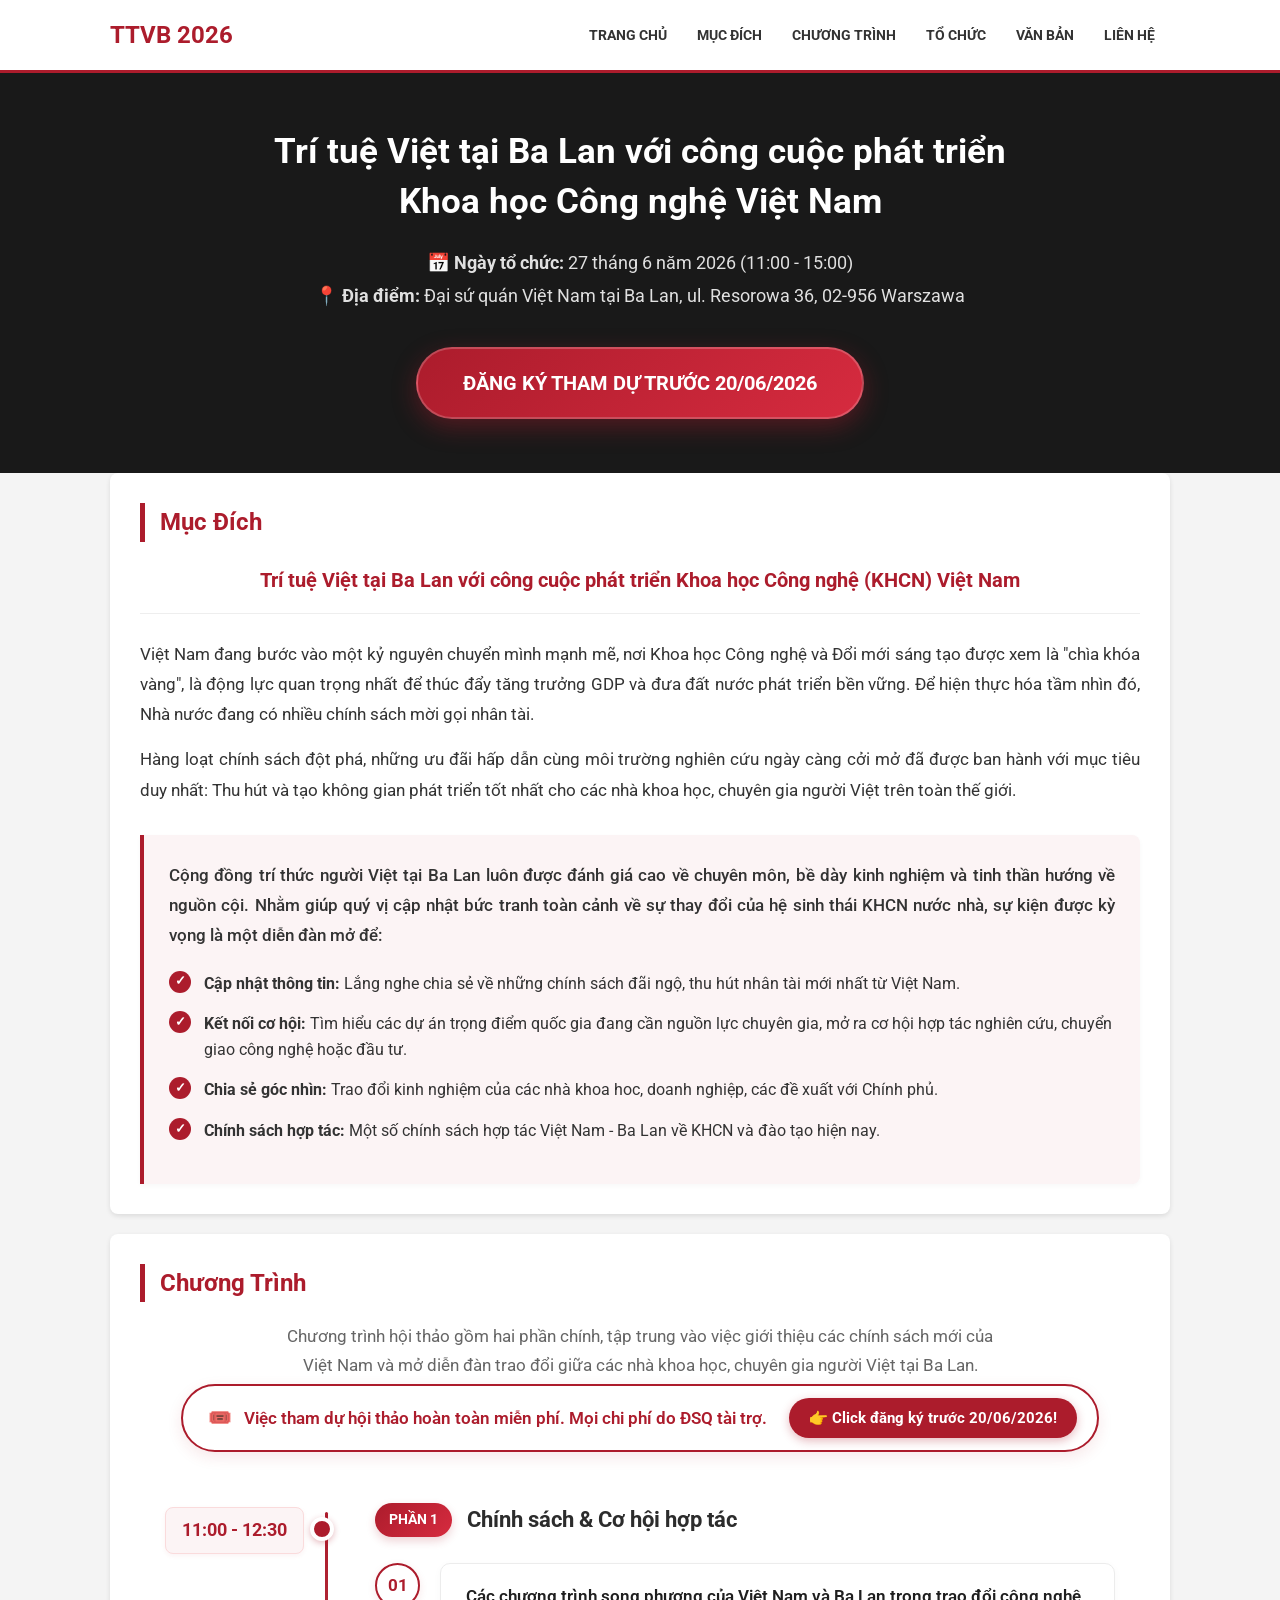
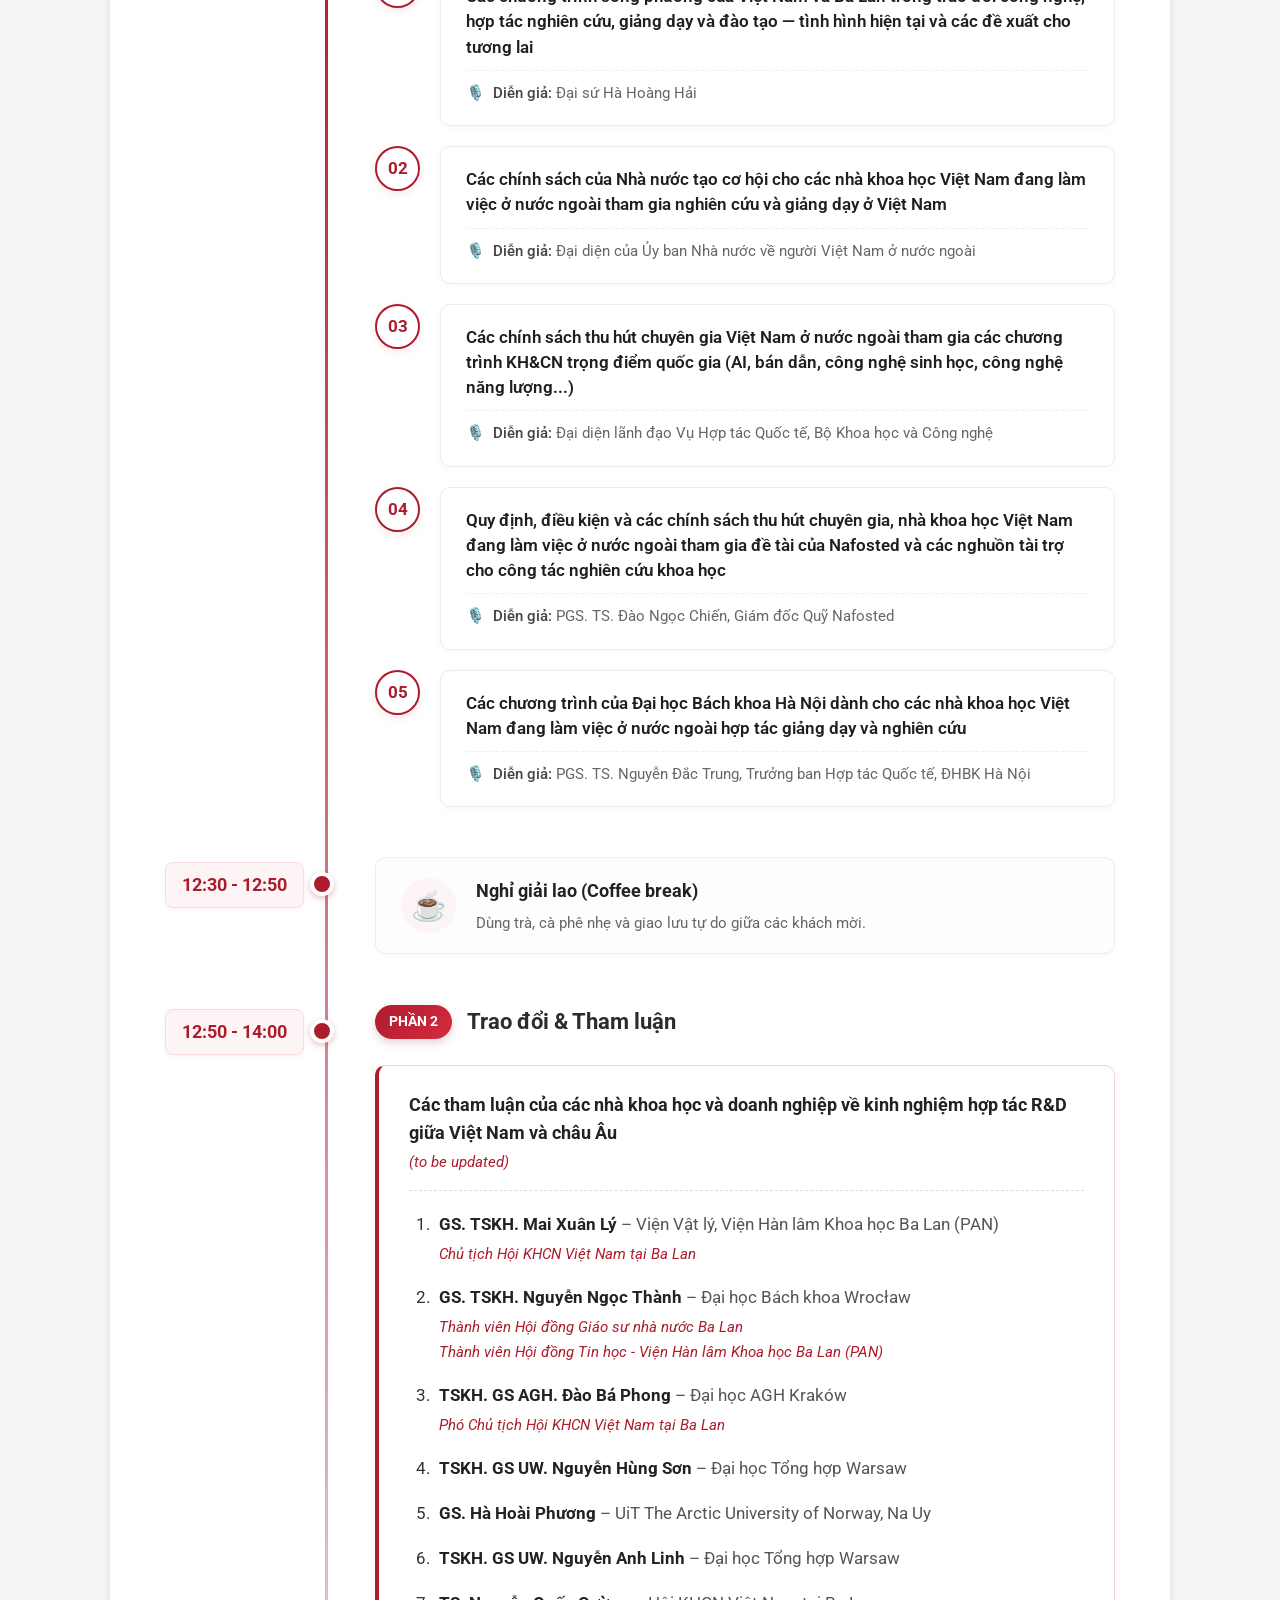
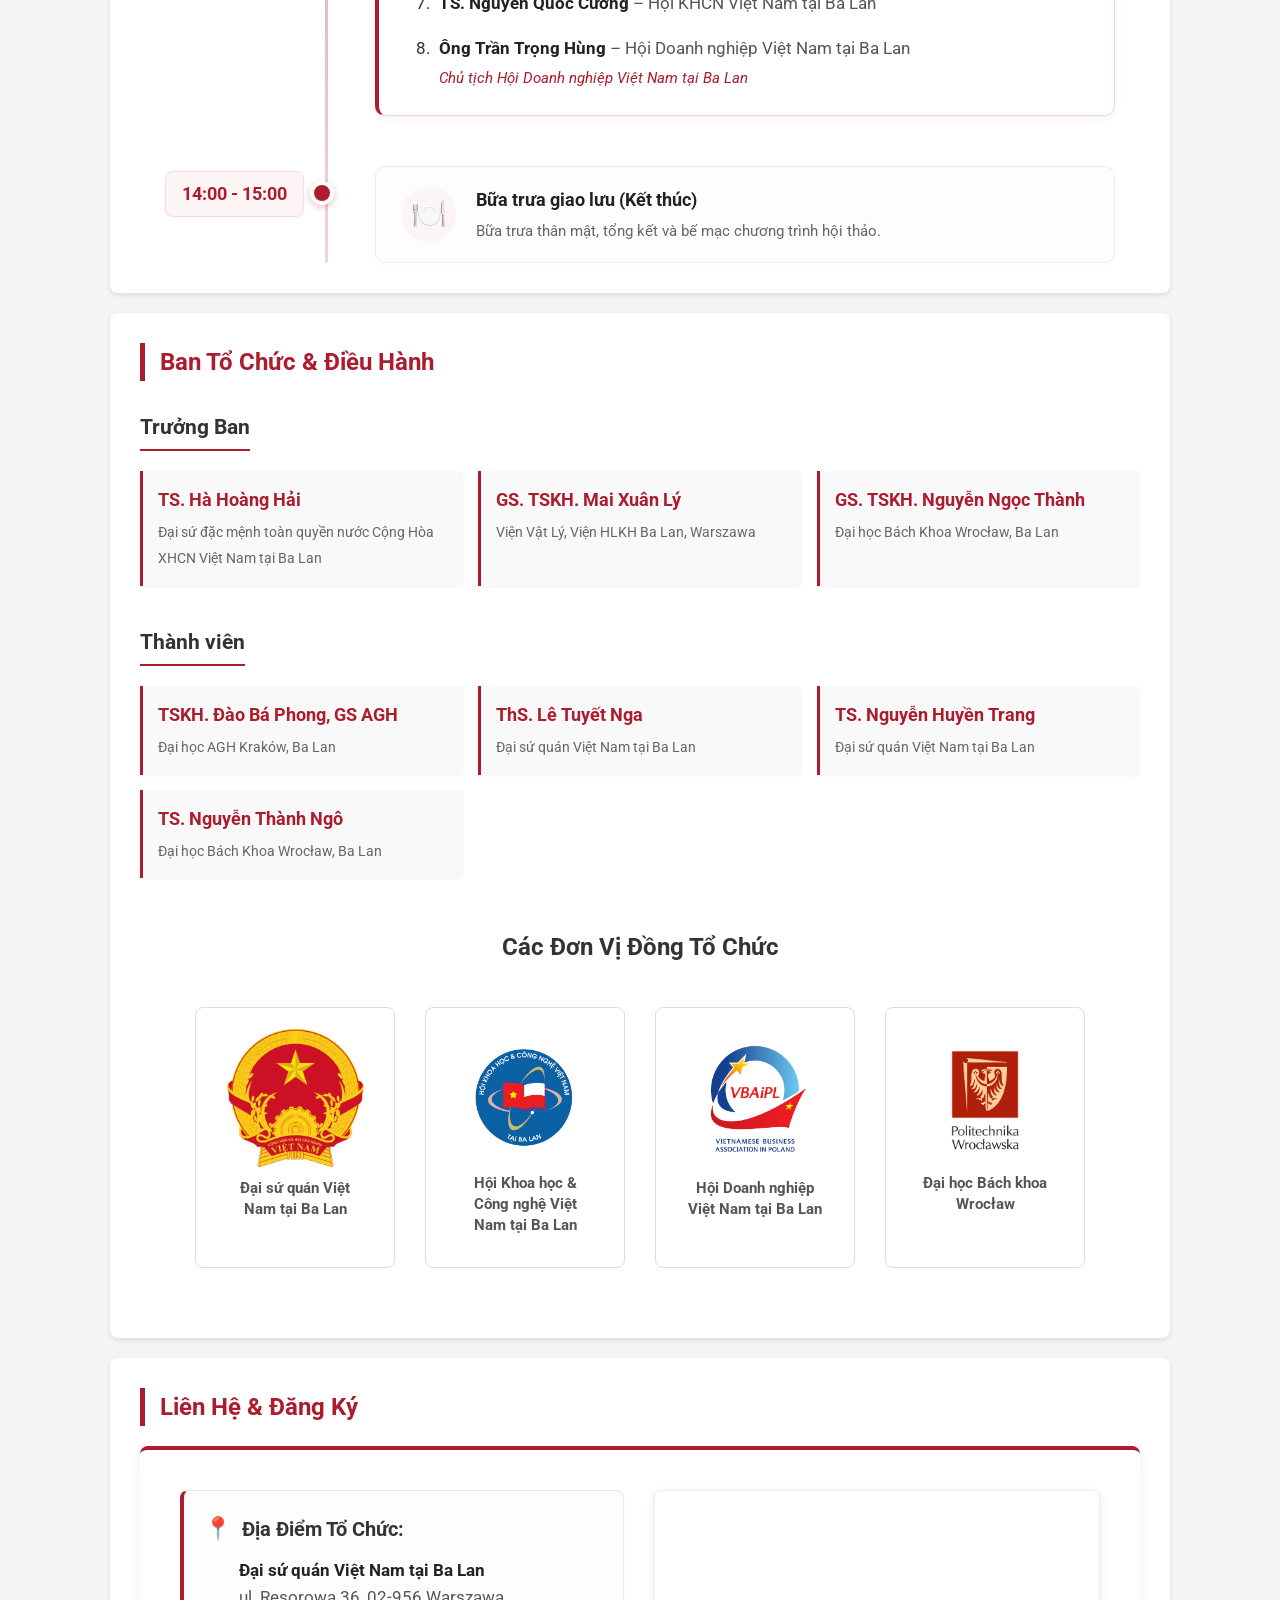
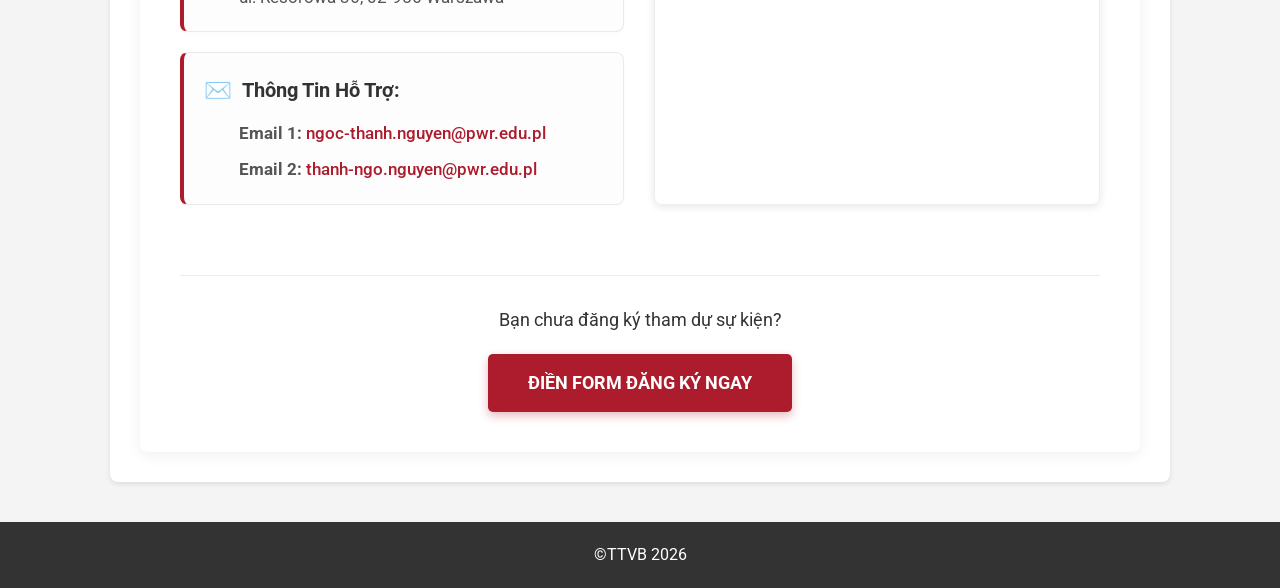
==== index.html @ 93180f6c "Add files via upload" ====
<!DOCTYPE html>
<html lang="en">

<head>
    <meta charset="UTF-8">
    <meta name="viewport" content="width=device-width, initial-scale=1.0">
    <title>TTVB 2026 - Symposium</title>
    <link rel="stylesheet" href="style.css">
    <link href="https://fonts.googleapis.com/css2?family=Roboto:wght@300;400;700&display=swap" rel="stylesheet">

    <style>
        /* Smooth scrolling for anchor links */
        html {
            scroll-behavior: smooth;
        }

        /* --- Extra Layout Styles merged from subpages --- */

        /* Speakers */
        .speaker-grid {
            display: flex;
            flex-wrap: wrap;
            gap: 20px;
            margin-top: 20px;
        }

        .speaker-card {
            background: #f9f9f9;
            border: 1px solid #ddd;
            border-radius: 8px;
            padding: 20px;
            width: calc(50% - 10px);
            box-shadow: 0 2px 4px rgba(0, 0, 0, 0.05);
        }

        .speaker-card h3 {
            color: #ac1c2c;
            margin-bottom: 5px;
        }

        .speaker-title {
            font-weight: bold;
            font-size: 0.9rem;
            color: #555;
            margin-bottom: 10px;
        }

        @media (max-width: 600px) {
            .speaker-card {
                width: 100%;
            }
        }

        /* Organizers */
        .committee-section {
            margin-bottom: 40px;
        }

        .committee-list {
            list-style: none;
            padding: 0;
            display: grid;
            grid-template-columns: repeat(auto-fit, minmax(250px, 1fr));
            gap: 15px;
        }

        .committee-list li {
            background: #f9f9f9;
            padding: 15px;
            border-left: 3px solid #ac1c2c;
            border-radius: 0 5px 5px 0;
            box-shadow: 0 1px 3px rgba(0, 0, 0, 0.05);
        }

        .member-name {
            font-weight: bold;
            color: #333;
            display: block;
        }

        .member-affiliation {
            font-size: 0.85rem;
            color: #666;
        }

        .partners-grid {
            display: flex;
            justify-content: center;
            gap: 30px;
            flex-wrap: wrap;
            margin-top: 20px;
        }

        .partner-box {
            background: #fff;
            border: 1px solid #ddd;
            padding: 30px;
            text-align: center;
            border-radius: 8px;
            width: 200px;
            font-weight: bold;
            color: #555;
        }

        /* Contact */
        .contact-container {
            display: flex;
            flex-wrap: wrap;
            gap: 40px;
            margin-top: 20px;
        }

        .contact-info,
        .contact-form {
            flex: 1;
            min-width: 300px;
        }

        .form-group {
            margin-bottom: 15px;
        }

        .form-group label {
            display: block;
            margin-bottom: 5px;
            font-weight: bold;
        }

        .form-group input,
        .form-group textarea {
            width: 100%;
            padding: 10px;
            border: 1px solid #ccc;
            border-radius: 4px;
            font-family: inherit;
        }

        .form-group textarea {
            resize: vertical;
            height: 120px;
        }

        button[type="submit"] {
            cursor: pointer;
            border: none;
            font-size: 1rem;
        }

        /* --- Photo Gallery Styles --- */
        .photo-gallery {
            display: grid;
            grid-template-columns: repeat(auto-fit, minmax(200px, 1fr));
            gap: 15px;
            margin-top: 20px;
        }

        .gallery-img {
            width: 100%;
            height: 200px;
            object-fit: cover;
            border-radius: 8px;
            cursor: pointer;
            transition: transform 0.3s ease;
        }

        .gallery-img:hover {
            transform: scale(1.03);
            box-shadow: 0 4px 10px rgba(0, 0, 0, 0.2);
        }

        /* --- Lightbox Modal Styles --- */
        .modal {
            display: none;
            position: fixed;
            z-index: 1000;
            left: 0;
            top: 0;
            width: 100%;
            height: 100%;
            background-color: rgba(0, 0, 0, 0.9);
            backdrop-filter: blur(5px);
        }

        .modal-content {
            margin: auto;
            display: block;
            max-width: 90%;
            max-height: 90vh;
            position: absolute;
            top: 50%;
            left: 50%;
            transform: translate(-50%, -50%);
            border-radius: 4px;
            box-shadow: 0 0 20px rgba(255, 255, 255, 0.1);
        }

        .close-modal {
            position: absolute;
            top: 20px;
            right: 40px;
            color: #ffffff;
            font-size: 50px;
            font-weight: bold;
            cursor: pointer;
            transition: color 0.2s;
        }

        /* --- Lightbox Navigation Arrows --- */
        .nav-arrow {
            cursor: pointer;
            position: absolute;
            top: 50%;
            width: auto;
            padding: 20px;
            margin-top: -50px;
            color: white;
            font-weight: bold;
            font-size: 40px;
            transition: 0.3s ease;
            user-select: none;
            text-decoration: none;
        }

        .prev-arrow {
            left: 20px;
            border-radius: 5px;
        }

        .next-arrow {
            right: 20px;
            border-radius: 5px;
        }

        .nav-arrow:hover {
            background-color: rgba(172, 28, 44, 0.8);
            color: white;
        }

        .close-modal:hover {
            color: #ac1c2c;
        }

        /* --- INVITATION SECTION STYLES (NEW) --- */
        .invitation-section p {
            margin-bottom: 15px;
            text-align: justify;
            line-height: 1.8;
            font-size: 1.05rem;
        }

        .invitation-section .lead-text {
            font-size: 1.25rem;
            color: #ac1c2c;
            text-align: center;
            margin-bottom: 25px;
            border-bottom: 1px solid #eee;
            padding-bottom: 15px;
        }

        .highlight-box {
            background-color: #fcf4f5;
            /* Subtle red tint */
            border-left: 4px solid #ac1c2c;
            padding: 25px;
            margin-top: 30px;
            border-radius: 0 8px 8px 0;
            box-shadow: 0 2px 5px rgba(0, 0, 0, 0.03);
        }

        .highlight-box p {
            margin-bottom: 20px;
            font-weight: 500;
        }

        .feature-list {
            list-style: none;
            padding-left: 0;
        }

        .feature-list li {
            position: relative;
            padding-left: 35px;
            margin-bottom: 15px;
            line-height: 1.6;
        }

        .feature-list li::before {
            content: "✓";
            position: absolute;
            left: 0;
            top: 0;
            color: #ffffff;
            background-color: #ac1c2c;
            width: 22px;
            height: 22px;
            border-radius: 50%;
            display: flex;
            align-items: center;
            justify-content: center;
            font-size: 0.8rem;
            font-weight: bold;
        }

        /* --- Integrated Program Schedule Styles --- */
        #program {
            position: relative;
        }

        .program-intro {
            text-align: center;
            color: #666;
            font-size: 1.05rem;
            max-width: 720px;
            margin: 0 auto 45px auto;
            line-height: 1.7;
        }

        .integrated-program {
            position: relative;
            margin-top: 50px;
            max-width: 950px;
            margin-left: auto;
            margin-right: auto;
        }

        /* --- Free Notice Badge (Clickable) --- */
        .free-notice-wrapper {
            text-align: center;
            margin-bottom: 45px;
            margin-top: -20px;
        }

        .free-notice {
            display: inline-flex;
            align-items: center;
            flex-wrap: wrap;
            justify-content: center;
            gap: 10px;
            background-color: #fcf4f5;
            color: #ac1c2c;
            padding: 10px 15px 10px 25px;
            border-radius: 50px;
            font-size: 1rem;
            font-weight: 600;
            border: 1px solid #fadbdc;
            box-shadow: 0 4px 12px rgba(172, 28, 44, 0.08);
            text-decoration: none;
            /* Bỏ gạch chân của link */
            transition: transform 0.2s ease, box-shadow 0.2s ease;
        }

        .free-notice:hover {
            transform: translateY(-3px);
            box-shadow: 0 8px 20px rgba(172, 28, 44, 0.15);
        }

        .click-cta {
            background-color: #ac1c2c;
            color: #ffffff;
            padding: 6px 16px;
            border-radius: 30px;
            font-size: 0.9rem;
            margin-left: 5px;
            box-shadow: 0 2px 6px rgba(172, 28, 44, 0.2);
            transition: background-color 0.2s ease;
        }

        .free-notice:hover .click-cta {
            background-color: #d62b3f;
            /* Sáng màu lên khi rê chuột */
        }

        /* Main vertical timeline line */
        .integrated-program::before {
            content: "";
            position: absolute;
            left: 160px;
            top: 10px;
            bottom: 0;
            width: 3px;
            background: linear-gradient(to bottom, #ac1c2c 0%, #f0d4d8 100%);
            border-radius: 3px;
        }

        .session-block {
            display: flex;
            position: relative;
            margin-bottom: 50px;
        }

        .session-block:last-child {
            margin-bottom: 0;
        }

        .session-time {
            width: 160px;
            flex-shrink: 0;
            padding-right: 40px;
            text-align: right;
            padding-top: 5px;
            position: relative;
        }

        .time-text {
            background: #fcf4f5;
            color: #ac1c2c;
            padding: 8px 16px;
            border-radius: 8px;
            font-weight: 700;
            font-size: 1.1rem;
            border: 1px solid #fadbdc;
            display: inline-block;
            box-shadow: 0 2px 5px rgba(172, 28, 44, 0.05);
            /* Thêm dòng này để chống xuống hàng */
            white-space: nowrap;
            /* Đảm bảo độ rộng đủ cho chuỗi thời gian */
            min-width: 130px;
            text-align: center;
        }

        /* Node dot on the timeline */
        .session-time::after {
            content: "";
            position: absolute;
            right: -9px;
            top: 15px;
            width: 16px;
            height: 16px;
            background: #ac1c2c;
            border: 4px solid #fff;
            border-radius: 50%;
            box-shadow: 0 2px 6px rgba(172, 28, 44, 0.3);
            z-index: 2;
        }

        .session-details {
            flex-grow: 1;
            padding-left: 50px;
        }

        /* Headers inside sessions */
        .part-header {
            display: flex;
            align-items: center;
            gap: 15px;
            margin-bottom: 25px;
        }

        .part-badge {
            background: linear-gradient(135deg, #ac1c2c 0%, #d62b3f 100%);
            color: #fff;
            padding: 6px 14px;
            border-radius: 20px;
            font-size: 0.85rem;
            font-weight: 700;
            text-transform: uppercase;
            box-shadow: 0 4px 10px rgba(172, 28, 44, 0.2);
            white-space: nowrap;
        }

        .part-title {
            color: #2c2c2c;
            font-size: 1.4rem;
            font-weight: 700;
            margin: 0;
        }

        /* Program Timeline (Inner List for Phần 1) */
        .program-timeline {
            list-style: none;
            padding: 0;
            margin: 0;
            position: relative;
        }

        .timeline-item {
            position: relative;
            padding-left: 65px;
            margin-bottom: 20px;
        }

        .timeline-item:last-child {
            margin-bottom: 0;
        }

        .timeline-marker {
            position: absolute;
            left: 0;
            top: 0;
            width: 45px;
            height: 45px;
            background: #fff;
            border: 2px solid #ac1c2c;
            border-radius: 50%;
            display: flex;
            align-items: center;
            justify-content: center;
            font-weight: 700;
            color: #ac1c2c;
            font-size: 1.05rem;
            box-shadow: 0 3px 8px rgba(172, 28, 44, 0.1);
            transition: all 0.3s ease;
        }

        .timeline-item:hover .timeline-marker {
            background: #ac1c2c;
            color: #fff;
            transform: scale(1.05);
        }

        .timeline-card {
            background: #ffffff;
            padding: 20px 25px;
            border-radius: 10px;
            border: 1px solid #ececec;
            box-shadow: 0 2px 8px rgba(0, 0, 0, 0.03);
            transition: all 0.3s ease;
        }

        .timeline-item:hover .timeline-card {
            transform: translateX(4px);
            box-shadow: 0 6px 15px rgba(0, 0, 0, 0.06);
            border-color: #f0d4d8;
        }

        .timeline-topic {
            display: block;
            color: #1f1f1f;
            font-size: 1.05rem;
            font-weight: 600;
            line-height: 1.5;
            margin-bottom: 10px;
        }

        .timeline-speaker {
            margin: 0;
            color: #666;
            font-size: 0.95rem;
            display: flex;
            align-items: center;
            gap: 8px;
            padding-top: 10px;
            border-top: 1px dashed #eee;
        }

        .timeline-speaker .speaker-name {
            font-weight: 500;
            color: #444;
        }

        /* Highlighted Box (For Phần 2) */
        .program-highlight {
            background: #fff;
            padding: 25px 30px;
            border-radius: 10px;
            border: 1px solid #f0d4d8;
            border-left: 4px solid #ac1c2c;
            box-shadow: 0 3px 10px rgba(172, 28, 44, 0.05);
        }

        .program-highlight p {
            margin: 0 0 10px 0;
            color: #222;
            font-size: 1.05rem;
            line-height: 1.6;
        }

        /* Break / Lunch Card */
        .break-card {
            background: #fdfdfd;
            border: 1px solid #f0eaeb;
            border-radius: 10px;
            padding: 18px 25px;
            display: flex;
            align-items: center;
            gap: 20px;
            box-shadow: 0 2px 5px rgba(0, 0, 0, 0.02);
        }

        .break-icon {
            font-size: 1.8rem;
            background: #fcf4f5;
            width: 55px;
            height: 55px;
            display: flex;
            align-items: center;
            justify-content: center;
            border-radius: 50%;
            color: #ac1c2c;
            flex-shrink: 0;
        }

        .break-info h4 {
            margin: 0 0 5px 0;
            font-size: 1.15rem;
            color: #222;
        }

        .break-info p {
            margin: 0;
            color: #666;
            font-size: 0.95rem;
        }

        /* Mobile responsiveness */
        @media (max-width: 768px) {
            .integrated-program::before {
                left: 25px;
            }

            .session-block {
                flex-direction: column;
                margin-bottom: 35px;
            }

            .session-time {
                width: auto;
                text-align: left;
                padding-right: 0;
                padding-left: 55px;
                padding-top: 0;
                margin-bottom: 15px;
            }

            .session-time::after {
                left: 18px;
                top: 10px;
            }

            .session-details {
                padding-left: 20px;
            }
        }
    </style>
</head>

<body>

    <nav class="navbar">
        <div class="container">
            <div class="logo">TTVB 2026</div>
            <ul class="nav-links">
                <li><a href="#">Trang Chủ</a></li>
                <li><a href="#about">Mục Đích</a></li>
                <li><a href="#program">Chương Trình</a></li>
                <li><a href="#organizers">Tổ Chức</a></li>
                <li><a href="document.html">Văn Bản</a></li>
                <li><a href="#contact">Liên Hệ</a></li>
            </ul>
        </div>
    </nav>

    <header class="hero">
        <div class="container glass-panel">
            <h1 style="font-size: 2.2rem; line-height: 1.4; margin-bottom: 20px;">Trí tuệ Việt tại Ba Lan với công cuộc
                phát triển <br>Khoa học Công nghệ Việt Nam</h1>

            <div style="margin-bottom: 35px; font-size: 1.15rem; color: #e0e0e0; line-height: 1.8;">
                <p>📅 <b>Ngày tổ chức:</b> 27 tháng 6 năm 2026 (11:00 - 15:00)</p>
                <p>📍 <b>Địa điểm:</b> Đại sứ quán Việt Nam tại Ba Lan, ul. Resorowa 36, 02-956 Warszawa</p>
            </div>

            <a href="#contact" class="btn pulse-btn"
                style="display: inline-block; background: linear-gradient(135deg, #ac1c2c, #d62b3f); color: white; padding: 18px 45px; border-radius: 50px; font-size: 1.25rem; font-weight: bold; text-transform: uppercase; text-decoration: none; box-shadow: 0 8px 25px rgba(172, 28, 44, 0.4); transition: all 0.3s ease; border: 2px solid rgba(255,255,255,0.2);">
                Đăng Ký Tham Dự Trước 20/06/2026
            </a>
        </div>
    </header>

    <main class="container">

        <section id="about" class="section invitation-section">
            <h2>Mục Đích</h2>

            <p class="lead-text"><strong>Trí tuệ Việt tại Ba Lan với công cuộc phát triển Khoa học Công nghệ (KHCN) Việt
                    Nam</strong></p>

            <p>Việt Nam đang bước vào một kỷ nguyên chuyển mình mạnh mẽ, nơi Khoa học Công nghệ và Đổi mới sáng tạo được
                xem là "chìa khóa vàng", là động lực quan trọng nhất để thúc đẩy tăng trưởng GDP và đưa đất nước phát
                triển bền vững. Để hiện thực hóa tầm nhìn đó, Nhà nước đang có nhiều chính sách mời gọi nhân tài.</p>

            <p>Hàng loạt chính sách đột phá, những ưu đãi hấp dẫn cùng môi trường nghiên cứu ngày càng cởi mở đã được
                ban hành với mục tiêu duy nhất: Thu hút và tạo không gian phát triển tốt nhất cho các nhà khoa học,
                chuyên gia người Việt trên toàn thế giới.</p>

            <div class="highlight-box">
                <p>Cộng đồng trí thức người Việt tại Ba Lan luôn được đánh giá cao về chuyên môn, bề dày kinh nghiệm và
                    tinh thần hướng về nguồn cội. Nhằm giúp quý vị cập nhật bức tranh toàn cảnh về sự thay đổi của hệ
                    sinh thái KHCN nước nhà, sự kiện được kỳ vọng là một diễn đàn mở để:</p>

                <ul class="feature-list">
                    <li><strong>Cập nhật thông tin:</strong> Lắng nghe chia sẻ về những chính sách đãi ngộ, thu hút nhân
                        tài mới nhất từ Việt Nam.</li>
                    <li><strong>Kết nối cơ hội:</strong> Tìm hiểu các dự án trọng điểm quốc gia đang cần nguồn lực
                        chuyên gia, mở ra cơ hội hợp tác nghiên cứu, chuyển giao công nghệ hoặc đầu tư.</li>
                    <li><strong>Chia sẻ góc nhìn:</strong> Trao đổi kinh nghiệm của các nhà khoa hoc, doanh nghiệp, các
                        đề xuất với Chính phủ.</li>
                    <li><strong>Chính sách hợp tác:</strong> Một số chính sách hợp tác Việt Nam - Ba Lan về KHCN và đào
                        tạo hiện nay.</li>
                </ul>
            </div>
        </section>

        <section id="program" class="section">
            <h2>Chương Trình</h2>

            <p class="program-intro" style="margin-bottom: 25px;">
                Chương trình hội thảo gồm hai phần chính, tập trung vào việc giới thiệu
                các chính sách mới của Việt Nam và mở diễn đàn trao đổi giữa các nhà khoa học,
                chuyên gia người Việt tại Ba Lan.
            </p>

            <div class="free-notice-wrapper">
    <a href="https://docs.google.com/forms/d/e/1FAIpQLSdq7zv__VwEsxGgoBQY8EOfeKoRWkLf_nn9k9Pm5etBAqJqLw/viewform?usp=sharing"
        target="_blank" class="free-notice" 
        style="display: inline-flex; align-items: center; justify-content: center; gap: 12px; background: #ffffff; color: #ac1c2c; padding: 12px 20px 12px 25px; border-radius: 50px; font-size: 1.05rem; font-weight: 600; border: 2px solid #ac1c2c; box-shadow: 0 5px 15px rgba(172, 28, 44, 0.1); text-decoration: none; transition: transform 0.2s ease, box-shadow 0.2s ease;">
        
        <span style="font-size: 1.2rem;">🎟️</span> 
        <span>Việc tham dự hội thảo hoàn toàn miễn phí. Mọi chi phí do ĐSQ tài trợ.</span>
        
        <span class="click-cta" style="background-color: #ac1c2c; color: #ffffff; padding: 8px 20px; border-radius: 30px; font-size: 0.95rem; font-weight: bold; margin-left: 10px; box-shadow: 0 3px 10px rgba(172, 28, 44, 0.3); white-space: nowrap; animation: pulse 2s infinite;">
            👉 Click đăng ký trước 20/06/2026!
        </span>
    </a>
</div>

            <div class="integrated-program">

                <div class="session-block">
                    <div class="session-time">
                        <span class="time-text">11:00 - 12:30</span>
                    </div>
                    <div class="session-details">
                        <div class="part-header">
                            <span class="part-badge">Phần 1</span>
                            <h3 class="part-title">Chính sách & Cơ hội hợp tác</h3>
                        </div>

                        <ul class="program-timeline">
                            <li class="timeline-item">
                                <div class="timeline-marker">01</div>
                                <div class="timeline-card">
                                    <span class="timeline-topic">
                                        Các chương trình song phương của Việt Nam và Ba Lan trong trao đổi công nghệ,
                                        hợp tác nghiên cứu, giảng dạy và đào tạo — tình hình hiện tại và các đề xuất cho
                                        tương lai
                                    </span>
                                    <p class="timeline-speaker">
                                        <span class="speaker-icon">🎙️</span>
                                        <span><span class="speaker-name">Diễn giả:</span> Đại sứ Hà Hoàng Hải</span>
                                    </p>
                                </div>
                            </li>

                            <li class="timeline-item">
                                <div class="timeline-marker">02</div>
                                <div class="timeline-card">
                                    <span class="timeline-topic">
                                        Các chính sách của Nhà nước tạo cơ hội cho các nhà khoa học Việt Nam đang làm
                                        việc ở nước ngoài tham gia nghiên cứu và giảng dạy ở Việt Nam
                                    </span>
                                    <p class="timeline-speaker">
                                        <span class="speaker-icon">🎙️</span>
                                        <span><span class="speaker-name">Diễn giả:</span> Đại diện của Ủy ban Nhà nước
                                            về người Việt Nam ở nước ngoài</span>
                                    </p>
                                </div>
                            </li>

                            <li class="timeline-item">
                                <div class="timeline-marker">03</div>
                                <div class="timeline-card">
                                    <span class="timeline-topic">
                                        Các chính sách thu hút chuyên gia Việt Nam ở nước ngoài tham gia các chương
                                        trình KH&CN trọng điểm quốc gia (AI, bán dẫn, công nghệ sinh học, công nghệ năng
                                        lượng...)
                                    </span>
                                    <p class="timeline-speaker">
                                        <span class="speaker-icon">🎙️</span>
                                        <span><span class="speaker-name">Diễn giả:</span> Đại diện lãnh đạo Vụ Hợp tác
                                            Quốc tế, Bộ Khoa học và Công nghệ</span>
                                    </p>
                                </div>
                            </li>

                            <li class="timeline-item">
                                <div class="timeline-marker">04</div>
                                <div class="timeline-card">
                                    <span class="timeline-topic">
                                        Quy định, điều kiện và các chính sách thu hút chuyên gia, nhà khoa học Việt Nam
                                        đang làm việc ở nước ngoài
                                        tham gia đề tài của Nafosted và các nghuồn tài trợ cho công tác nghiên cứu khoa
                                        học
                                    </span>
                                    <p class="timeline-speaker">
                                        <span class="speaker-icon">🎙️</span>
                                        <span><span class="speaker-name">Diễn giả:</span> PGS. TS. Đào Ngọc Chiến, Giám
                                            đốc Quỹ Nafosted</span>
                                    </p>
                                </div>
                            </li>

                            <li class="timeline-item">
                                <div class="timeline-marker">05</div>
                                <div class="timeline-card">
                                    <span class="timeline-topic">
                                        Các chương trình của Đại học Bách khoa Hà Nội dành cho các nhà khoa học Việt Nam
                                        đang làm việc ở nước ngoài hợp tác giảng dạy và nghiên cứu
                                    </span>
                                    <p class="timeline-speaker">
                                        <span class="speaker-icon">🎙️</span>
                                        <span><span class="speaker-name">Diễn giả:</span> PGS. TS. Nguyễn Đắc Trung,
                                            Trưởng ban Hợp tác Quốc tế, ĐHBK Hà Nội</span>
                                    </p>
                                </div>
                            </li>
                        </ul>
                    </div>
                </div>

                <div class="session-block">
                    <div class="session-time">
                        <span class="time-text">12:30 - 12:50</span>
                    </div>
                    <div class="session-details">
                        <div class="break-card">
                            <div class="break-icon">☕</div>
                            <div class="break-info">
                                <h4>Nghỉ giải lao (Coffee break)</h4>
                                <p>Dùng trà, cà phê nhẹ và giao lưu tự do giữa các khách mời.</p>
                            </div>
                        </div>
                    </div>
                </div>

                <div class="session-block">
                    <div class="session-time">
                        <span class="time-text">12:50 - 14:00</span>
                    </div>
                    <div class="session-details">
                        <div class="part-header">
                            <span class="part-badge">Phần 2</span>
                            <h3 class="part-title">Trao đổi & Tham luận</h3>
                        </div>

                        <div class="program-highlight">
                            <p
                                style="margin-bottom: 20px; font-size: 1.1rem; border-bottom: 1px dashed #f0d4d8; padding-bottom: 15px;">
                                <strong>Các tham luận của các nhà khoa học và doanh nghiệp về kinh nghiệm hợp tác R&D
                                    giữa Việt Nam và châu Âu</strong>
                                <br>
                                <span style="font-size: 0.95rem; color: #ac1c2c; font-style: italic;">(to be
                                    updated)</span>
                            </p>

                            <ol
                                style="padding-left: 25px; margin: 0; line-height: 1.6; color: #333; font-size: 1.05rem;">

                                <li style="margin-bottom: 18px; padding-left: 5px;">
                                    <strong style="color: #222;">GS. TSKH. Mai Xuân Lý</strong> <span
                                        style="color: #555;">– Viện Vật lý, Viện Hàn lâm Khoa học Ba Lan (PAN)</span>
                                    <div style="font-size: 0.95rem; color: #ac1c2c; margin-top: 4px;">
                                        <em>Chủ tịch Hội KHCN Việt Nam tại Ba Lan</em>
                                    </div>
                                </li>

                                <li style="margin-bottom: 18px; padding-left: 5px;">
                                    <strong style="color: #222;">GS. TSKH. Nguyễn Ngọc Thành</strong> <span
                                        style="color: #555;">– Đại học Bách khoa Wrocław</span>
                                    <div style="font-size: 0.95rem; color: #ac1c2c; margin-top: 4px;">
                                        <em>Thành viên Hội đồng Giáo sư nhà nước Ba Lan</em><br>
                                        <em>Thành viên Hội đồng Tin học - Viện Hàn lâm Khoa học Ba Lan (PAN)</em>
                                    </div>
                                </li>

                                <li style="margin-bottom: 18px; padding-left: 5px;">
                                    <strong style="color: #222;">TSKH. GS AGH. Đào Bá Phong</strong> <span
                                        style="color: #555;">– Đại học AGH Kraków</span>
                                    <div style="font-size: 0.95rem; color: #ac1c2c; margin-top: 4px;">
                                        <em>Phó Chủ tịch Hội KHCN Việt Nam tại Ba Lan</em>
                                    </div>
                                </li>

                                <li style="margin-bottom: 18px; padding-left: 5px;">
                                    <strong style="color: #222;">TSKH. GS UW. Nguyễn Hùng Sơn</strong> <span
                                        style="color: #555;">– Đại học Tổng hợp Warsaw</span>
                                </li>

                                <li style="margin-bottom: 18px; padding-left: 5px;">
                                    <strong style="color: #222;">GS. Hà Hoài Phương</strong> <span
                                        style="color: #555;">– UiT The Arctic University of Norway, Na Uy</span>
                                </li>

                                <li style="margin-bottom: 18px; padding-left: 5px;">
                                    <strong style="color: #222;">TSKH. GS UW. Nguyễn Anh Linh</strong> <span
                                        style="color: #555;">– Đại học Tổng hợp Warsaw</span>
                                </li>

                                <li style="margin-bottom: 18px; padding-left: 5px;">
                                    <strong style="color: #222;">TS. Nguyễn Quốc Cường</strong> <span
                                        style="color: #555;">– Hội KHCN Việt Nam tại Ba Lan</span>
                                </li>

                                <li style="margin-bottom: 0; padding-left: 5px;">
                                    <strong style="color: #222;">Ông Trần Trọng Hùng</strong> <span
                                        style="color: #555;">– Hội Doanh nghiệp Việt Nam tại Ba Lan</span>
                                    <div style="font-size: 0.95rem; color: #ac1c2c; margin-top: 4px;">
                                        <em>Chủ tịch Hội Doanh nghiệp Việt Nam tại Ba Lan</em>
                                    </div>
                                </li>

                            </ol>
                        </div>
                    </div>
                </div>

                <div class="session-block">
                    <div class="session-time">
                        <span class="time-text">14:00 - 15:00</span>
                    </div>
                    <div class="session-details">
                        <div class="break-card">
                            <div class="break-icon">🍽️</div>
                            <div class="break-info">
                                <h4>Bữa trưa giao lưu (Kết thúc)</h4>
                                <p>Bữa trưa thân mật, tổng kết và bế mạc chương trình hội thảo.</p>
                            </div>
                        </div>
                    </div>
                </div>

            </div>
        </section>

        <section id="organizers" class="section">
            <h2>Ban Tổ Chức & Điều Hành</h2>

            <div class="committee-section" style="margin-top: 30px;">
                <h3
                    style="color: #333; border-bottom: 2px solid #ac1c2c; display: inline-block; padding-bottom: 5px; margin-bottom: 20px; font-size: 1.3rem;">
                    Trưởng Ban</h3>
                <ul class="committee-list">
                    <li><span class="member-name" style="color: #ac1c2c; font-size: 1.1rem; margin-bottom: 5px;">TS. Hà
                            Hoàng Hải</span><span class="member-affiliation">Đại sứ đặc mệnh toàn quyền nước Cộng Hòa
                            XHCN Việt Nam tại Ba Lan</span></li>
                    <li><span class="member-name" style="color: #ac1c2c; font-size: 1.1rem; margin-bottom: 5px;">GS.
                            TSKH. Mai Xuân Lý</span><span class="member-affiliation">Viện Vật Lý, Viện HLKH Ba Lan,
                            Warszawa</span></li>
                    <li><span class="member-name" style="color: #ac1c2c; font-size: 1.1rem; margin-bottom: 5px;">GS.
                            TSKH. Nguyễn Ngọc Thành</span><span class="member-affiliation">Đại học Bách Khoa Wrocław, Ba
                            Lan</span></li>
                </ul>
            </div>

            <div class="committee-section">
                <h3
                    style="color: #333; border-bottom: 2px solid #ac1c2c; display: inline-block; padding-bottom: 5px; margin-bottom: 20px; font-size: 1.3rem;">
                    Thành viên</h3>
                <ul class="committee-list">
                    <li><span class="member-name" style="color: #ac1c2c; font-size: 1.1rem; margin-bottom: 5px;">TSKH.
                            Đào Bá Phong, GS AGH</span><span class="member-affiliation">Đại học AGH Kraków, Ba
                            Lan</span></li>
                    <li><span class="member-name" style="color: #ac1c2c; font-size: 1.1rem; margin-bottom: 5px;">ThS. Lê
                            Tuyết Nga</span><span class="member-affiliation">Đại sứ quán Việt Nam tại Ba Lan</span></li>
                    <li><span class="member-name" style="color: #ac1c2c; font-size: 1.1rem; margin-bottom: 5px;">TS.
                            Nguyễn Huyền Trang</span><span class="member-affiliation">Đại sứ quán Việt Nam tại Ba
                            Lan</span></li>
                    <li><span class="member-name" style="color: #ac1c2c; font-size: 1.1rem; margin-bottom: 5px;">TS.
                            Nguyễn Thành Ngô</span><span class="member-affiliation">Đại học Bách Khoa Wrocław, Ba
                            Lan</span></li>
                </ul>
            </div>

            <div class="committee-section" style="margin-top: 50px;">
                <h3 style="text-align: center; font-size: 1.5rem; margin-bottom: 40px; border-left: none; color: #333;">
                    Các Đơn Vị Đồng Tổ Chức</h3>
                <div class="partners-grid" style="align-items: stretch;">

                    <!-- Đối tác 1 -->
                    <div class="partner-box"
                        style="display: flex; flex-direction: column; justify-content: flex-start; box-sizing: border-box;">
                        <a href="https://vietnam.pl" target="_blank"
                            style="text-decoration: none; color: inherit; display: flex; flex-direction: column; height: 100%;">
                            <div
                                style="height: 120px; display: flex; align-items: center; justify-content: center; margin-bottom: 15px;">
                                <img src="QuocHuy_400px.webp" alt="Đại sứ quán Việt Nam tại Ba Lan"
                                    style="max-height: 120px; max-width: 100%; width: auto; object-fit: contain; transform: scale(1.15);">
                            </div>
                            <div style="font-size: 0.95rem; line-height: 1.4; padding-top: 5px;">Đại sứ quán Việt Nam tại Ba Lan</div>
                        </a>
                    </div>

                    <!-- Đối tác 2 -->
                    <div class="partner-box"
                        style="display: flex; flex-direction: column; justify-content: flex-start; box-sizing: border-box;">
                        <div
                            style="height: 120px; display: flex; align-items: center; justify-content: center; margin-bottom: 15px;">
                            <img src="Hoi_KHCN_VN_BL.jpg" alt="Hội Khoa Học & Công Nghệ Việt Nam tại Ba Lan"
                                style="max-height: 100px; width: auto; object-fit: contain; border-radius: 50%;">
                        </div>
                        <div style="font-size: 0.95rem; line-height: 1.4;">Hội Khoa học & Công nghệ Việt Nam tại Ba Lan
                        </div>
                    </div>

                   <!-- Đối tác 3 -->
                    <div class="partner-box"
                        style="display: flex; flex-direction: column; justify-content: flex-start; box-sizing: border-box;">
                        <div
                            style="height: 120px; display: flex; align-items: center; justify-content: center; margin-bottom: 15px;">
                            <img src="logo VBAiPL.jpg" alt="Hội Doanh nghiệp Việt Nam tại Ba Lan"
                                style="max-height: 120px; max-width: 100%; width: auto; object-fit: contain; transform: scale(1.1);">
                        </div>
                        <div style="font-size: 0.95rem; line-height: 1.4; padding-top: 5px;">Hội Doanh nghiệp Việt Nam tại Ba Lan</div>
                    </div>

                    <!-- Đối tác 4 -->
                    <div class="partner-box"
                        style="display: flex; flex-direction: column; justify-content: flex-start; box-sizing: border-box;">
                        <a href="https://www.pwr.edu.pl" target="_blank"
                            style="text-decoration: none; color: inherit; display: flex; flex-direction: column; height: 100%;">
                            <div
                                style="height: 120px; display: flex; align-items: center; justify-content: center; margin-bottom: 15px;">
                                <img src="logo-PWr.png" alt="Đại học Bách Khoa Wrocław"
                                    style="max-height: 120px; width: auto; object-fit: contain;">
                            </div>
                            <div style="font-size: 0.95rem; line-height: 1.4;">Đại học Bách khoa Wrocław</div>
                        </a>
                    </div>

                </div>
            </div>
        </section>

        <div id="photoModal" class="modal">
            <span class="close-modal" onclick="closeModal()">&times;</span>

            <span class="nav-arrow prev-arrow" onclick="changePhoto(-1)">&#10094;</span>
            <span class="nav-arrow next-arrow" onclick="changePhoto(1)">&#10095;</span>

            <img class="modal-content" id="zoomedImg">
        </div>

        <section id="contact" class="section">
            <h2>Liên Hệ & Đăng Ký</h2>

            <div class="contact-container"
                style="background: #fff; border-radius: 8px; box-shadow: 0 4px 15px rgba(0,0,0,0.06); padding: 40px; margin-top: 20px; border-top: 4px solid #ac1c2c; display: flex; flex-direction: column; align-items: center;">

                <div
                    style="display: flex; flex-wrap: wrap; width: 100%; gap: 30px; justify-content: space-between; margin-bottom: 30px;">

                    <div style="flex: 1; min-width: 300px;">

                        <div
                            style="background: #fdfdfd; border: 1px solid #eaeaea; border-left: 4px solid #ac1c2c; padding: 20px; border-radius: 8px; margin-bottom: 20px; box-shadow: 0 2px 4px rgba(0,0,0,0.02); transition: transform 0.2s;">
                            <h3
                                style="color: #333; margin-top: 0; margin-bottom: 10px; font-size: 1.25rem; display: flex; align-items: center; gap: 10px;">
                                <span style="font-size: 1.4rem;">📍</span> Địa Điểm Tổ Chức:
                            </h3>
                            <div style="color: #555; font-size: 1.05rem; line-height: 1.6; padding-left: 35px;">
                                <strong style="color: #222;">Đại sứ quán Việt Nam tại Ba Lan</strong><br>
                                ul. Resorowa 36, 02-956 Warszawa
                            </div>
                        </div>

                        <div
                            style="background: #fdfdfd; border: 1px solid #eaeaea; border-left: 4px solid #ac1c2c; padding: 20px; border-radius: 8px; box-shadow: 0 2px 4px rgba(0,0,0,0.02); transition: transform 0.2s;">
                            <h3
                                style="color: #333; margin-top: 0; margin-bottom: 10px; font-size: 1.25rem; display: flex; align-items: center; gap: 10px;">
                                <span style="font-size: 1.4rem;">✉️</span> Thông Tin Hỗ Trợ:
                            </h3>
                            <div style="color: #555; font-size: 1.05rem; line-height: 1.8; padding-left: 35px;">
                                <p style="margin: 0;">
                                    <strong>Email 1:</strong>
                                    <a href="mailto:ngoc-thanh.nguyen@pwr.edu.pl"
                                        style="color: #ac1c2c; text-decoration: none; font-weight: 500;">ngoc-thanh.nguyen@pwr.edu.pl</a>
                                </p>
                                <p style="margin: 0; margin-top: 5px;">
                                    <strong>Email 2:</strong>
                                    <a href="mailto:thanh-ngo.nguyen@pwr.edu.pl"
                                        style="color: #ac1c2c; text-decoration: none; font-weight: 500;">thanh-ngo.nguyen@pwr.edu.pl</a>
                                </p>
                            </div>
                        </div>

                    </div>

                    <div
                        style="flex: 1; min-width: 300px; border-radius: 8px; overflow: hidden; box-shadow: 0 2px 8px rgba(0,0,0,0.1); border: 1px solid #eee; display: flex;">
                        <iframe
                            src="https://maps.google.com/maps?q=ul.%20Resorowa%2036,%2002-956%20Warszawa&t=&z=15&ie=UTF8&iwloc=&output=embed"
                            width="100%" height="100%" style="border:0; min-height: 250px;" allowfullscreen=""
                            loading="lazy" referrerpolicy="no-referrer-when-downgrade">
                        </iframe>
                    </div>

                </div>

                <div style="width: 100%; text-align: center; border-top: 1px solid #eee; padding-top: 30px;">
                    <h3 style="color: #333; margin-bottom: 20px; font-size: 1.1rem; font-weight: normal;">Bạn chưa đăng
                        ký tham dự sự kiện?</h3>
                    <a href="https://docs.google.com/forms/d/e/1FAIpQLSdq7zv__VwEsxGgoBQY8EOfeKoRWkLf_nn9k9Pm5etBAqJqLw/viewform?usp=sharing&ouid=104047039537303947098"
                        target="_blank" class="btn"
                        style="display: inline-block; background-color: #ac1c2c; color: #ffffff; padding: 15px 40px; border-radius: 5px; font-weight: bold; font-size: 1.1rem; text-decoration: none; box-shadow: 0 4px 10px rgba(172, 28, 44, 0.3); text-transform: uppercase; transition: transform 0.2s;">
                        Điền Form Đăng Ký Ngay
                    </a>
                </div>

            </div>
        </section>
    </main>

    <footer>
        <p>&copy;TTVB 2026</p>
    </footer>
    <script>
        let currentPhotoIndex = 0;
        let photoArray = [];

        window.onload = function () {
            const images = document.querySelectorAll('.gallery-img');
            images.forEach((img, index) => {
                photoArray.push(img.src);
                img.onclick = function () { openModal(index); }
            });
        };

        function openModal(index) {
            currentPhotoIndex = index;
            document.getElementById('photoModal').style.display = "block";
            document.getElementById('zoomedImg').src = photoArray[currentPhotoIndex];
        }

        function changePhoto(step) {
            currentPhotoIndex += step;
            if (currentPhotoIndex >= photoArray.length) {
                currentPhotoIndex = 0;
            } else if (currentPhotoIndex < 0) {
                currentPhotoIndex = photoArray.length - 1;
            }
            document.getElementById('zoomedImg').src = photoArray[currentPhotoIndex];
        }

        function closeModal() {
            document.getElementById('photoModal').style.display = "none";
        }

        window.onclick = function (event) {
            let modal = document.getElementById('photoModal');
            if (event.target == modal) {
                closeModal();
            }
        }
    </script>
</body>

</html>
---- style.css ----
/* General Reset */
* {
    margin: 0;
    padding: 0;
    box-sizing: border-box;
}

body {
    font-family: 'Roboto', sans-serif;
    line-height: 1.6;
    color: #333;
    background-color: #f4f4f4;
}

.container {
    max-width: 1100px;
    margin: auto;
    padding: 0 20px;
}

/* Navbar */
.navbar {
    background: #ffffff;
    border-bottom: 3px solid #ac1c2c; /* PWr Corporate Red */
    padding: 1rem 0;
    position: sticky;
    top: 0;
    z-index: 100;
}

.navbar .container {
    display: flex;
    justify-content: space-between;
    align-items: center;
}

.logo {
    font-size: 1.5rem;
    font-weight: bold;
    color: #ac1c2c;
}

.nav-links {
    display: flex;
    list-style: none;
}

.nav-links li a {
    text-decoration: none;
    color: #333;
    font-weight: 700;
    padding: 0 15px;
    text-transform: uppercase;
    font-size: 0.9rem;
}

.nav-links li a:hover {
    color: #ac1c2c;
}

/* Hero Section */
.hero {
    background: #333 url('https://images.unsplash.com/photo-1518770660439-4636190af475?ixlib=rb-1.2.1&auto=format&fit=crop&w=1350&q=80') no-repeat center center/cover;
    height: 400px;
    color: white;
    display: flex;
    flex-direction: column;
    justify-content: center;
    text-align: center;
    position: relative;
}

.hero::after {
    content: '';
    position: absolute;
    top: 0; left: 0; width: 100%; height: 100%;
    background: rgba(0, 0, 0, 0.5);
}

.hero .container {
    position: relative;
    z-index: 1;
}

.hero h1 { font-size: 2.5rem; margin-bottom: 1rem; }
.event-details { font-size: 1.2rem; margin-bottom: 2rem; }

.btn {
    background: #ac1c2c;
    color: white;
    padding: 10px 25px;
    text-decoration: none;
    border-radius: 5px;
}

/* Content Sections */
.section { padding: 40px 0; background: white; margin-bottom: 20px; padding: 30px; border-radius: 8px; box-shadow: 0 2px 5px rgba(0,0,0,0.1); }
h2 { border-left: 5px solid #ac1c2c; padding-left: 15px; margin-bottom: 20px; color: #ac1c2c; }

/* Table */
table { width: 100%; border-collapse: collapse; margin-top: 10px; }
th, td { text-align: left; padding: 12px; border-bottom: 1px solid #ddd; }
th { background: #f8f8f8; }

/* Sponsors */
.sponsor-grid { display: flex; justify-content: space-around; gap: 20px; flex-wrap: wrap; }
.sponsor-placeholder { background: #eee; padding: 20px; width: 150px; text-align: center; border: 1px dashed #ccc; }

footer { text-align: center; padding: 20px; background: #333; color: white; margin-top: 40px; }
footer a { color: #ac1c2c; }
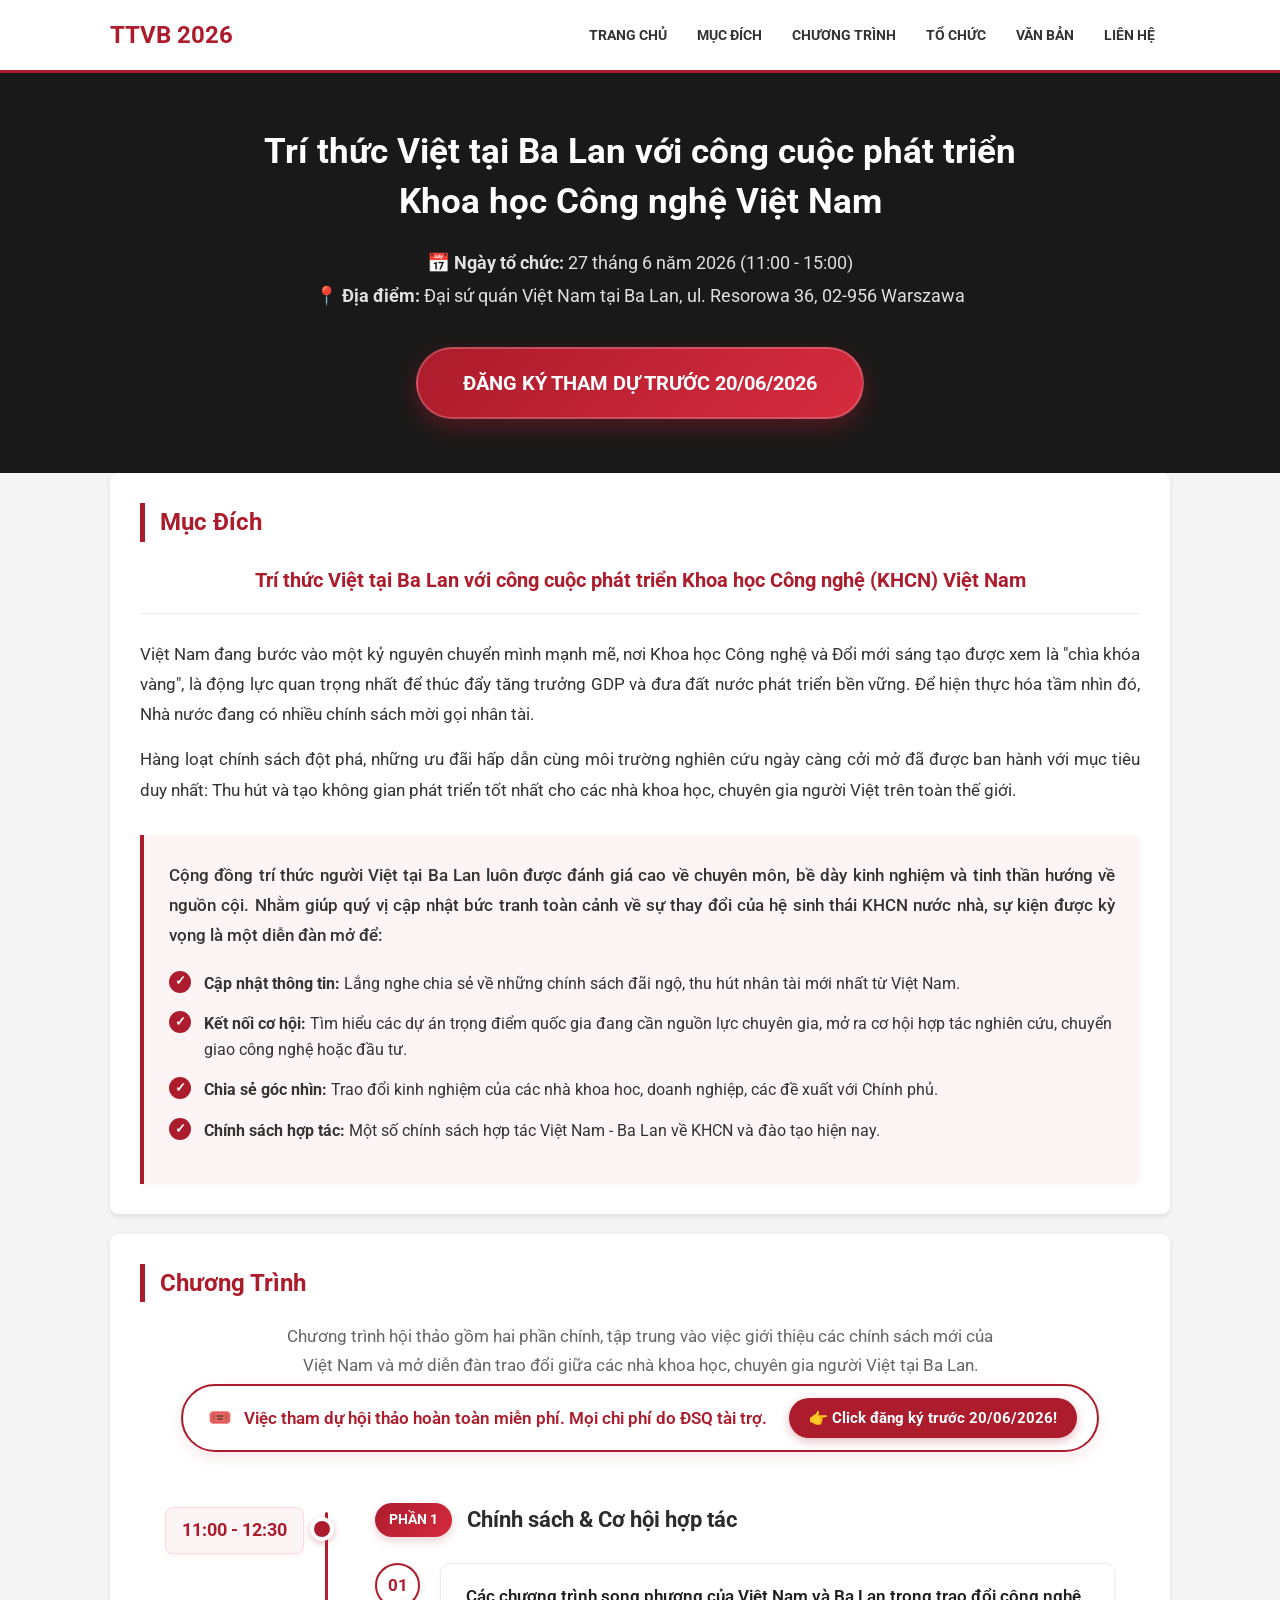
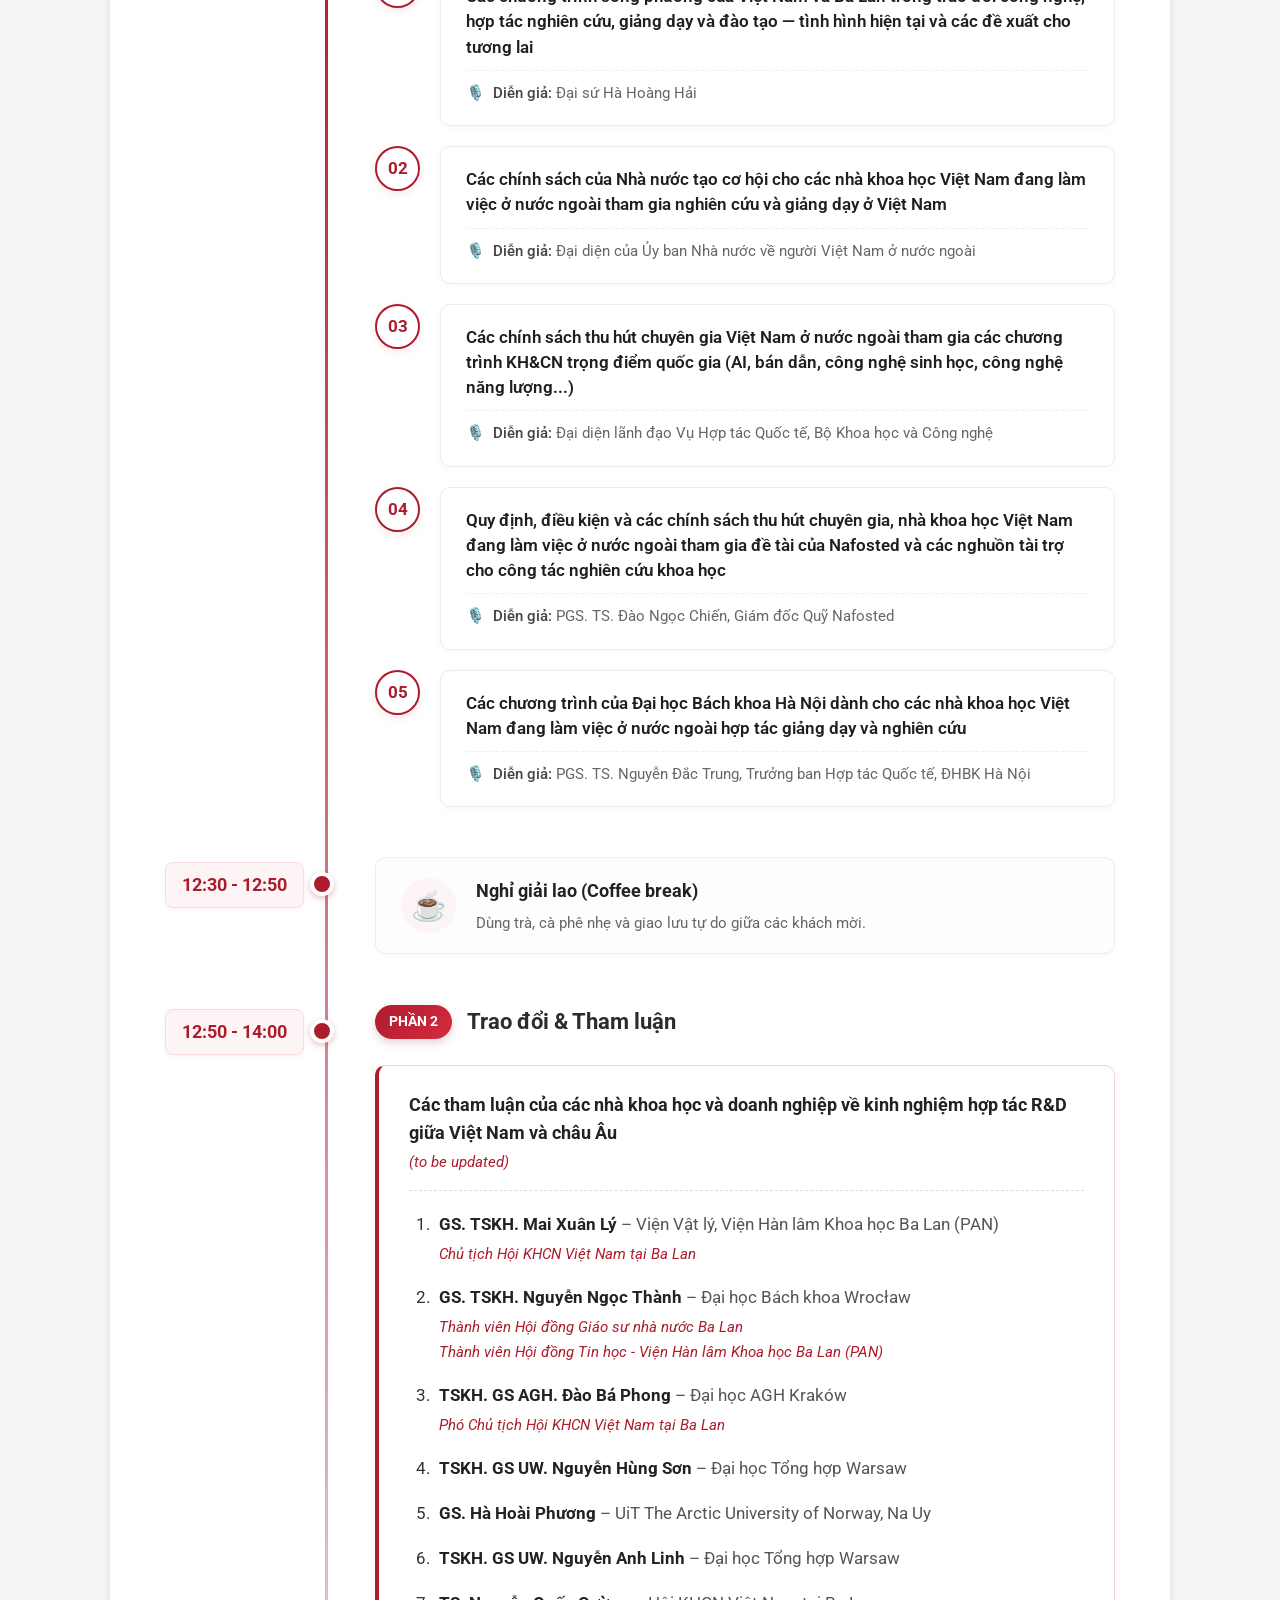
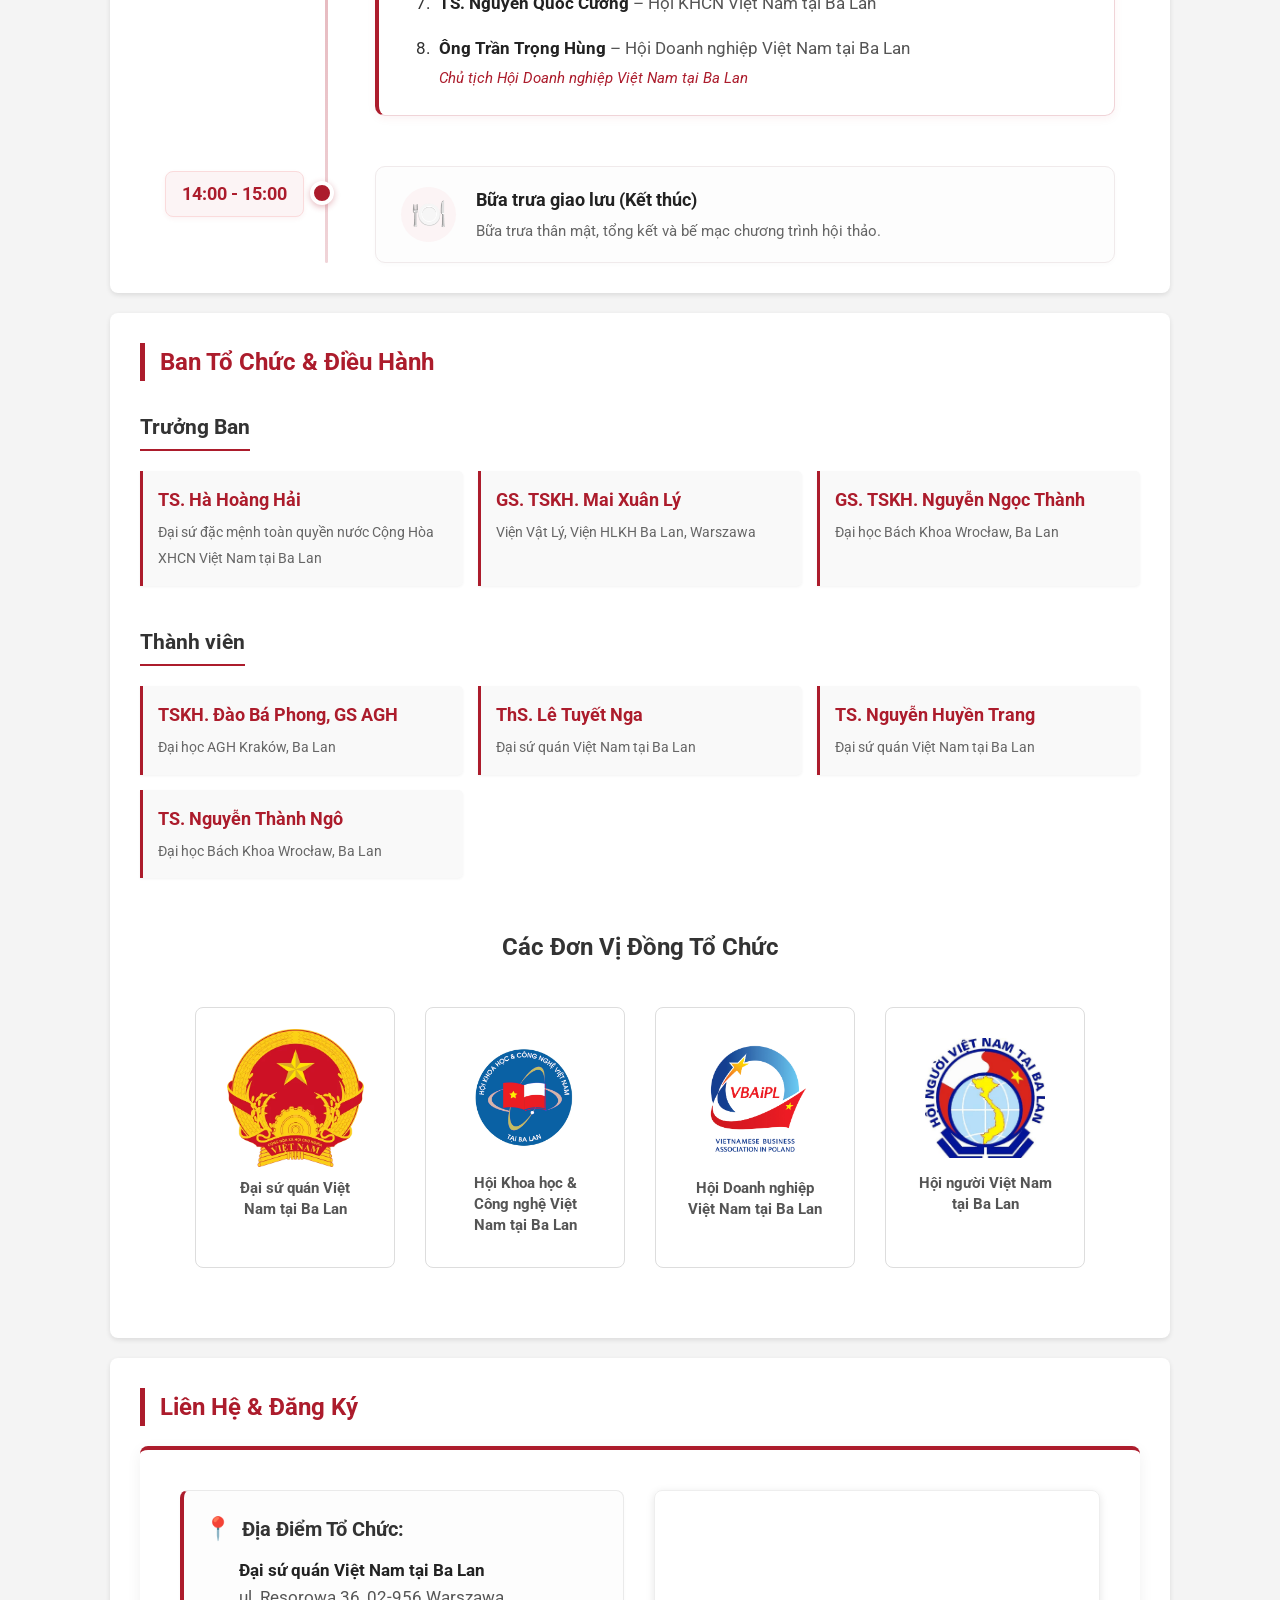
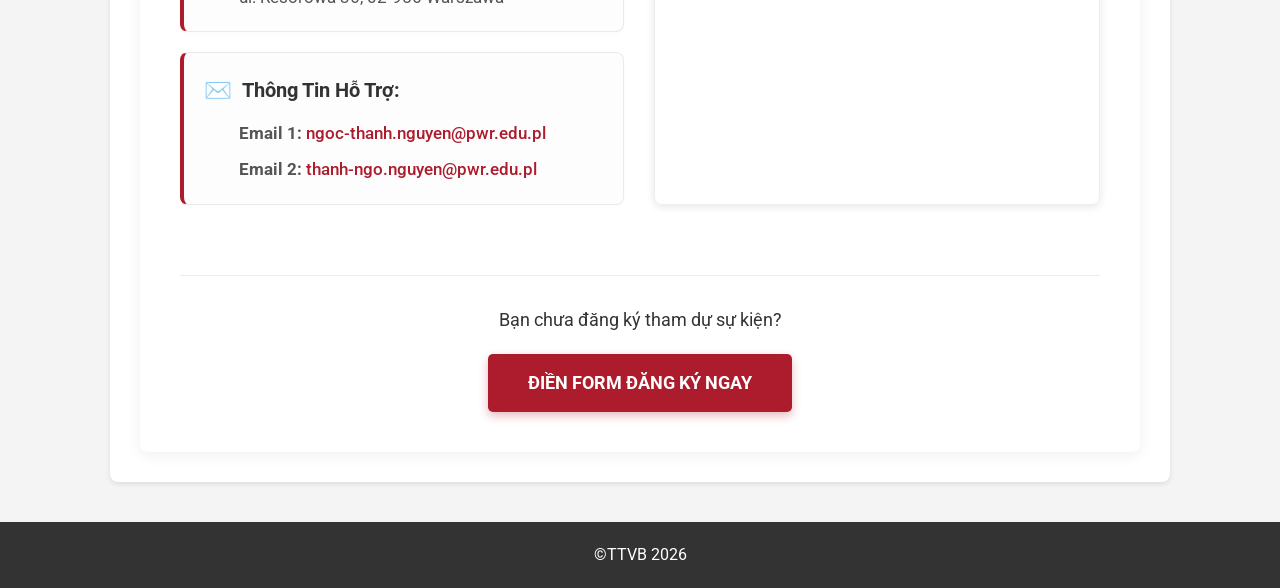
==== commit e754bb36: "Add files via upload" ====
--- a/index.html
+++ b/index.html
@@ -652,7 +652,7 @@
 
     <header class="hero">
         <div class="container glass-panel">
-            <h1 style="font-size: 2.2rem; line-height: 1.4; margin-bottom: 20px;">Trí tuệ Việt tại Ba Lan với công cuộc
+            <h1 style="font-size: 2.2rem; line-height: 1.4; margin-bottom: 20px;">Trí thức Việt tại Ba Lan với công cuộc
                 phát triển <br>Khoa học Công nghệ Việt Nam</h1>
 
             <div style="margin-bottom: 35px; font-size: 1.15rem; color: #e0e0e0; line-height: 1.8;">
@@ -672,7 +672,8 @@
         <section id="about" class="section invitation-section">
             <h2>Mục Đích</h2>
 
-            <p class="lead-text"><strong>Trí tuệ Việt tại Ba Lan với công cuộc phát triển Khoa học Công nghệ (KHCN) Việt
+            <p class="lead-text"><strong>Trí thức Việt tại Ba Lan với công cuộc phát triển Khoa học Công nghệ (KHCN)
+                    Việt
                     Nam</strong></p>
 
             <p>Việt Nam đang bước vào một kỷ nguyên chuyển mình mạnh mẽ, nơi Khoa học Công nghệ và Đổi mới sáng tạo được
@@ -711,18 +712,19 @@
             </p>
 
             <div class="free-notice-wrapper">
-    <a href="https://docs.google.com/forms/d/e/1FAIpQLSdq7zv__VwEsxGgoBQY8EOfeKoRWkLf_nn9k9Pm5etBAqJqLw/viewform?usp=sharing"
-        target="_blank" class="free-notice" 
-        style="display: inline-flex; align-items: center; justify-content: center; gap: 12px; background: #ffffff; color: #ac1c2c; padding: 12px 20px 12px 25px; border-radius: 50px; font-size: 1.05rem; font-weight: 600; border: 2px solid #ac1c2c; box-shadow: 0 5px 15px rgba(172, 28, 44, 0.1); text-decoration: none; transition: transform 0.2s ease, box-shadow 0.2s ease;">
-        
-        <span style="font-size: 1.2rem;">🎟️</span> 
-        <span>Việc tham dự hội thảo hoàn toàn miễn phí. Mọi chi phí do ĐSQ tài trợ.</span>
-        
-        <span class="click-cta" style="background-color: #ac1c2c; color: #ffffff; padding: 8px 20px; border-radius: 30px; font-size: 0.95rem; font-weight: bold; margin-left: 10px; box-shadow: 0 3px 10px rgba(172, 28, 44, 0.3); white-space: nowrap; animation: pulse 2s infinite;">
-            👉 Click đăng ký trước 20/06/2026!
-        </span>
-    </a>
-</div>
+                <a href="https://docs.google.com/forms/d/e/1FAIpQLSdq7zv__VwEsxGgoBQY8EOfeKoRWkLf_nn9k9Pm5etBAqJqLw/viewform?usp=sharing"
+                    target="_blank" class="free-notice"
+                    style="display: inline-flex; align-items: center; justify-content: center; gap: 12px; background: #ffffff; color: #ac1c2c; padding: 12px 20px 12px 25px; border-radius: 50px; font-size: 1.05rem; font-weight: 600; border: 2px solid #ac1c2c; box-shadow: 0 5px 15px rgba(172, 28, 44, 0.1); text-decoration: none; transition: transform 0.2s ease, box-shadow 0.2s ease;">
+
+                    <span style="font-size: 1.2rem;">🎟️</span>
+                    <span>Việc tham dự hội thảo hoàn toàn miễn phí. Mọi chi phí do ĐSQ tài trợ.</span>
+
+                    <span class="click-cta"
+                        style="background-color: #ac1c2c; color: #ffffff; padding: 8px 20px; border-radius: 30px; font-size: 0.95rem; font-weight: bold; margin-left: 10px; box-shadow: 0 3px 10px rgba(172, 28, 44, 0.3); white-space: nowrap; animation: pulse 2s infinite;">
+                        👉 Click đăng ký trước 20/06/2026!
+                    </span>
+                </a>
+            </div>
 
             <div class="integrated-program">
 
@@ -986,7 +988,8 @@
                                 <img src="QuocHuy_400px.webp" alt="Đại sứ quán Việt Nam tại Ba Lan"
                                     style="max-height: 120px; max-width: 100%; width: auto; object-fit: contain; transform: scale(1.15);">
                             </div>
-                            <div style="font-size: 0.95rem; line-height: 1.4; padding-top: 5px;">Đại sứ quán Việt Nam tại Ba Lan</div>
+                            <div style="font-size: 0.95rem; line-height: 1.4; padding-top: 5px;">Đại sứ quán Việt Nam
+                                tại Ba Lan</div>
                         </a>
                     </div>
 
@@ -1002,7 +1005,7 @@
                         </div>
                     </div>
 
-                   <!-- Đối tác 3 -->
+                    <!-- Đối tác 3 -->
                     <div class="partner-box"
                         style="display: flex; flex-direction: column; justify-content: flex-start; box-sizing: border-box;">
                         <div
@@ -1010,20 +1013,22 @@
                             <img src="logo VBAiPL.jpg" alt="Hội Doanh nghiệp Việt Nam tại Ba Lan"
                                 style="max-height: 120px; max-width: 100%; width: auto; object-fit: contain; transform: scale(1.1);">
                         </div>
-                        <div style="font-size: 0.95rem; line-height: 1.4; padding-top: 5px;">Hội Doanh nghiệp Việt Nam tại Ba Lan</div>
+                        <div style="font-size: 0.95rem; line-height: 1.4; padding-top: 5px;">Hội Doanh nghiệp Việt Nam
+                            tại Ba Lan</div>
                     </div>
 
                     <!-- Đối tác 4 -->
                     <div class="partner-box"
                         style="display: flex; flex-direction: column; justify-content: flex-start; box-sizing: border-box;">
-                        <a href="https://www.pwr.edu.pl" target="_blank"
+                        <a href="#" target="_blank"
                             style="text-decoration: none; color: inherit; display: flex; flex-direction: column; height: 100%;">
                             <div
                                 style="height: 120px; display: flex; align-items: center; justify-content: center; margin-bottom: 15px;">
-                                <img src="logo-PWr.png" alt="Đại học Bách Khoa Wrocław"
+                                <!-- Thay tên file ảnh tại thuộc tính src cho khớp với file bạn đã lưu -->
+                                <img src="HNVBL.jpg" alt="Hội người Việt Nam tại Ba Lan"
                                     style="max-height: 120px; width: auto; object-fit: contain;">
                             </div>
-                            <div style="font-size: 0.95rem; line-height: 1.4;">Đại học Bách khoa Wrocław</div>
+                            <div style="font-size: 0.95rem; line-height: 1.4;">Hội người Việt Nam tại Ba Lan</div>
                         </a>
                     </div>
 
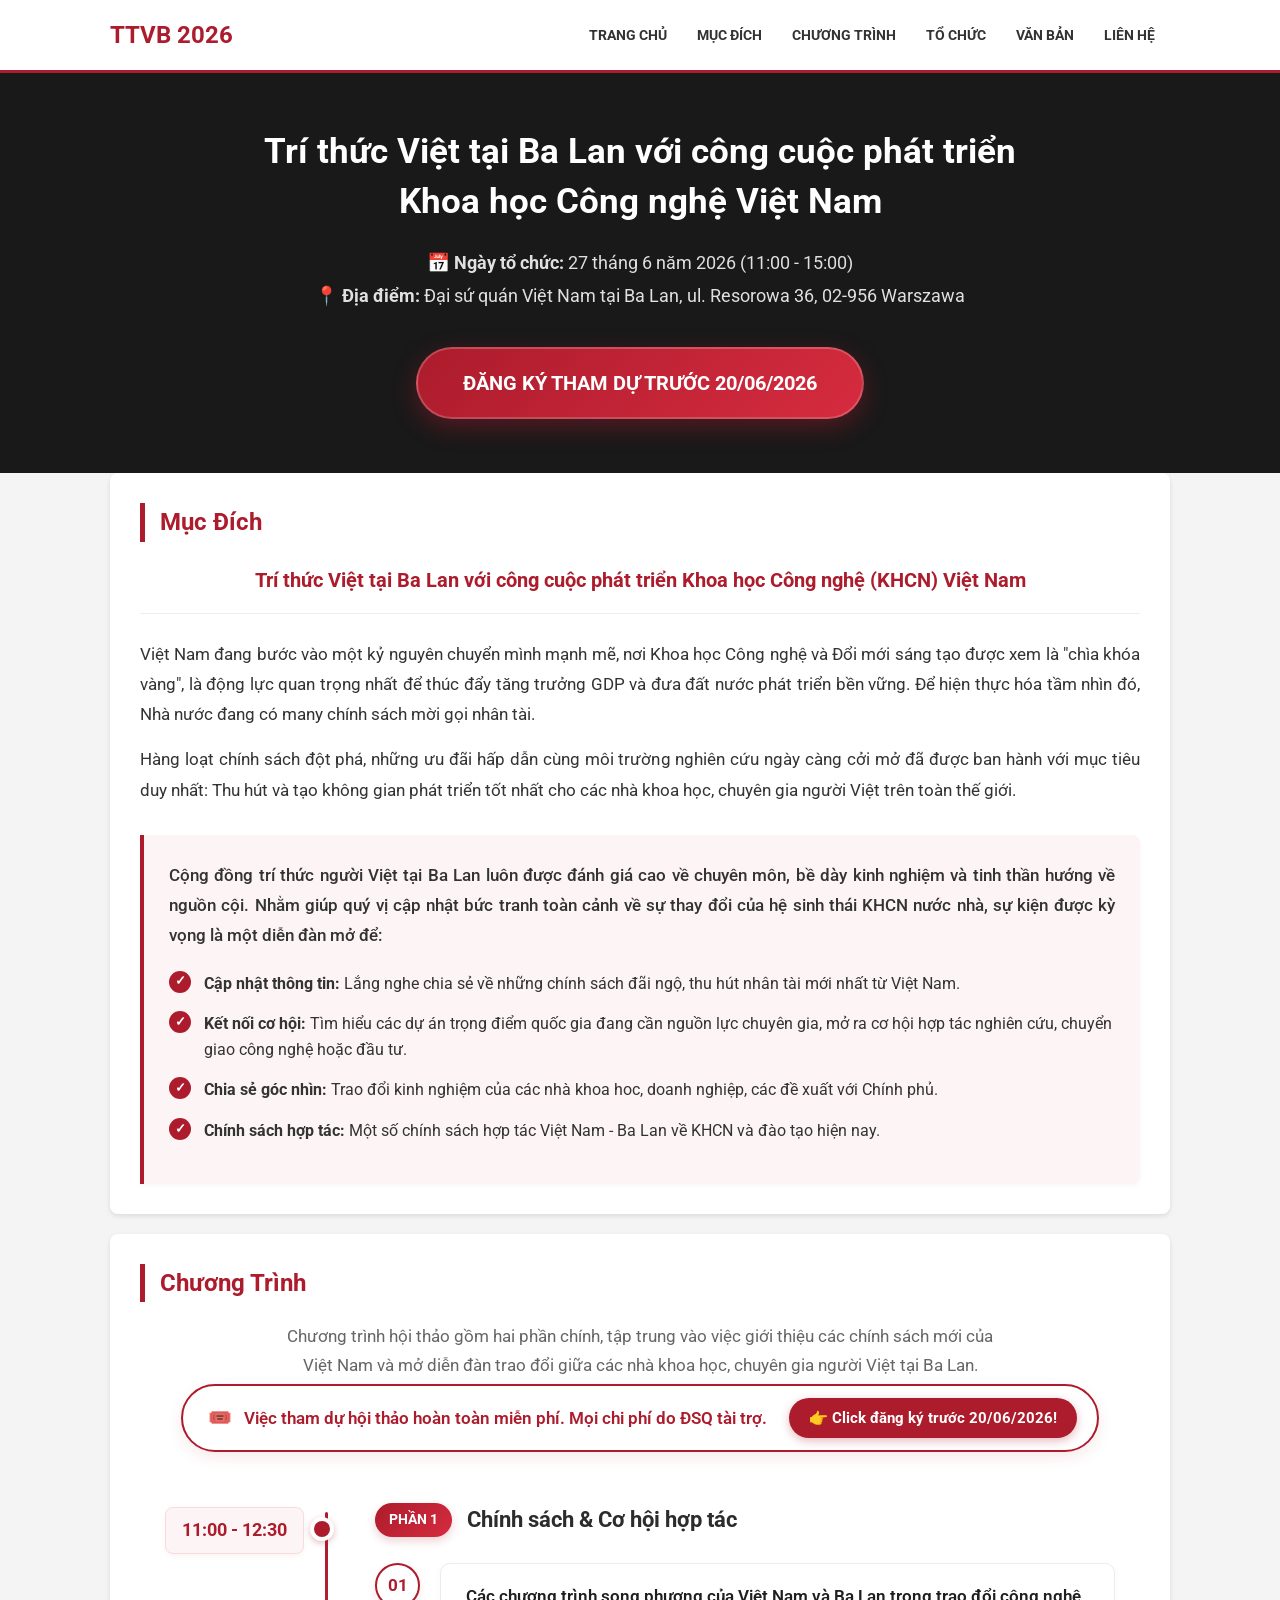
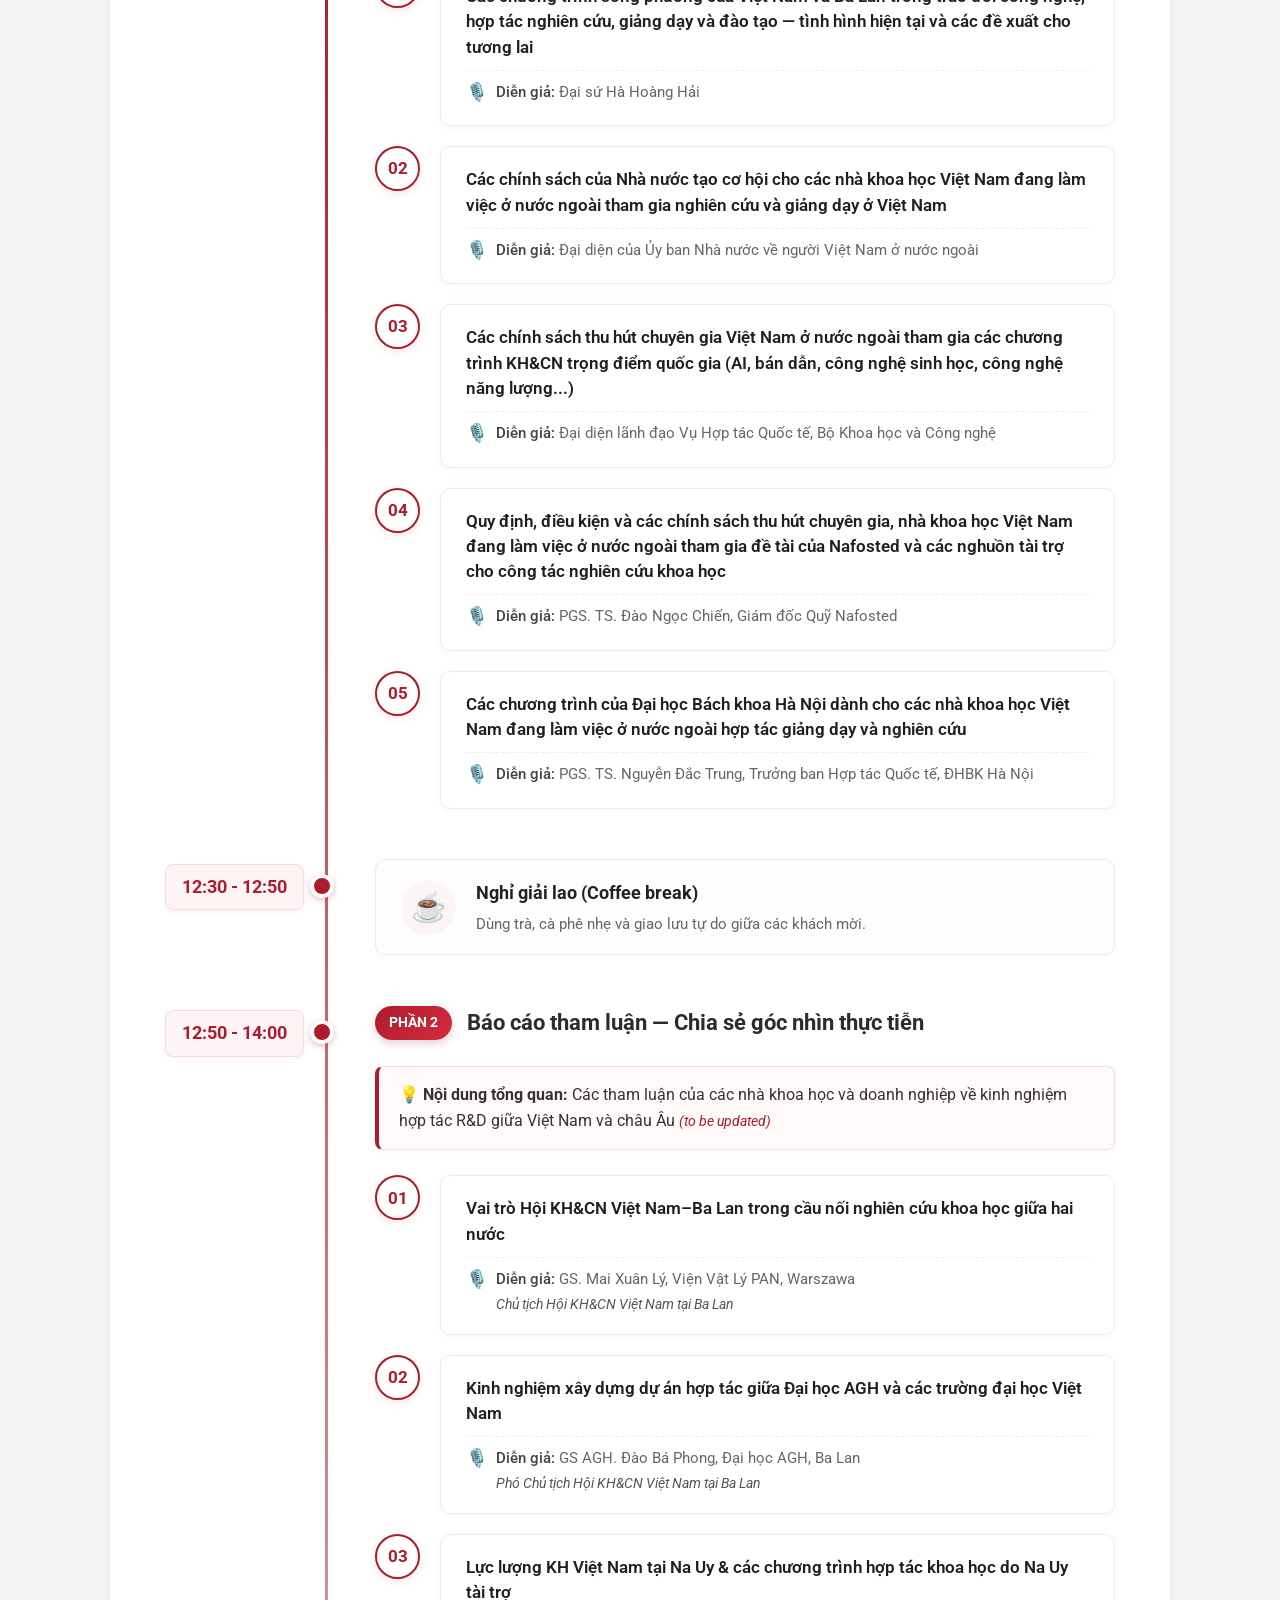
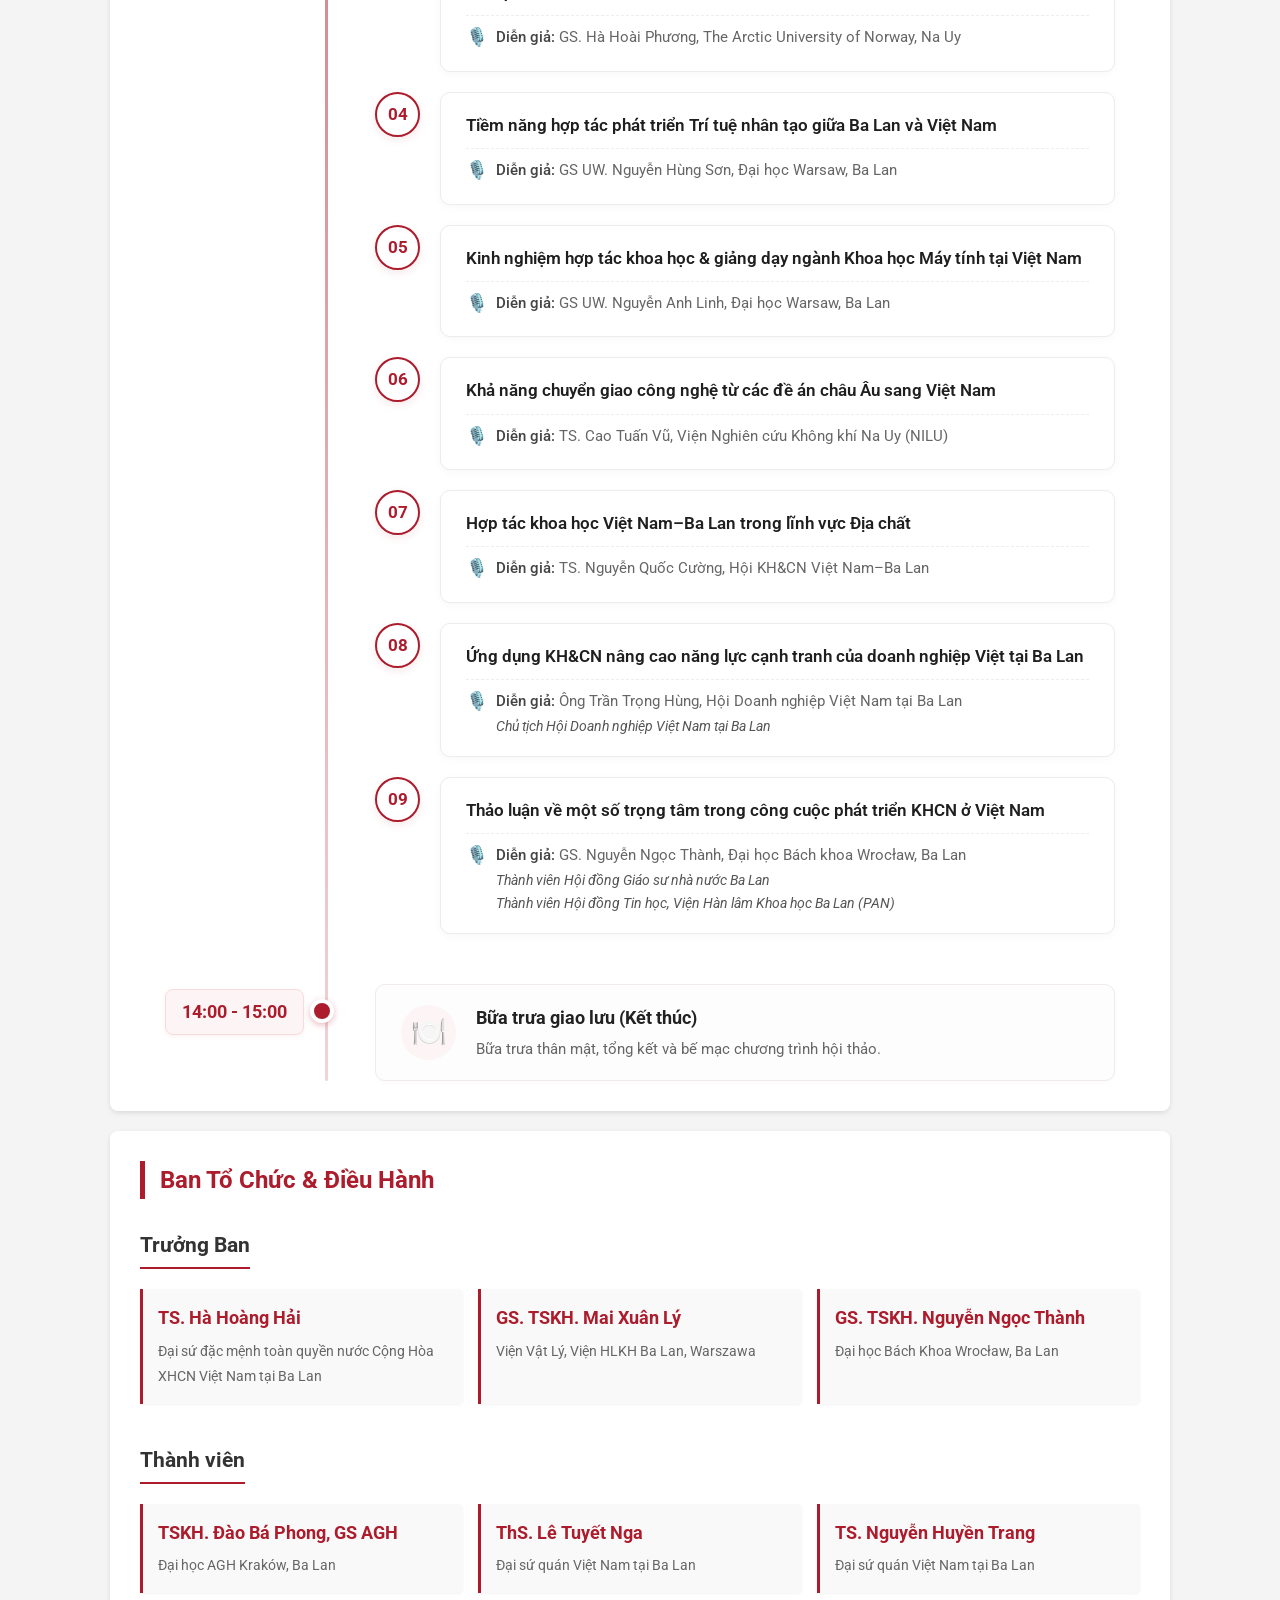
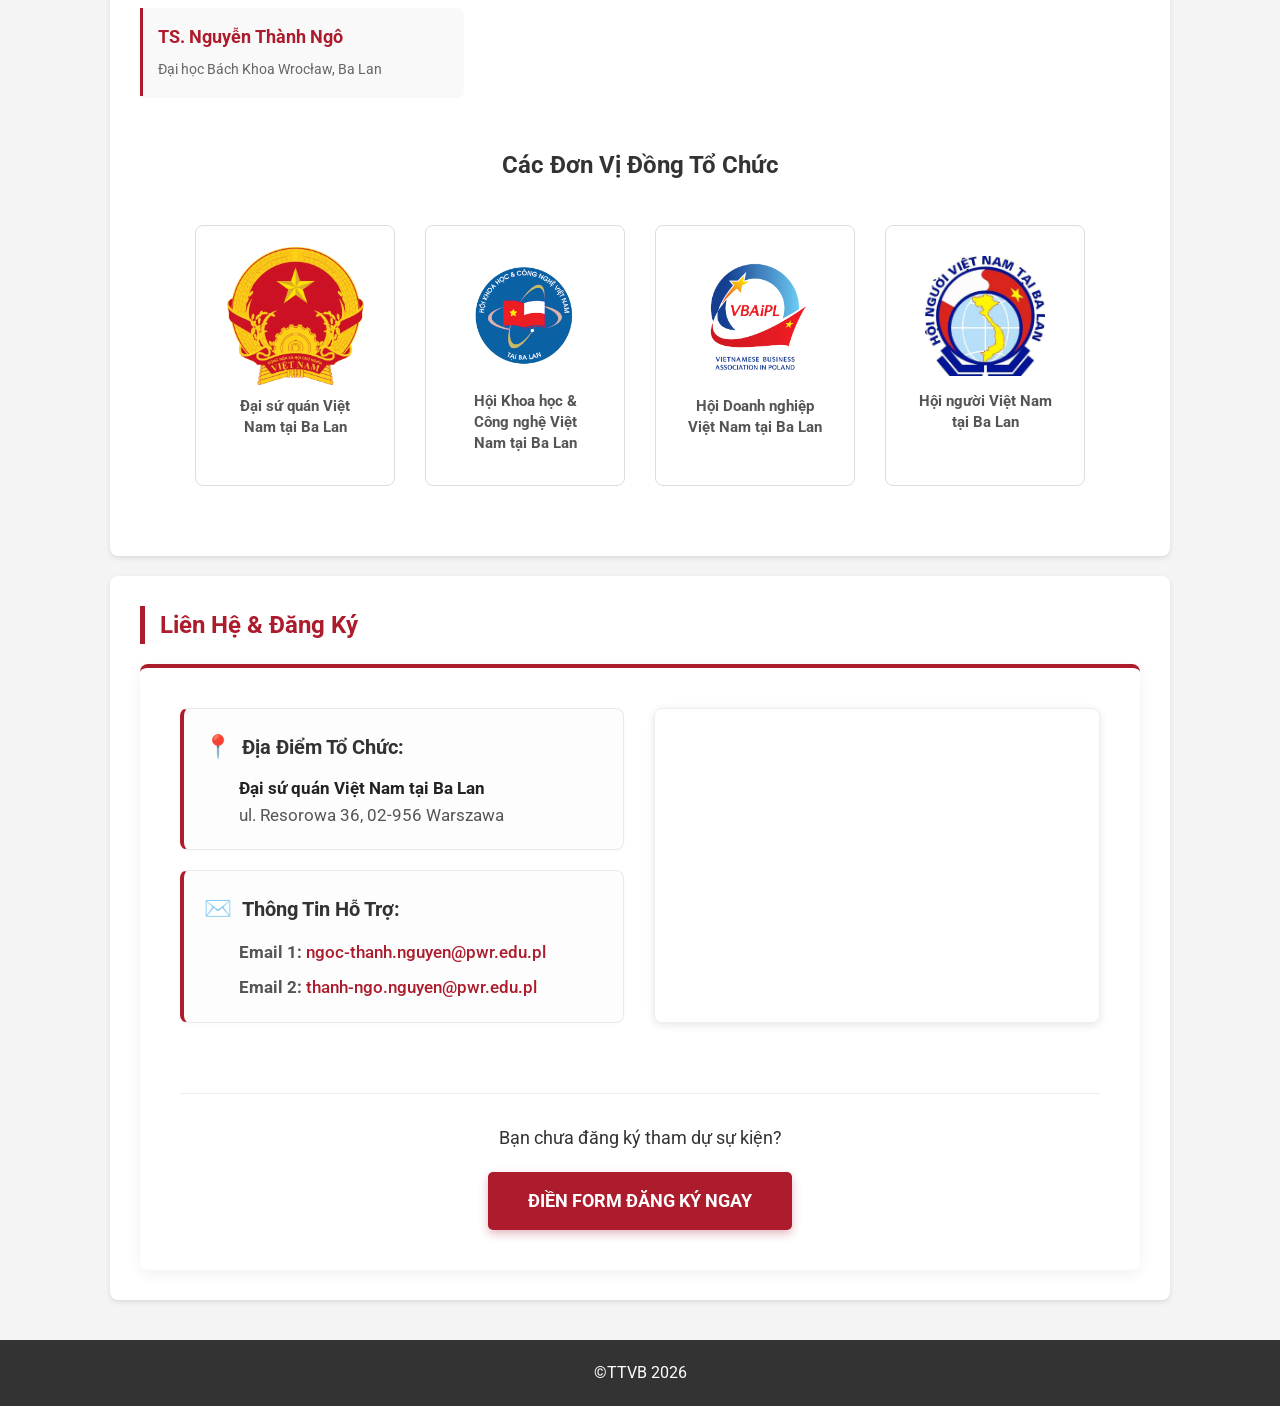
==== commit 581888ae: "Add files via upload" ====
--- a/index.html
+++ b/index.html
@@ -465,7 +465,7 @@
             margin: 0;
         }
 
-        /* Program Timeline (Inner List for Phần 1) */
+        /* Program Timeline (Inner List for Phần 1 & Phần 2) */
         .program-timeline {
             list-style: none;
             padding: 0;
@@ -532,15 +532,32 @@
             margin-bottom: 10px;
         }
 
+        /* Đồng bộ hàng tuyệt đối cho Micro và text */
         .timeline-speaker {
             margin: 0;
             color: #666;
             font-size: 0.95rem;
-            display: flex;
-            align-items: center;
+            display: inline-flex;
+            align-items: flex-start; /* Giữ icon ở dòng đầu khi text xuống hàng */
             gap: 8px;
             padding-top: 10px;
             border-top: 1px dashed #eee;
+            width: 100%;
+        }
+
+        .timeline-speaker .speaker-icon {
+            font-size: 1.1rem;
+            color: #ac1c2c;
+            display: inline-flex;
+            align-items: center;
+            justify-content: center;
+            line-height: 1.3;
+        }
+
+        .timeline-speaker .speaker-text-wrapper {
+            display: inline-block;
+            flex: 1;
+            line-height: 1.5;
         }
 
         .timeline-speaker .speaker-name {
@@ -548,20 +565,36 @@
             color: #444;
         }
 
-        /* Highlighted Box (For Phần 2) */
+        /* Sub-info block for extra titles under speaker names */
+        .speaker-info-block {
+            display: block;
+            font-size: 0.85rem;
+            color: #777;
+            margin-top: 4px;
+            line-height: 1.4;
+        }
+
+        /* CHỈNH SỬA TẠI ĐÂY: Thêm class in nghiêng cho các diễn giả đặc biệt */
+        .speaker-info-block.italic-title {
+            font-style: italic;
+            color: #555; /* Đậm màu hơn một chút cho tiêu đề in nghiêng nổi bật */
+        }
+
+        /* Highlighted Box (For Section Intro / Summaries) */
         .program-highlight {
-            background: #fff;
-            padding: 25px 30px;
-            border-radius: 10px;
-            border: 1px solid #f0d4d8;
+            background: #fff9f9;
+            padding: 15px 20px;
+            border-radius: 8px;
+            border: 1px solid #f2dede;
             border-left: 4px solid #ac1c2c;
-            box-shadow: 0 3px 10px rgba(172, 28, 44, 0.05);
+            box-shadow: 0 2px 6px rgba(172, 28, 44, 0.03);
+            margin-bottom: 25px;
         }
 
         .program-highlight p {
-            margin: 0 0 10px 0;
-            color: #222;
-            font-size: 1.05rem;
+            margin: 0;
+            color: #333;
+            font-size: 1.02rem;
             line-height: 1.6;
         }
 
@@ -678,7 +711,7 @@
 
             <p>Việt Nam đang bước vào một kỷ nguyên chuyển mình mạnh mẽ, nơi Khoa học Công nghệ và Đổi mới sáng tạo được
                 xem là "chìa khóa vàng", là động lực quan trọng nhất để thúc đẩy tăng trưởng GDP và đưa đất nước phát
-                triển bền vững. Để hiện thực hóa tầm nhìn đó, Nhà nước đang có nhiều chính sách mời gọi nhân tài.</p>
+                triển bền vững. Để hiện thực hóa tầm nhìn đó, Nhà nước đang có many chính sách mời gọi nhân tài.</p>
 
             <p>Hàng loạt chính sách đột phá, những ưu đãi hấp dẫn cùng môi trường nghiên cứu ngày càng cởi mở đã được
                 ban hành với mục tiêu duy nhất: Thu hút và tạo không gian phát triển tốt nhất cho các nhà khoa học,
@@ -749,7 +782,7 @@
                                     </span>
                                     <p class="timeline-speaker">
                                         <span class="speaker-icon">🎙️</span>
-                                        <span><span class="speaker-name">Diễn giả:</span> Đại sứ Hà Hoàng Hải</span>
+                                        <span class="speaker-text-wrapper"><span class="speaker-name">Diễn giả:</span> Đại sứ Hà Hoàng Hải</span>
                                     </p>
                                 </div>
                             </li>
@@ -763,7 +796,7 @@
                                     </span>
                                     <p class="timeline-speaker">
                                         <span class="speaker-icon">🎙️</span>
-                                        <span><span class="speaker-name">Diễn giả:</span> Đại diện của Ủy ban Nhà nước
+                                        <span class="speaker-text-wrapper"><span class="speaker-name">Diễn giả:</span> Đại diện của Ủy ban Nhà nước
                                             về người Việt Nam ở nước ngoài</span>
                                     </p>
                                 </div>
@@ -779,7 +812,7 @@
                                     </span>
                                     <p class="timeline-speaker">
                                         <span class="speaker-icon">🎙️</span>
-                                        <span><span class="speaker-name">Diễn giả:</span> Đại diện lãnh đạo Vụ Hợp tác
+                                        <span class="speaker-text-wrapper"><span class="speaker-name">Diễn giả:</span> Đại diện lãnh đạo Vụ Hợp tác
                                             Quốc tế, Bộ Khoa học và Công nghệ</span>
                                     </p>
                                 </div>
@@ -796,7 +829,7 @@
                                     </span>
                                     <p class="timeline-speaker">
                                         <span class="speaker-icon">🎙️</span>
-                                        <span><span class="speaker-name">Diễn giả:</span> PGS. TS. Đào Ngọc Chiến, Giám
+                                        <span class="speaker-text-wrapper"><span class="speaker-name">Diễn giả:</span> PGS. TS. Đào Ngọc Chiến, Giám
                                             đốc Quỹ Nafosted</span>
                                     </p>
                                 </div>
@@ -811,7 +844,7 @@
                                     </span>
                                     <p class="timeline-speaker">
                                         <span class="speaker-icon">🎙️</span>
-                                        <span><span class="speaker-name">Diễn giả:</span> PGS. TS. Nguyễn Đắc Trung,
+                                        <span class="speaker-text-wrapper"><span class="speaker-name">Diễn giả:</span> PGS. TS. Nguyễn Đắc Trung,
                                             Trưởng ban Hợp tác Quốc tế, ĐHBK Hà Nội</span>
                                     </p>
                                 </div>
@@ -836,85 +869,126 @@
                 </div>
 
                 <div class="session-block">
-                    <div class="session-time">
-                        <span class="time-text">12:50 - 14:00</span>
-                    </div>
-                    <div class="session-details">
-                        <div class="part-header">
-                            <span class="part-badge">Phần 2</span>
-                            <h3 class="part-title">Trao đổi & Tham luận</h3>
+                        <div class="session-time">
+                            <span class="time-text">12:50 - 14:00</span>
                         </div>
-
-                        <div class="program-highlight">
-                            <p
-                                style="margin-bottom: 20px; font-size: 1.1rem; border-bottom: 1px dashed #f0d4d8; padding-bottom: 15px;">
-                                <strong>Các tham luận của các nhà khoa học và doanh nghiệp về kinh nghiệm hợp tác R&D
-                                    giữa Việt Nam và châu Âu</strong>
-                                <br>
-                                <span style="font-size: 0.95rem; color: #ac1c2c; font-style: italic;">(to be
-                                    updated)</span>
-                            </p>
-
-                            <ol
-                                style="padding-left: 25px; margin: 0; line-height: 1.6; color: #333; font-size: 1.05rem;">
-
-                                <li style="margin-bottom: 18px; padding-left: 5px;">
-                                    <strong style="color: #222;">GS. TSKH. Mai Xuân Lý</strong> <span
-                                        style="color: #555;">– Viện Vật lý, Viện Hàn lâm Khoa học Ba Lan (PAN)</span>
-                                    <div style="font-size: 0.95rem; color: #ac1c2c; margin-top: 4px;">
-                                        <em>Chủ tịch Hội KHCN Việt Nam tại Ba Lan</em>
+                        <div class="session-details">
+                            <div class="part-header">
+                                <span class="part-badge">Phần 2</span>
+                                <h3 class="part-title">Báo cáo tham luận — Chia sẻ góc nhìn thực tiễn</h3>
+                            </div>
+
+                            <div class="program-highlight">
+                                <p><strong>💡 Nội dung tổng quan:</strong> Các tham luận của các nhà khoa học và doanh nghiệp về kinh nghiệm hợp tác R&D giữa Việt Nam và châu Âu <span style="color: #ac1c2c; font-style: italic; font-size: 0.9rem;">(to be updated)</span></p>
+                            </div>
+
+                            <ul class="program-timeline">
+                                <li class="timeline-item">
+                                    <div class="timeline-marker">01</div>
+                                    <div class="timeline-card">
+                                        <span class="timeline-topic">Vai trò Hội KH&CN Việt Nam–Ba Lan trong cầu nối nghiên cứu khoa học giữa hai nước</span>
+                                        <p class="timeline-speaker">
+                                            <span class="speaker-icon">🎙️</span>
+                                            <span class="speaker-text-wrapper">
+                                                <span class="speaker-name">Diễn giả:</span> GS. Mai Xuân Lý, Viện Vật Lý PAN, Warszawa
+                                                <span class="committee-section"><span class="speaker-info-block italic-title">Chủ tịch Hội KH&CN Việt Nam tại Ba Lan</span></span>
+                                            </span>
+                                        </p>
                                     </div>
                                 </li>
-
-                                <li style="margin-bottom: 18px; padding-left: 5px;">
-                                    <strong style="color: #222;">GS. TSKH. Nguyễn Ngọc Thành</strong> <span
-                                        style="color: #555;">– Đại học Bách khoa Wrocław</span>
-                                    <div style="font-size: 0.95rem; color: #ac1c2c; margin-top: 4px;">
-                                        <em>Thành viên Hội đồng Giáo sư nhà nước Ba Lan</em><br>
-                                        <em>Thành viên Hội đồng Tin học - Viện Hàn lâm Khoa học Ba Lan (PAN)</em>
+                                <li class="timeline-item">
+                                    <div class="timeline-marker">02</div>
+                                    <div class="timeline-card">
+                                        <span class="timeline-topic">Kinh nghiệm xây dựng dự án hợp tác giữa Đại học AGH và các trường đại học Việt Nam</span>
+                                        <p class="timeline-speaker">
+                                            <span class="speaker-icon">🎙️</span>
+                                            <span class="speaker-text-wrapper">
+                                                <span class="speaker-name">Diễn giả:</span> GS AGH. Đào Bá Phong, Đại học AGH, Ba Lan
+                                                <span class="speaker-info-block italic-title">Phó Chủ tịch Hội KH&CN Việt Nam tại Ba Lan</span>
+                                            </span>
+                                        </p>
                                     </div>
                                 </li>
-
-                                <li style="margin-bottom: 18px; padding-left: 5px;">
-                                    <strong style="color: #222;">TSKH. GS AGH. Đào Bá Phong</strong> <span
-                                        style="color: #555;">– Đại học AGH Kraków</span>
-                                    <div style="font-size: 0.95rem; color: #ac1c2c; margin-top: 4px;">
-                                        <em>Phó Chủ tịch Hội KHCN Việt Nam tại Ba Lan</em>
+                                <li class="timeline-item">
+                                    <div class="timeline-marker">03</div>
+                                    <div class="timeline-card">
+                                        <span class="timeline-topic">Lực lượng KH Việt Nam tại Na Uy & các chương trình hợp tác khoa học do Na Uy tài trợ</span>
+                                        <p class="timeline-speaker">
+                                            <span class="speaker-icon">🎙️</span>
+                                            <span class="speaker-text-wrapper"><span class="speaker-name">Diễn giả:</span> GS. Hà Hoài Phương, The Arctic University of Norway, Na Uy</span>
+                                        </p>
                                     </div>
                                 </li>
-
-                                <li style="margin-bottom: 18px; padding-left: 5px;">
-                                    <strong style="color: #222;">TSKH. GS UW. Nguyễn Hùng Sơn</strong> <span
-                                        style="color: #555;">– Đại học Tổng hợp Warsaw</span>
-                                </li>
-
-                                <li style="margin-bottom: 18px; padding-left: 5px;">
-                                    <strong style="color: #222;">GS. Hà Hoài Phương</strong> <span
-                                        style="color: #555;">– UiT The Arctic University of Norway, Na Uy</span>
-                                </li>
-
-                                <li style="margin-bottom: 18px; padding-left: 5px;">
-                                    <strong style="color: #222;">TSKH. GS UW. Nguyễn Anh Linh</strong> <span
-                                        style="color: #555;">– Đại học Tổng hợp Warsaw</span>
-                                </li>
-
-                                <li style="margin-bottom: 18px; padding-left: 5px;">
-                                    <strong style="color: #222;">TS. Nguyễn Quốc Cường</strong> <span
-                                        style="color: #555;">– Hội KHCN Việt Nam tại Ba Lan</span>
-                                </li>
-
-                                <li style="margin-bottom: 0; padding-left: 5px;">
-                                    <strong style="color: #222;">Ông Trần Trọng Hùng</strong> <span
-                                        style="color: #555;">– Hội Doanh nghiệp Việt Nam tại Ba Lan</span>
-                                    <div style="font-size: 0.95rem; color: #ac1c2c; margin-top: 4px;">
-                                        <em>Chủ tịch Hội Doanh nghiệp Việt Nam tại Ba Lan</em>
+                                <li class="timeline-item">
+                                    <div class="timeline-marker">04</div>
+                                    <div class="timeline-card">
+                                        <span class="timeline-topic">Tiềm năng hợp tác phát triển Trí tuệ nhân tạo giữa Ba Lan và Việt Nam</span>
+                                        <p class="timeline-speaker">
+                                            <span class="speaker-icon">🎙️</span>
+                                            <span class="speaker-text-wrapper"><span class="speaker-name">Diễn giả:</span> GS UW. Nguyễn Hùng Sơn, Đại học Warsaw, Ba Lan</span>
+                                        </p>
                                     </div>
                                 </li>
-
-                            </ol>
+                                <li class="timeline-item">
+                                    <div class="timeline-marker">05</div>
+                                    <div class="timeline-card">
+                                        <span class="timeline-topic">Kinh nghiệm hợp tác khoa học & giảng dạy ngành Khoa học Máy tính tại Việt Nam</span>
+                                        <p class="timeline-speaker">
+                                            <span class="speaker-icon">🎙️</span>
+                                            <span class="speaker-text-wrapper"><span class="speaker-name">Diễn giả:</span> GS UW. Nguyễn Anh Linh, Đại học Warsaw, Ba Lan</span>
+                                        </p>
+                                    </div>
+                                </li>
+                                <li class="timeline-item">
+                                    <div class="timeline-marker">06</div>
+                                    <div class="timeline-card">
+                                        <span class="timeline-topic">Khả năng chuyển giao công nghệ từ các đề án châu Âu sang Việt Nam</span>
+                                        <p class="timeline-speaker">
+                                            <span class="speaker-icon">🎙️</span>
+                                            <span class="speaker-text-wrapper"><span class="speaker-name">Diễn giả:</span> TS. Cao Tuấn Vũ, Viện Nghiên cứu Không khí Na Uy (NILU)</span>
+                                        </p>
+                                    </div>
+                                </li>
+                                <li class="timeline-item">
+                                    <div class="timeline-marker">07</div>
+                                    <div class="timeline-card">
+                                        <span class="timeline-topic">Hợp tác khoa học Việt Nam–Ba Lan trong lĩnh vực Địa chất</span>
+                                        <p class="timeline-speaker">
+                                            <span class="speaker-icon">🎙️</span>
+                                            <span class="speaker-text-wrapper"><span class="speaker-name">Diễn giả:</span> TS. Nguyễn Quốc Cường, Hội KH&CN Việt Nam–Ba Lan</span>
+                                        </p>
+                                    </div>
+                                </li>
+                                <li class="timeline-item">
+                                    <div class="timeline-marker">08</div>
+                                    <div class="timeline-card">
+                                        <span class="timeline-topic">Ứng dụng KH&CN nâng cao năng lực cạnh tranh của doanh nghiệp Việt tại Ba Lan</span>
+                                        <p class="timeline-speaker">
+                                            <span class="speaker-icon">🎙️</span>
+                                            <span class="speaker-text-wrapper">
+                                                <span class="speaker-name">Diễn giả:</span> Ông Trần Trọng Hùng, Hội Doanh nghiệp Việt Nam tại Ba Lan
+                                                <span class="speaker-info-block italic-title">Chủ tịch Hội Doanh nghiệp Việt Nam tại Ba Lan</span>
+                                            </span>
+                                        </p>
+                                    </div>
+                                </li>
+                                <li class="timeline-item">
+                                    <div class="timeline-marker">09</div>
+                                    <div class="timeline-card">
+                                        <span class="timeline-topic">Thảo luận về một số trọng tâm trong công cuộc phát triển KHCN ở Việt Nam</span>
+                                        <p class="timeline-speaker">
+                                            <span class="speaker-icon">🎙️</span>
+                                            <span class="speaker-text-wrapper">
+                                                <span class="speaker-name">Diễn giả:</span> GS. Nguyễn Ngọc Thành, Đại học Bách khoa Wrocław, Ba Lan
+                                                <span class="speaker-info-block italic-title">Thành viên Hội đồng Giáo sư nhà nước Ba Lan</span>
+                                                <span class="speaker-info-block italic-title">Thành viên Hội đồng Tin học, Viện Hàn lâm Khoa học Ba Lan (PAN)</span>
+                                            </span>
+                                        </p>
+                                    </div>
+                                </li>
+                            </ul>
                         </div>
                     </div>
-                </div>
 
                 <div class="session-block">
                     <div class="session-time">
@@ -978,7 +1052,6 @@
                     Các Đơn Vị Đồng Tổ Chức</h3>
                 <div class="partners-grid" style="align-items: stretch;">
 
-                    <!-- Đối tác 1 -->
                     <div class="partner-box"
                         style="display: flex; flex-direction: column; justify-content: flex-start; box-sizing: border-box;">
                         <a href="https://vietnam.pl" target="_blank"
@@ -993,7 +1066,6 @@
                         </a>
                     </div>
 
-                    <!-- Đối tác 2 -->
                     <div class="partner-box"
                         style="display: flex; flex-direction: column; justify-content: flex-start; box-sizing: border-box;">
                         <div
@@ -1005,7 +1077,6 @@
                         </div>
                     </div>
 
-                    <!-- Đối tác 3 -->
                     <div class="partner-box"
                         style="display: flex; flex-direction: column; justify-content: flex-start; box-sizing: border-box;">
                         <div
@@ -1017,14 +1088,12 @@
                             tại Ba Lan</div>
                     </div>
 
-                    <!-- Đối tác 4 -->
                     <div class="partner-box"
                         style="display: flex; flex-direction: column; justify-content: flex-start; box-sizing: border-box;">
                         <a href="#" target="_blank"
                             style="text-decoration: none; color: inherit; display: flex; flex-direction: column; height: 100%;">
                             <div
                                 style="height: 120px; display: flex; align-items: center; justify-content: center; margin-bottom: 15px;">
-                                <!-- Thay tên file ảnh tại thuộc tính src cho khớp với file bạn đã lưu -->
                                 <img src="HNVBL.jpg" alt="Hội người Việt Nam tại Ba Lan"
                                     style="max-height: 120px; width: auto; object-fit: contain;">
                             </div>
@@ -1037,10 +1106,10 @@
         </section>
 
         <div id="photoModal" class="modal">
-            <span class="close-modal" onclick="closeModal()">&times;</span>
-
-            <span class="nav-arrow prev-arrow" onclick="changePhoto(-1)">&#10094;</span>
-            <span class="nav-arrow next-arrow" onclick="changePhoto(1)">&#10095;</span>
+            <span class="close-modal" onclick="closeModal()">×</span>
+
+            <span class="nav-arrow prev-arrow" onclick="changePhoto(-1)">❮</span>
+            <span class="nav-arrow next-arrow" onclick="changePhoto(1)">❯</span>
 
             <img class="modal-content" id="zoomedImg">
         </div>
@@ -1116,7 +1185,7 @@
     </main>
 
     <footer>
-        <p>&copy;TTVB 2026</p>
+        <p>©TTVB 2026</p>
     </footer>
     <script>
         let currentPhotoIndex = 0;
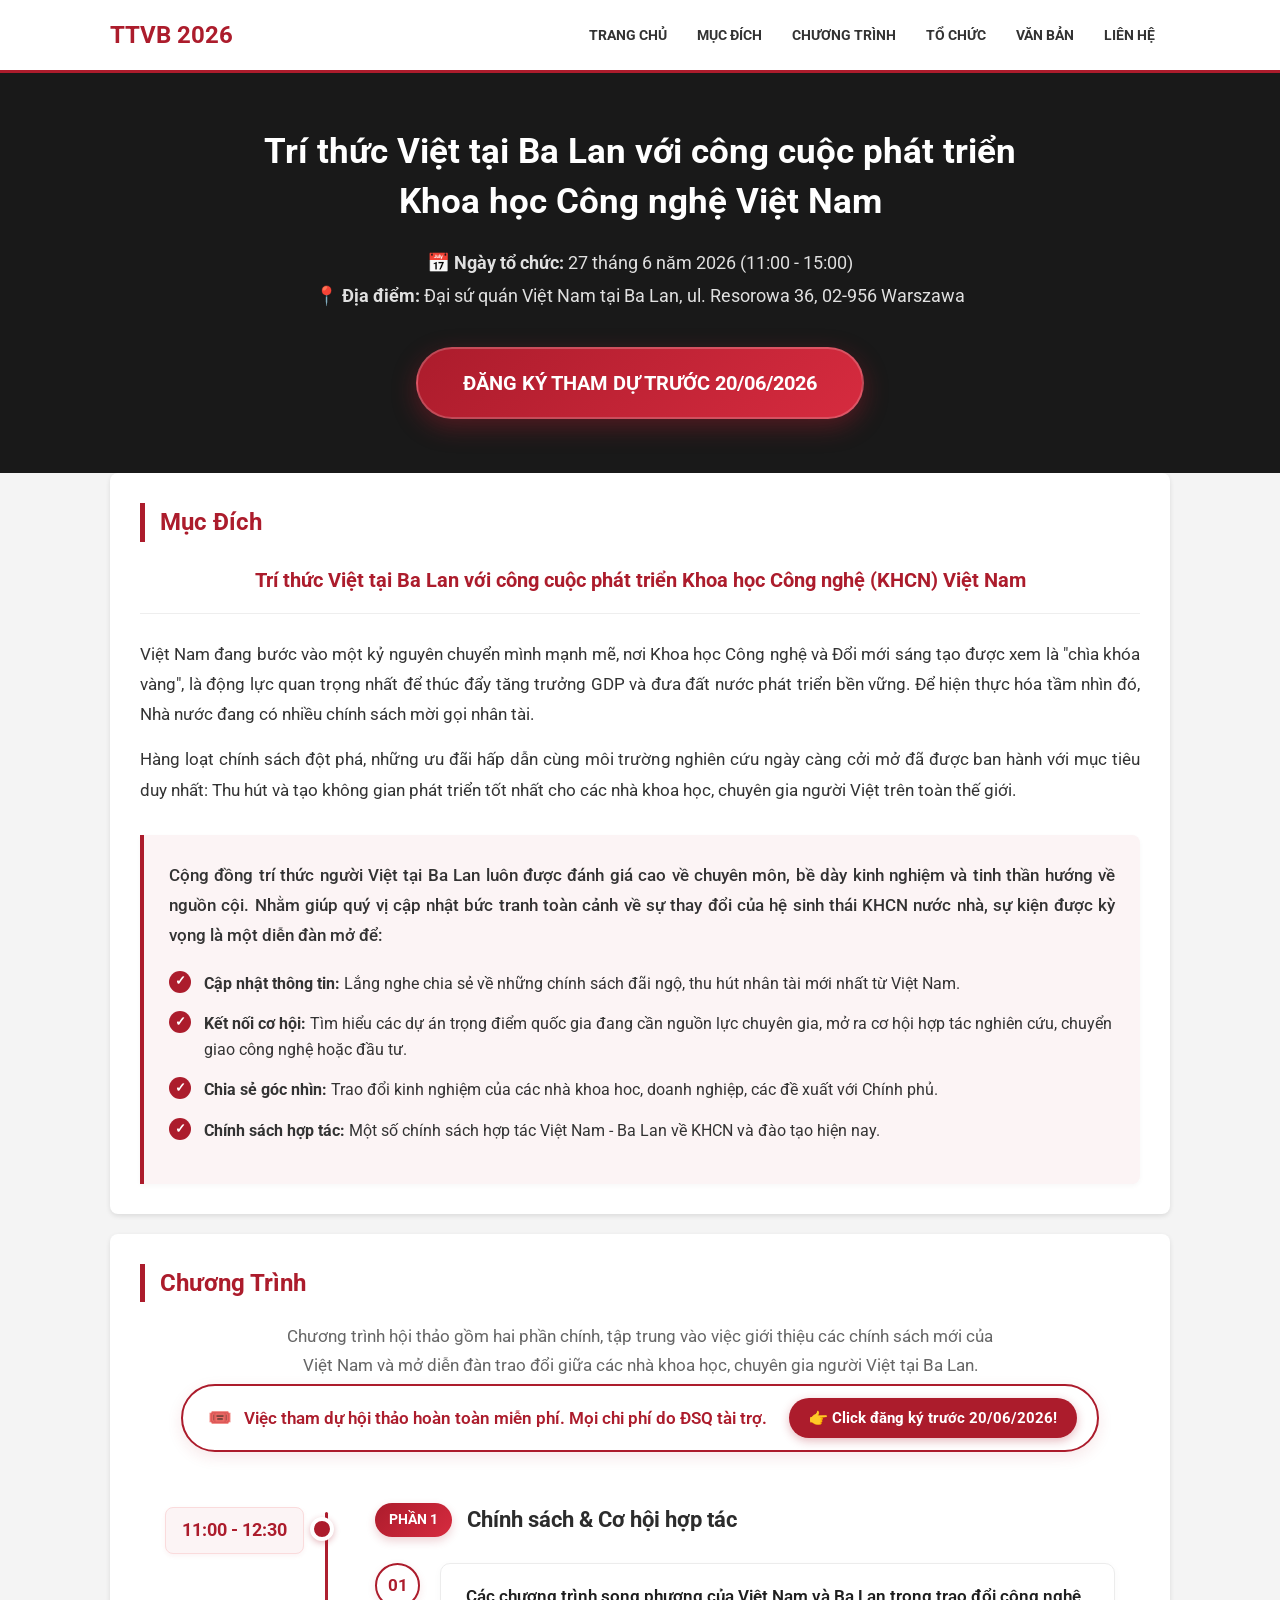
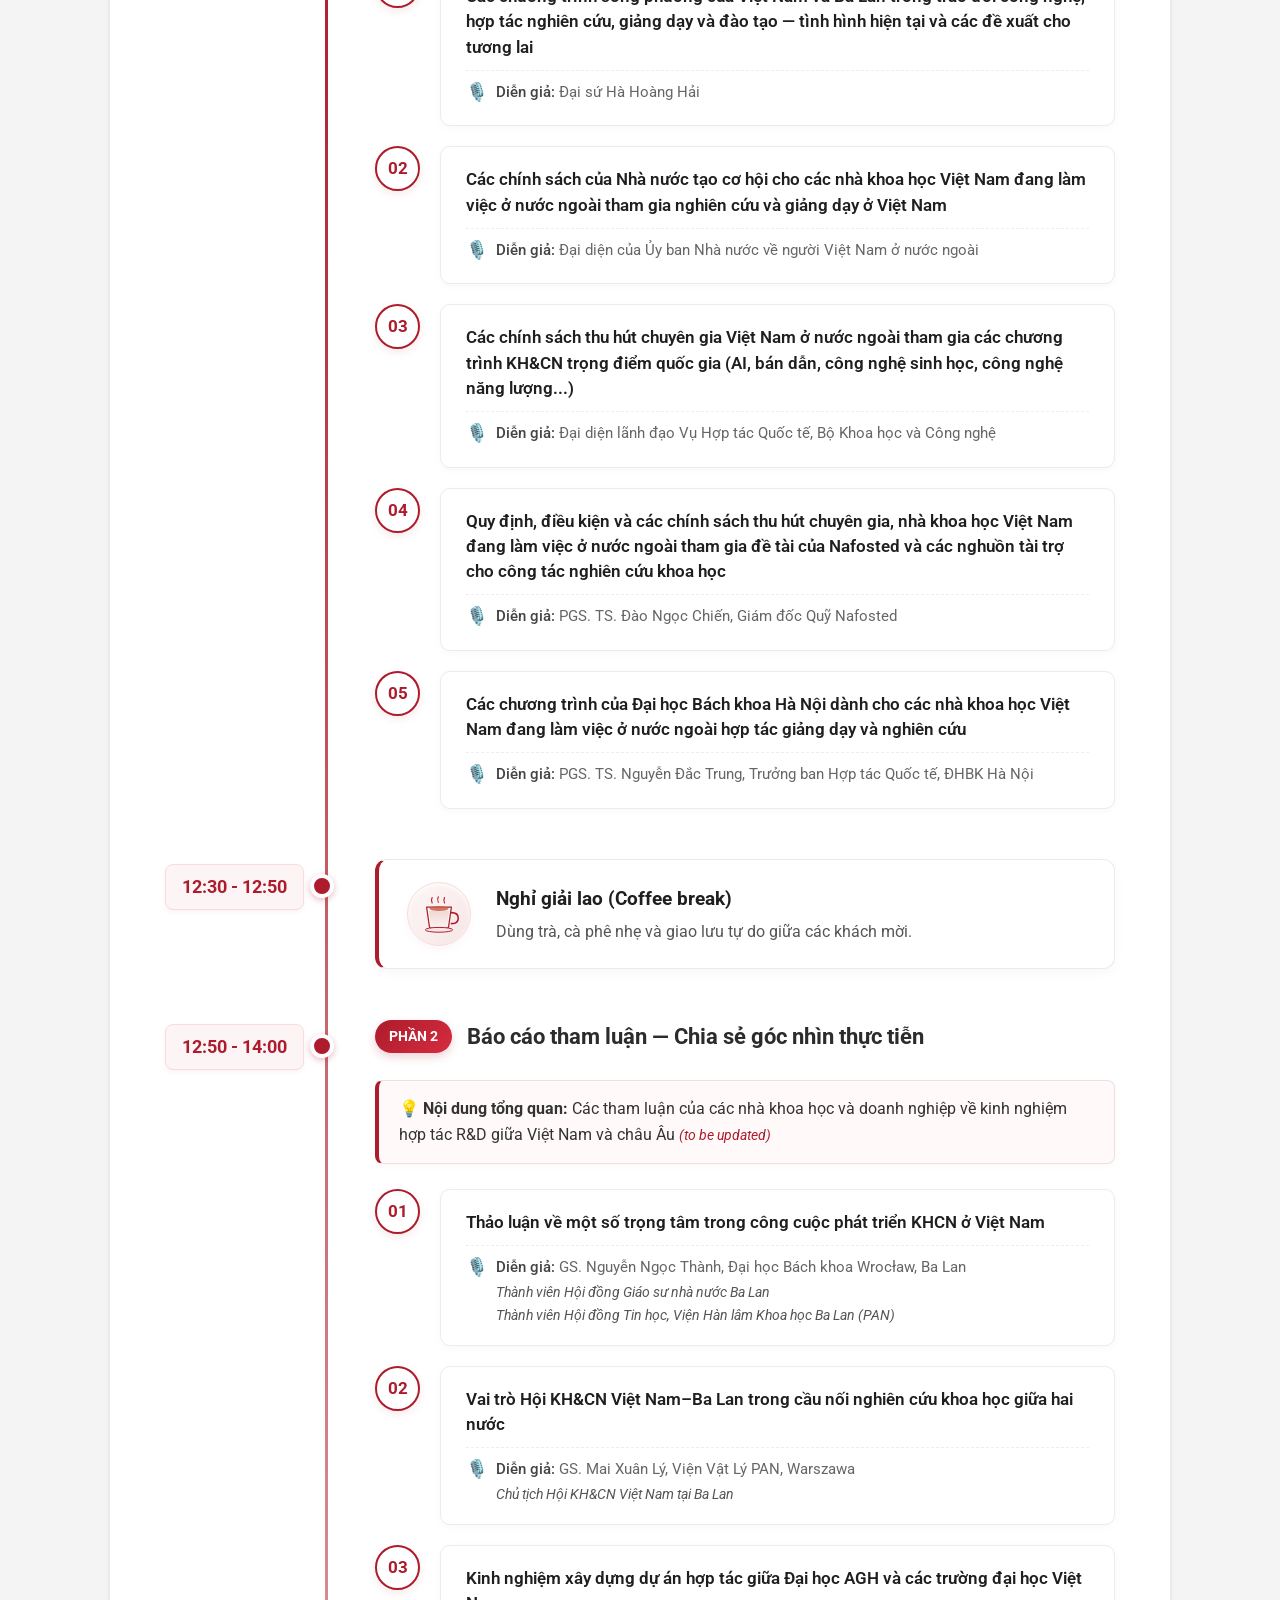
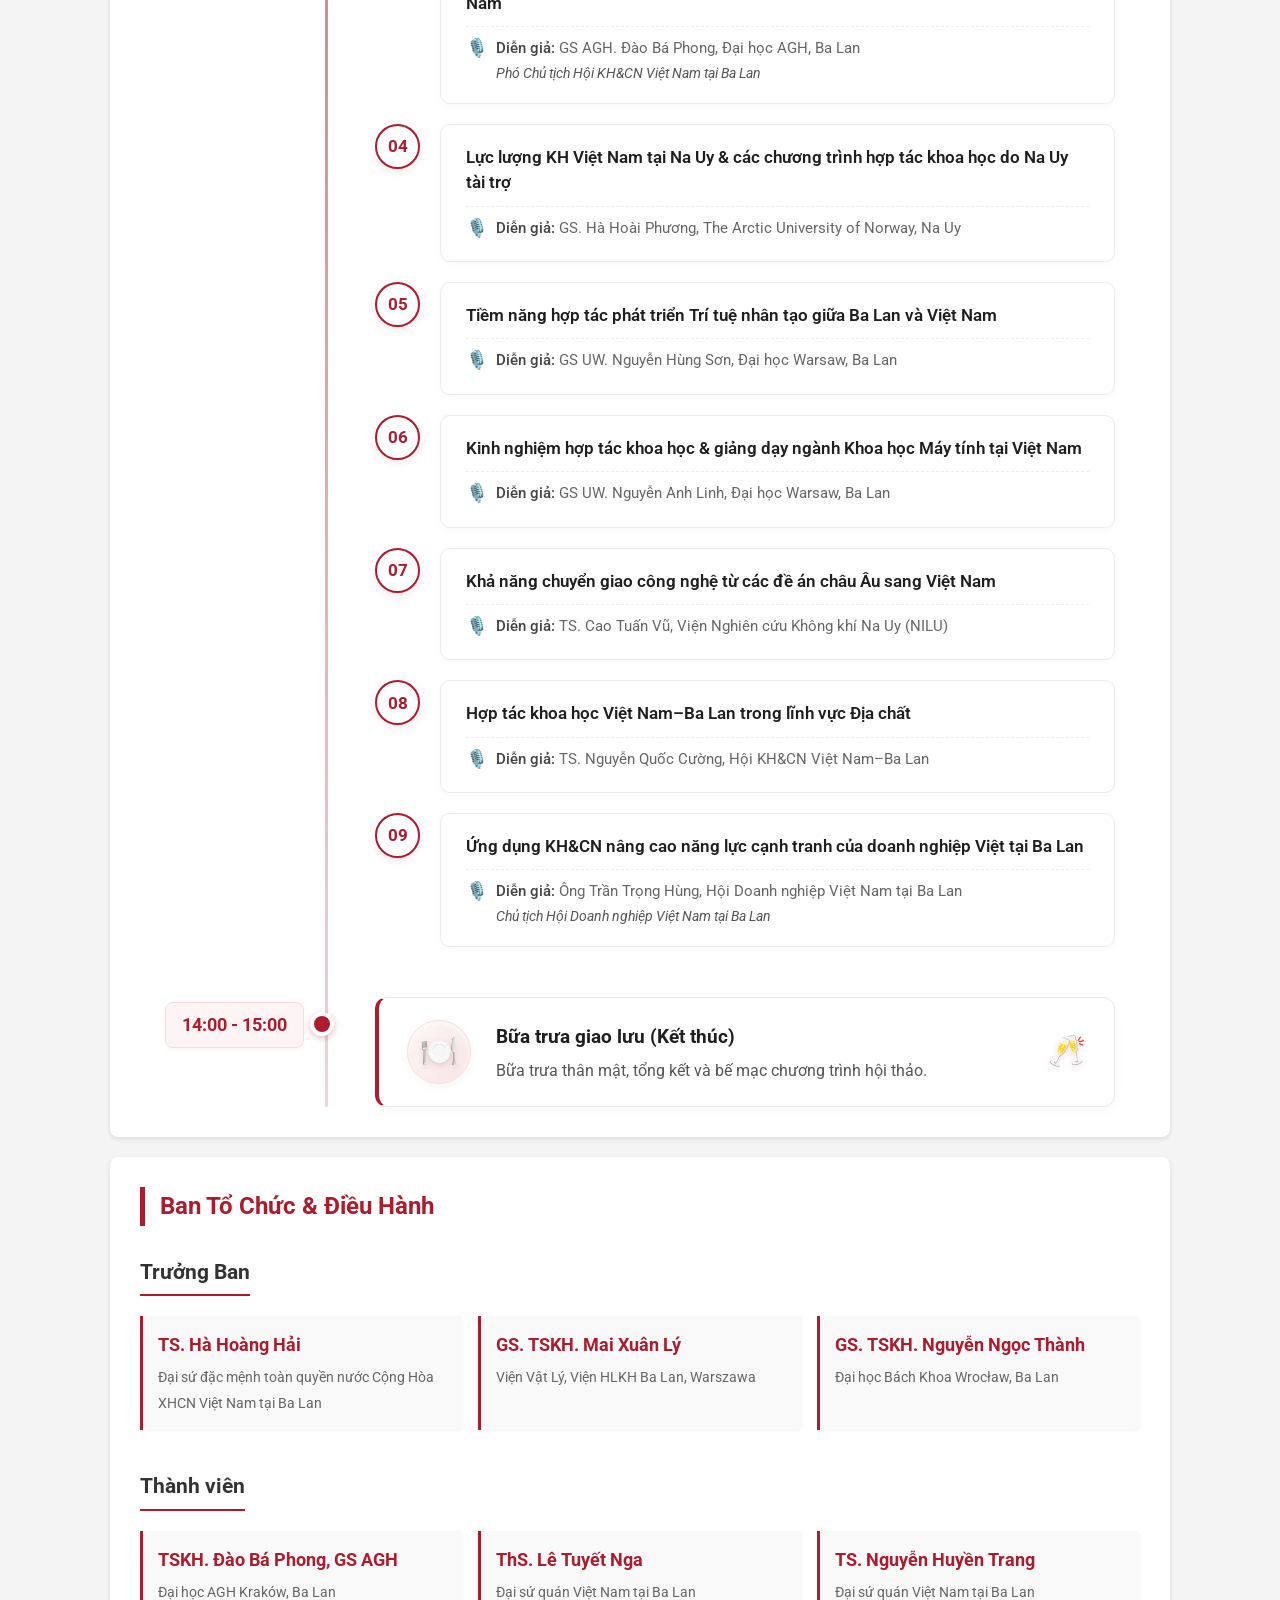
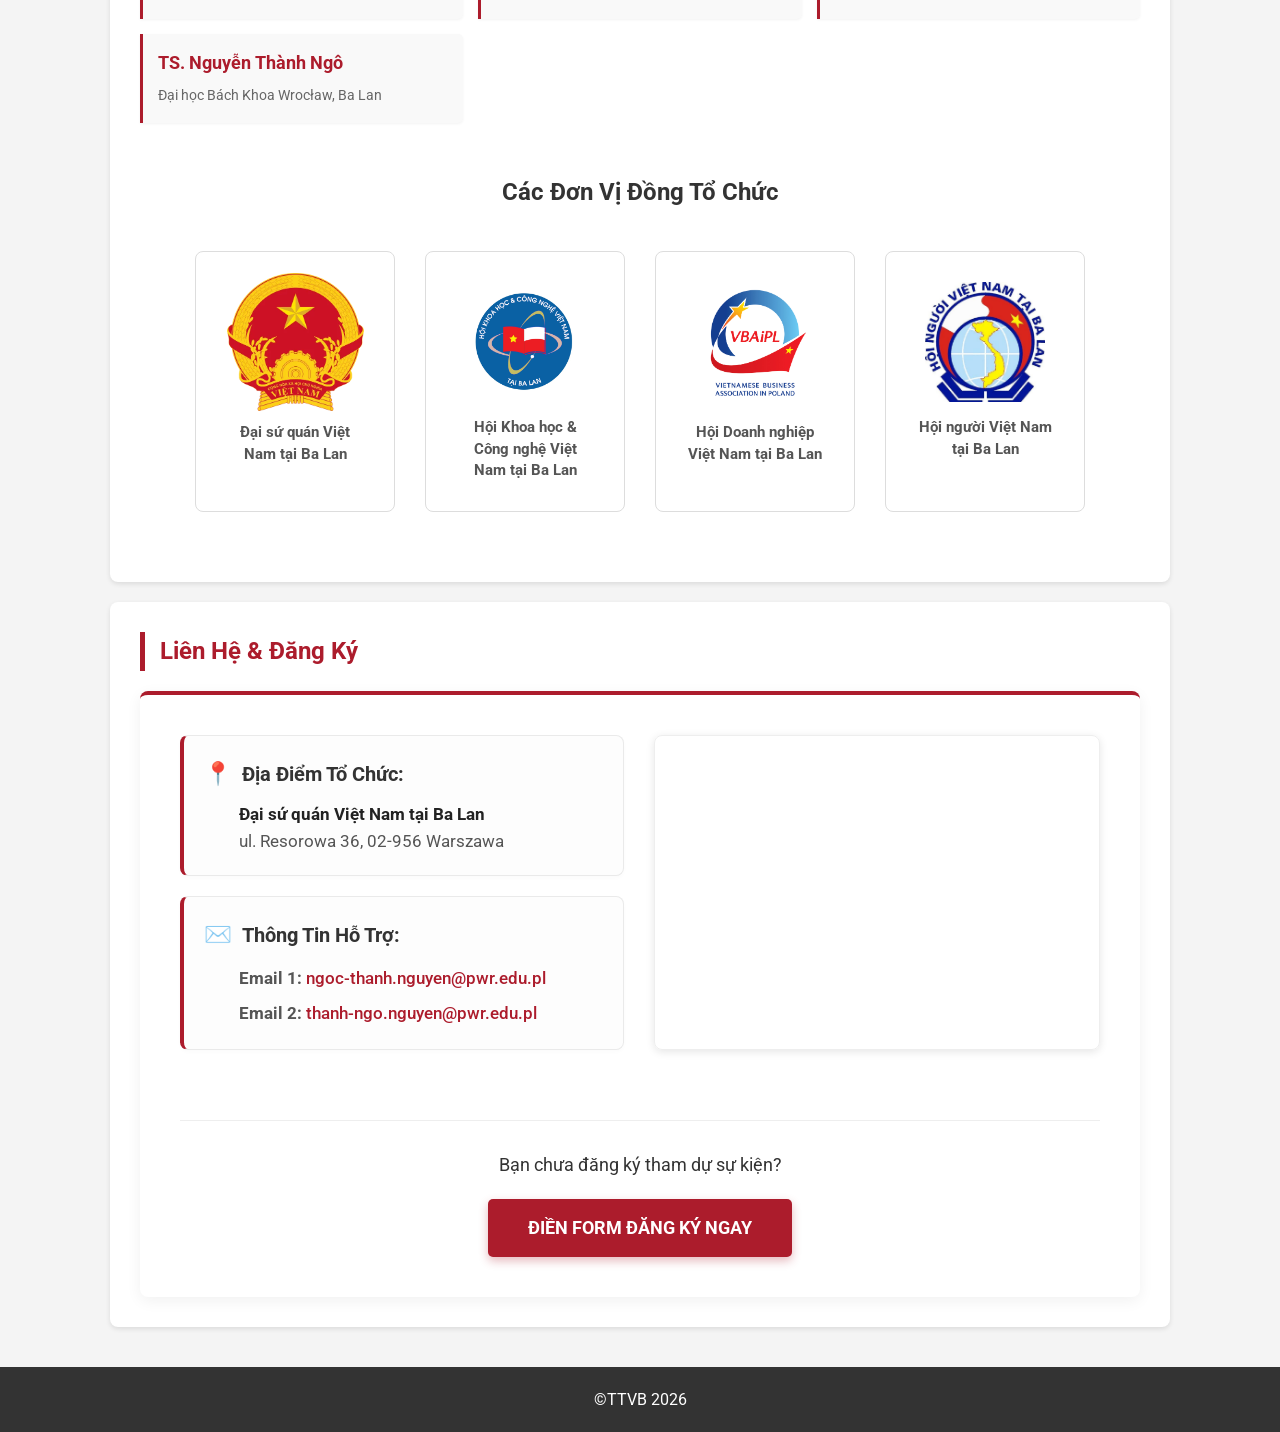
==== commit 9ff924c4: "Add files via upload" ====
--- a/index.html
+++ b/index.html
@@ -574,10 +574,10 @@
             line-height: 1.4;
         }
 
-        /* CHỈNH SỬA TẠI ĐÂY: Thêm class in nghiêng cho các diễn giả đặc biệt */
+        /* Thêm class in nghiêng cho các diễn giả đặc biệt */
         .speaker-info-block.italic-title {
             font-style: italic;
-            color: #555; /* Đậm màu hơn một chút cho tiêu đề in nghiêng nổi bật */
+            color: #555;
         }
 
         /* Highlighted Box (For Section Intro / Summaries) */
@@ -600,39 +600,81 @@
 
         /* Break / Lunch Card */
         .break-card {
-            background: #fdfdfd;
-            border: 1px solid #f0eaeb;
-            border-radius: 10px;
-            padding: 18px 25px;
+            background: #ffffff;
+            border: 1px solid #eaeaea;
+            border-left: 4px solid #ac1c2c;
+            border-radius: 12px;
+            padding: 22px 28px;
             display: flex;
             align-items: center;
-            gap: 20px;
-            box-shadow: 0 2px 5px rgba(0, 0, 0, 0.02);
-        }
-
-        .break-icon {
-            font-size: 1.8rem;
-            background: #fcf4f5;
-            width: 55px;
-            height: 55px;
+            gap: 25px;
+            box-shadow: 0 4px 12px rgba(0, 0, 0, 0.03);
+            transition: transform 0.2s ease, box-shadow 0.2s ease;
+        }
+        
+        .break-card:hover {
+            transform: translateY(-2px);
+            box-shadow: 0 6px 18px rgba(172, 28, 44, 0.08);
+        }
+
+        /* Thiết kế khối Badge biểu tượng hình tròn cho biểu tượng bên trái */
+        .break-icon-wrapper {
+            width: 64px;
+            height: 64px;
+            background: linear-gradient(135deg, #fdf6f6 0%, #f7e6e6 100%);
+            border: 1px solid #fadbdc;
+            border-radius: 50%;
             display: flex;
             align-items: center;
             justify-content: center;
-            border-radius: 50%;
-            color: #ac1c2c;
             flex-shrink: 0;
+            box-shadow: inset 0 2px 4px rgba(255,255,255,0.9), 0 4px 8px rgba(172, 28, 44, 0.04);
+        }
+
+        /* Biểu tượng đứng độc lập bên phải không có vòng nền */
+        .break-icon-right-plain {
+            width: 64px;
+            height: 64px;
+            display: flex;
+            align-items: center;
+            justify-content: center;
+            flex-shrink: 0;
+        }
+
+        .break-icon-art {
+            font-size: 1.9rem;
+            line-height: 1;
+            filter: drop-shadow(0 2px 3px rgba(172, 28, 44, 0.15));
+            display: inline-block;
+        }
+
+        /* Hiệu ứng khói bốc nhẹ cho ly cafe */
+        .steam-effect {
+            animation: steam 2.5s ease-in-out infinite;
+        }
+
+        @keyframes steam {
+            0% { transform: translateY(0) scale(1); opacity: 0.8; }
+            50% { transform: translateY(-2px) scale(1.05); opacity: 1; }
+            100% { transform: translateY(0) scale(1); opacity: 0.8; }
+        }
+
+        .break-info {
+            flex-grow: 1; /* Để phần nội dung chữ co giãn ở giữa */
         }
 
         .break-info h4 {
-            margin: 0 0 5px 0;
-            font-size: 1.15rem;
-            color: #222;
+            margin: 0 0 6px 0;
+            font-size: 1.2rem;
+            color: #1f1f1f;
+            font-weight: 700;
         }
 
         .break-info p {
             margin: 0;
-            color: #666;
-            font-size: 0.95rem;
+            color: #555;
+            font-size: 0.98rem;
+            line-height: 1.5;
         }
 
         /* Mobile responsiveness */
@@ -711,7 +753,7 @@
 
             <p>Việt Nam đang bước vào một kỷ nguyên chuyển mình mạnh mẽ, nơi Khoa học Công nghệ và Đổi mới sáng tạo được
                 xem là "chìa khóa vàng", là động lực quan trọng nhất để thúc đẩy tăng trưởng GDP và đưa đất nước phát
-                triển bền vững. Để hiện thực hóa tầm nhìn đó, Nhà nước đang có many chính sách mời gọi nhân tài.</p>
+                triển bền vững. Để hiện thực hóa tầm nhìn đó, Nhà nước đang có nhiều chính sách mời gọi nhân tài.</p>
 
             <p>Hàng loạt chính sách đột phá, những ưu đãi hấp dẫn cùng môi trường nghiên cứu ngày càng cởi mở đã được
                 ban hành với mục tiêu duy nhất: Thu hút và tạo không gian phát triển tốt nhất cho các nhà khoa học,
@@ -859,7 +901,59 @@
                     </div>
                     <div class="session-details">
                         <div class="break-card">
-                            <div class="break-icon">☕</div>
+                            <div class="break-icon-wrapper">
+                                <svg xmlns="http://www.w3.org/2000/svg" viewBox="0 0 64 64" width="44" height="44" role="img" aria-label="Coffee cup">
+                                    <style>
+                                        .steam1 { animation: rise1 2.4s ease-in-out infinite; }
+                                        .steam2 { animation: rise2 2.4s ease-in-out infinite 0.5s; }
+                                        .steam3 { animation: rise3 2.4s ease-in-out infinite 1s; }
+                                        @keyframes rise1 {
+                                            0%   { opacity: 0;   transform: translateY(0)    scaleX(1); }
+                                            30%  { opacity: 0.9; transform: translateY(-4px)  scaleX(1.1); }
+                                            70%  { opacity: 0.5; transform: translateY(-9px)  scaleX(0.9); }
+                                            100% { opacity: 0;   transform: translateY(-13px) scaleX(1); }
+                                        }
+                                        @keyframes rise2 {
+                                            0%   { opacity: 0;   transform: translateY(0)    scaleX(1); }
+                                            30%  { opacity: 0.9; transform: translateY(-5px)  scaleX(0.9); }
+                                            70%  { opacity: 0.4; transform: translateY(-10px) scaleX(1.1); }
+                                            100% { opacity: 0;   transform: translateY(-14px) scaleX(1); }
+                                        }
+                                        @keyframes rise3 {
+                                            0%   { opacity: 0;   transform: translateY(0)   scaleX(1); }
+                                            30%  { opacity: 0.8; transform: translateY(-4px) scaleX(1.05); }
+                                            70%  { opacity: 0.4; transform: translateY(-8px) scaleX(0.95); }
+                                            100% { opacity: 0;   transform: translateY(-12px) scaleX(1); }
+                                        }
+                                    </style>
+                                    <!-- Steam wisps -->
+                                    <g fill="none" stroke="#ac1c2c" stroke-width="1.6" stroke-linecap="round">
+                                        <path class="steam1" d="M22 16 Q20 12 22 8" transform-origin="22 12"/>
+                                        <path class="steam2" d="M31 15 Q29 11 31 7" transform-origin="31 11"/>
+                                        <path class="steam3" d="M40 16 Q38 12 40 8" transform-origin="40 12"/>
+                                    </g>
+                                    <!-- Cup body -->
+                                    <path d="M14 22 L18 50 Q18.5 53 22 53 L42 53 Q45.5 53 46 50 L50 22 Z"
+                                          fill="#fff" stroke="#ac1c2c" stroke-width="1.8" stroke-linejoin="round"/>
+                                    <!-- Coffee liquid surface -->
+                                    <ellipse cx="32" cy="24" rx="14" ry="3.5" fill="#c8604a" opacity="0.85"/>
+                                    <!-- Cup inner gradient shading -->
+                                    <path d="M17 27 L20 49 Q20.3 51.5 22 51.5 L42 51.5 Q43.7 51.5 44 49 L47 27"
+                                          fill="url(#cupFill)" stroke="none"/>
+                                    <!-- Handle -->
+                                    <path d="M50 30 Q60 30 60 38 Q60 46 50 46"
+                                          fill="none" stroke="#ac1c2c" stroke-width="2.2" stroke-linecap="round"/>
+                                    <!-- Saucer -->
+                                    <ellipse cx="32" cy="55" rx="20" ry="3.5"
+                                             fill="#f7e6e6" stroke="#ac1c2c" stroke-width="1.4"/>
+                                    <defs>
+                                        <linearGradient id="cupFill" x1="0" y1="0" x2="0" y2="1">
+                                            <stop offset="0%"   stop-color="#c8604a" stop-opacity="0.25"/>
+                                            <stop offset="100%" stop-color="#c8604a" stop-opacity="0.08"/>
+                                        </linearGradient>
+                                    </defs>
+                                </svg>
+                            </div>
                             <div class="break-info">
                                 <h4>Nghỉ giải lao (Coffee break)</h4>
                                 <p>Dùng trà, cà phê nhẹ và giao lưu tự do giữa các khách mời.</p>
@@ -883,8 +977,24 @@
                             </div>
 
                             <ul class="program-timeline">
+                                  <li class="timeline-item">
+                                    <div class="timeline-marker">01</div>
+                                    <div class="timeline-card">
+                                        <span class="timeline-topic">Thảo luận về một số trọng tâm trong công cuộc phát triển KHCN ở Việt Nam</span>
+                                        <p class="timeline-speaker">
+                                            <span class="speaker-icon">🎙️</span>
+                                            <span class="speaker-text-wrapper">
+                                                <span class="speaker-name">Diễn giả:</span> GS. Nguyễn Ngọc Thành, Đại học Bách khoa Wrocław, Ba Lan
+                                                <span class="speaker-info-block italic-title">Thành viên Hội đồng Giáo sư nhà nước Ba Lan</span>
+                                                <span class="speaker-info-block italic-title">Thành viên Hội đồng Tin học, Viện Hàn lâm Khoa học Ba Lan (PAN)</span>
+                                            </span>
+                                        </p>
+                                    </div>
+                                </li>
+
+
                                 <li class="timeline-item">
-                                    <div class="timeline-marker">01</div>
+                                    <div class="timeline-marker">02</div>
                                     <div class="timeline-card">
                                         <span class="timeline-topic">Vai trò Hội KH&CN Việt Nam–Ba Lan trong cầu nối nghiên cứu khoa học giữa hai nước</span>
                                         <p class="timeline-speaker">
@@ -897,7 +1007,7 @@
                                     </div>
                                 </li>
                                 <li class="timeline-item">
-                                    <div class="timeline-marker">02</div>
+                                    <div class="timeline-marker">03</div>
                                     <div class="timeline-card">
                                         <span class="timeline-topic">Kinh nghiệm xây dựng dự án hợp tác giữa Đại học AGH và các trường đại học Việt Nam</span>
                                         <p class="timeline-speaker">
@@ -910,7 +1020,7 @@
                                     </div>
                                 </li>
                                 <li class="timeline-item">
-                                    <div class="timeline-marker">03</div>
+                                    <div class="timeline-marker">04</div>
                                     <div class="timeline-card">
                                         <span class="timeline-topic">Lực lượng KH Việt Nam tại Na Uy & các chương trình hợp tác khoa học do Na Uy tài trợ</span>
                                         <p class="timeline-speaker">
@@ -920,7 +1030,7 @@
                                     </div>
                                 </li>
                                 <li class="timeline-item">
-                                    <div class="timeline-marker">04</div>
+                                    <div class="timeline-marker">05</div>
                                     <div class="timeline-card">
                                         <span class="timeline-topic">Tiềm năng hợp tác phát triển Trí tuệ nhân tạo giữa Ba Lan và Việt Nam</span>
                                         <p class="timeline-speaker">
@@ -930,7 +1040,7 @@
                                     </div>
                                 </li>
                                 <li class="timeline-item">
-                                    <div class="timeline-marker">05</div>
+                                    <div class="timeline-marker">06</div>
                                     <div class="timeline-card">
                                         <span class="timeline-topic">Kinh nghiệm hợp tác khoa học & giảng dạy ngành Khoa học Máy tính tại Việt Nam</span>
                                         <p class="timeline-speaker">
@@ -940,7 +1050,7 @@
                                     </div>
                                 </li>
                                 <li class="timeline-item">
-                                    <div class="timeline-marker">06</div>
+                                    <div class="timeline-marker">07</div>
                                     <div class="timeline-card">
                                         <span class="timeline-topic">Khả năng chuyển giao công nghệ từ các đề án châu Âu sang Việt Nam</span>
                                         <p class="timeline-speaker">
@@ -950,7 +1060,7 @@
                                     </div>
                                 </li>
                                 <li class="timeline-item">
-                                    <div class="timeline-marker">07</div>
+                                    <div class="timeline-marker">08</div>
                                     <div class="timeline-card">
                                         <span class="timeline-topic">Hợp tác khoa học Việt Nam–Ba Lan trong lĩnh vực Địa chất</span>
                                         <p class="timeline-speaker">
@@ -960,7 +1070,7 @@
                                     </div>
                                 </li>
                                 <li class="timeline-item">
-                                    <div class="timeline-marker">08</div>
+                                    <div class="timeline-marker">09</div>
                                     <div class="timeline-card">
                                         <span class="timeline-topic">Ứng dụng KH&CN nâng cao năng lực cạnh tranh của doanh nghiệp Việt tại Ba Lan</span>
                                         <p class="timeline-speaker">
@@ -972,20 +1082,7 @@
                                         </p>
                                     </div>
                                 </li>
-                                <li class="timeline-item">
-                                    <div class="timeline-marker">09</div>
-                                    <div class="timeline-card">
-                                        <span class="timeline-topic">Thảo luận về một số trọng tâm trong công cuộc phát triển KHCN ở Việt Nam</span>
-                                        <p class="timeline-speaker">
-                                            <span class="speaker-icon">🎙️</span>
-                                            <span class="speaker-text-wrapper">
-                                                <span class="speaker-name">Diễn giả:</span> GS. Nguyễn Ngọc Thành, Đại học Bách khoa Wrocław, Ba Lan
-                                                <span class="speaker-info-block italic-title">Thành viên Hội đồng Giáo sư nhà nước Ba Lan</span>
-                                                <span class="speaker-info-block italic-title">Thành viên Hội đồng Tin học, Viện Hàn lâm Khoa học Ba Lan (PAN)</span>
-                                            </span>
-                                        </p>
-                                    </div>
-                                </li>
+                              
                             </ul>
                         </div>
                     </div>
@@ -996,10 +1093,17 @@
                     </div>
                     <div class="session-details">
                         <div class="break-card">
-                            <div class="break-icon">🍽️</div>
+                            <div class="break-icon-wrapper">
+                                <span class="break-icon-art">🍽️</span>
+                            </div>
+                            
                             <div class="break-info">
                                 <h4>Bữa trưa giao lưu (Kết thúc)</h4>
                                 <p>Bữa trưa thân mật, tổng kết và bế mạc chương trình hội thảo.</p>
+                            </div>
+                            
+                            <div class="break-icon-plain">
+                                <span class="break-icon-art">🥂</span>
                             </div>
                         </div>
                     </div>
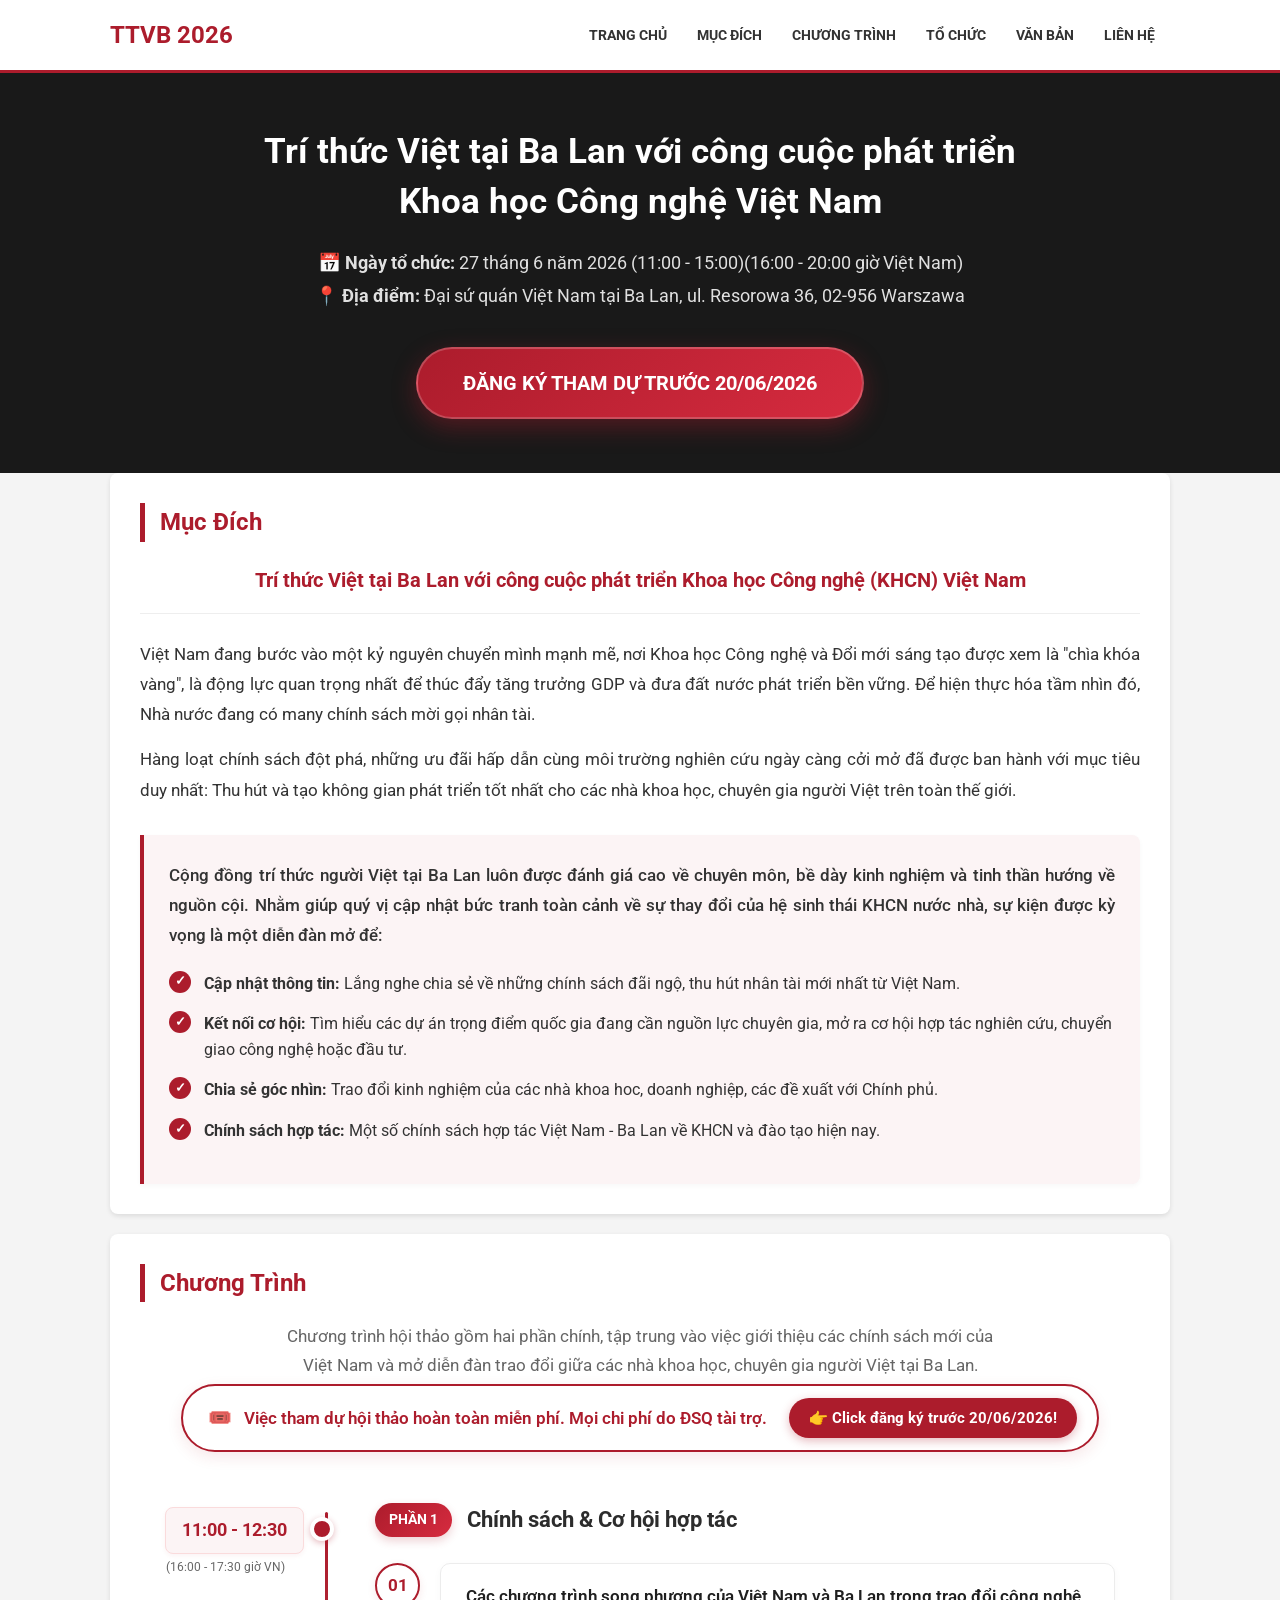
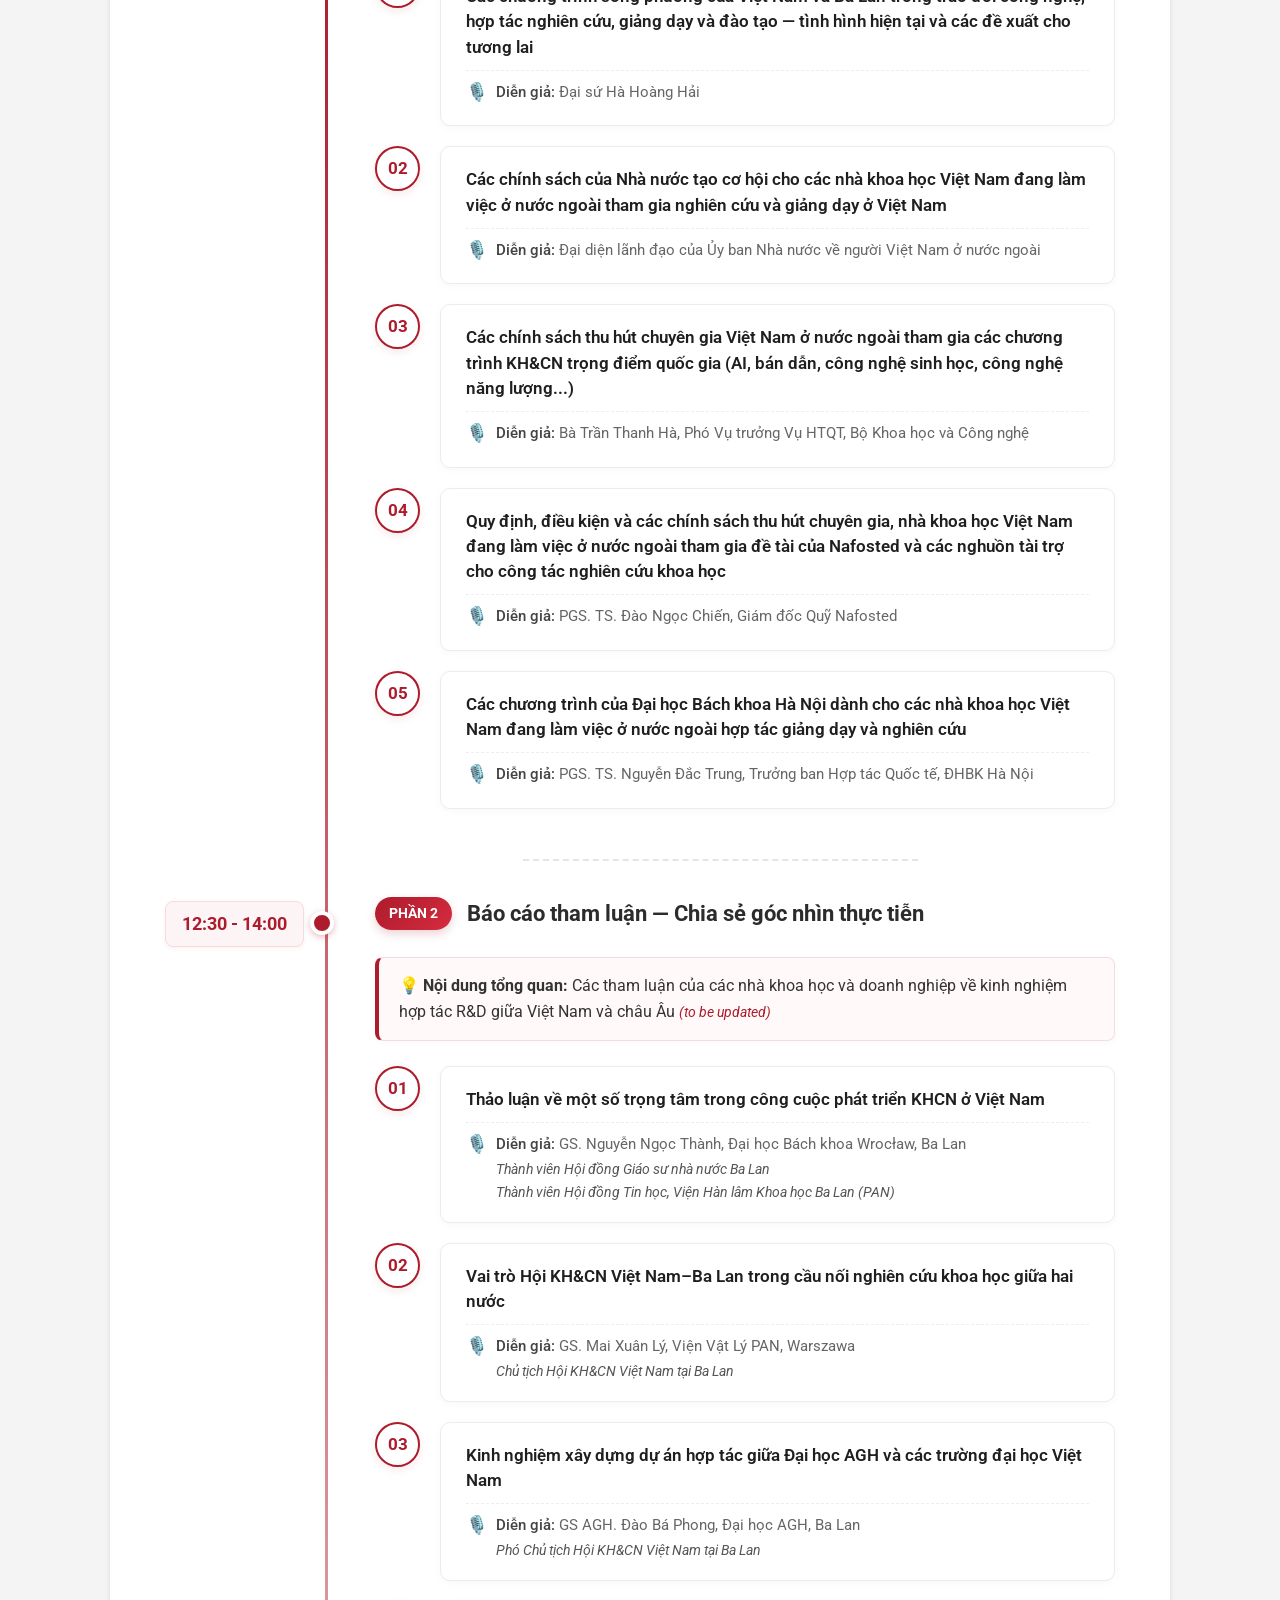
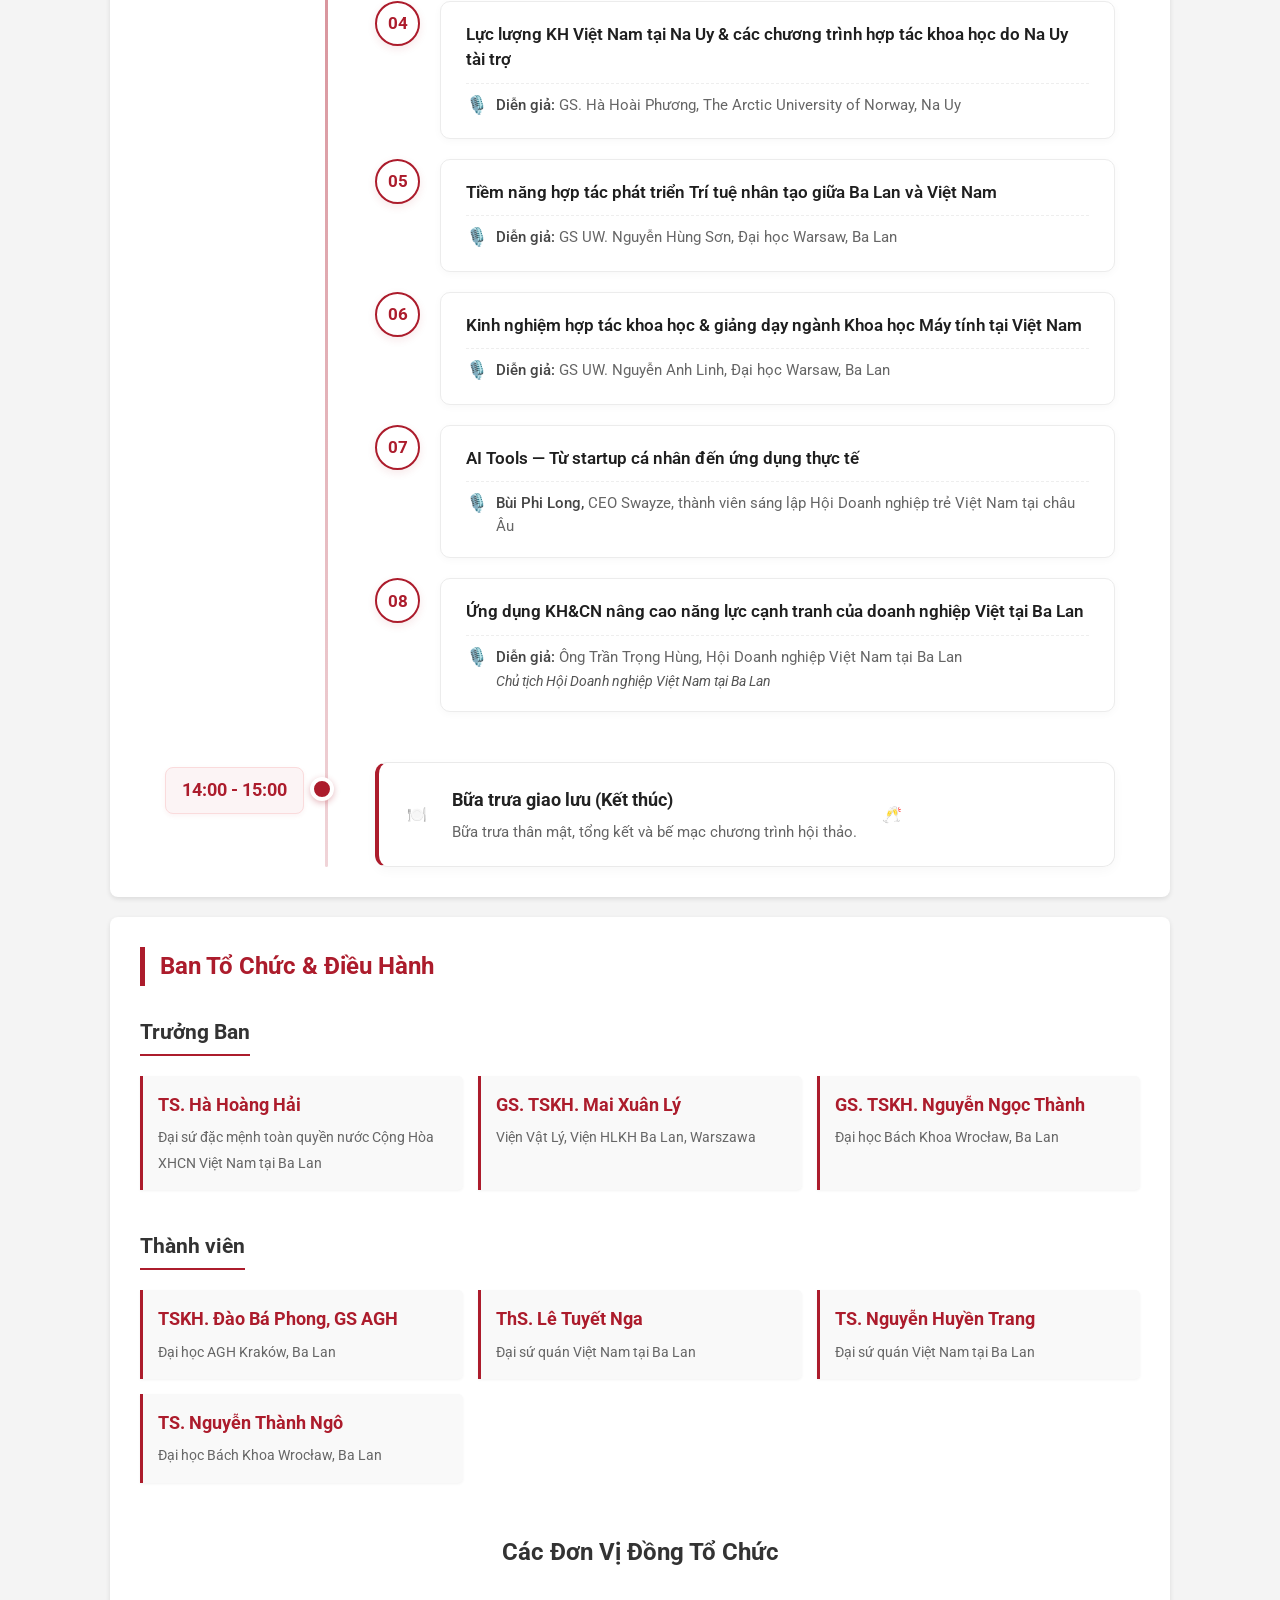
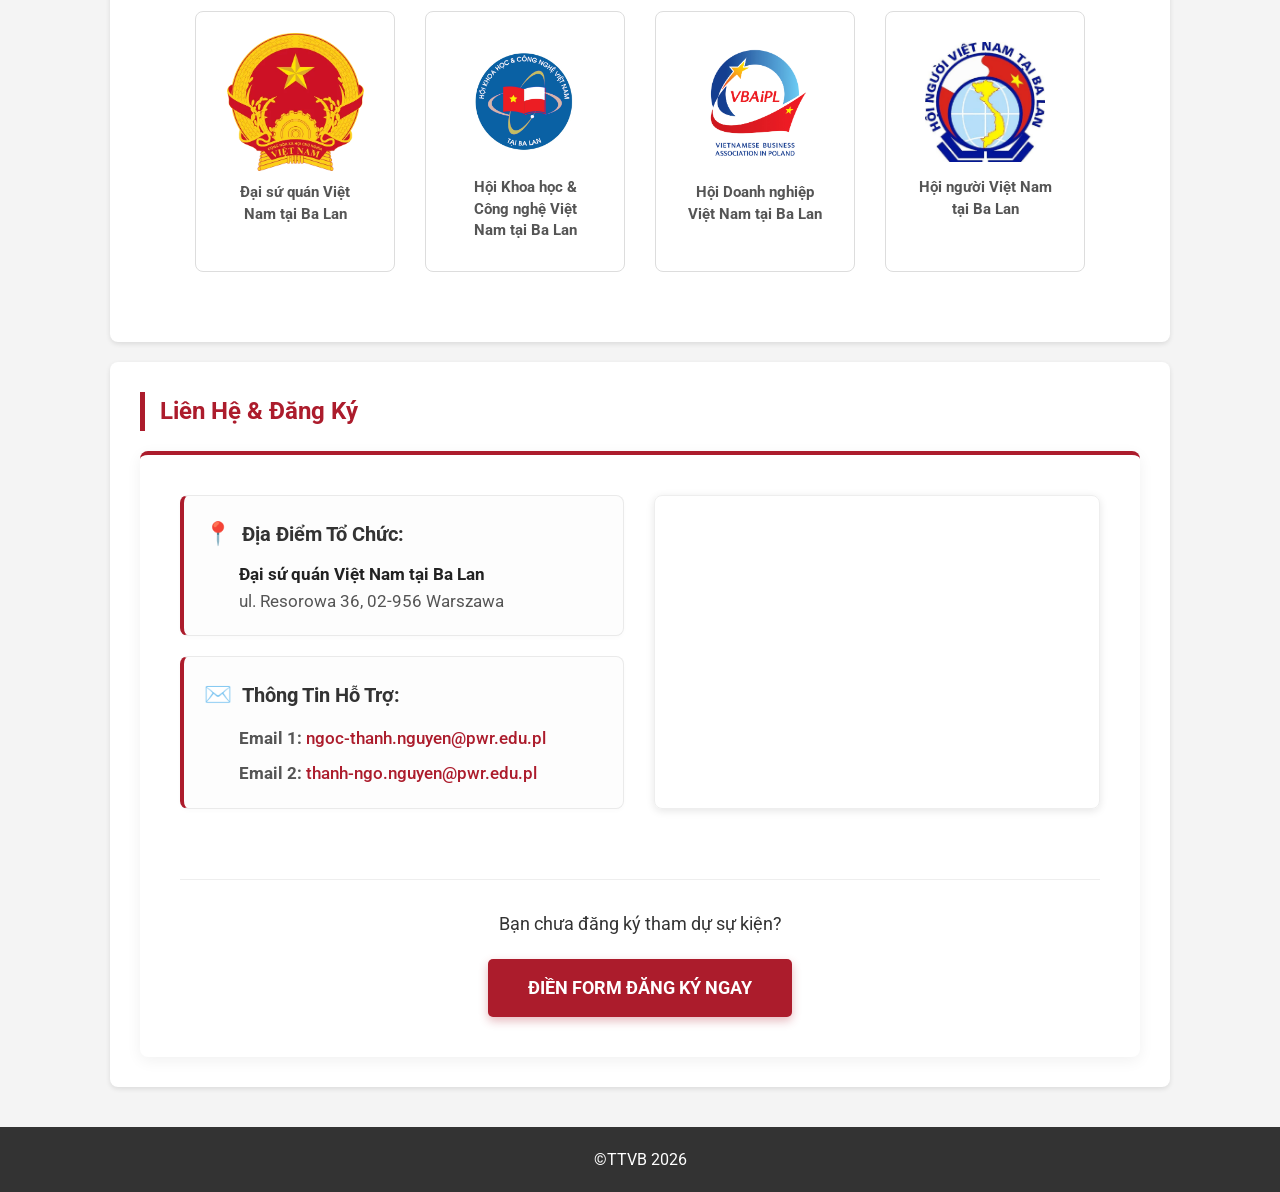
==== commit 4a00cc97: "Add files via upload" ====
--- a/index.html
+++ b/index.html
@@ -418,6 +418,15 @@
             text-align: center;
         }
 
+        .time-subtext {
+            display: block;
+            font-size: 0.75rem;
+            font-weight: normal;
+            color: #666;
+            margin-top: 4px;
+            text-align: center;
+        }
+
         /* Node dot on the timeline */
         .session-time::after {
             content: "";
@@ -577,7 +586,7 @@
         /* Thêm class in nghiêng cho các diễn giả đặc biệt */
         .speaker-info-block.italic-title {
             font-style: italic;
-            color: #555;
+            color: #555; /* Đậm màu hơn một chút cho tiêu đề in nghiêng nổi bật */
         }
 
         /* Highlighted Box (For Section Intro / Summaries) */
@@ -617,64 +626,42 @@
             box-shadow: 0 6px 18px rgba(172, 28, 44, 0.08);
         }
 
-        /* Thiết kế khối Badge biểu tượng hình tròn cho biểu tượng bên trái */
-        .break-icon-wrapper {
-            width: 64px;
-            height: 64px;
-            background: linear-gradient(135deg, #fdf6f6 0%, #f7e6e6 100%);
-            border: 1px solid #fadbdc;
-            border-radius: 50%;
+        .break-icon {
+            font-size: 1.8rem;
+            background: #fcf4f5;
+            width: 55px;
+            height: 55px;
             display: flex;
             align-items: center;
             justify-content: center;
+            border-radius: 50%;
+            color: #ac1c2c;
             flex-shrink: 0;
-            box-shadow: inset 0 2px 4px rgba(255,255,255,0.9), 0 4px 8px rgba(172, 28, 44, 0.04);
-        }
-
-        /* Biểu tượng đứng độc lập bên phải không có vòng nền */
-        .break-icon-right-plain {
-            width: 64px;
-            height: 64px;
-            display: flex;
-            align-items: center;
-            justify-content: center;
-            flex-shrink: 0;
-        }
-
-        .break-icon-art {
-            font-size: 1.9rem;
-            line-height: 1;
-            filter: drop-shadow(0 2px 3px rgba(172, 28, 44, 0.15));
-            display: inline-block;
-        }
-
-        /* Hiệu ứng khói bốc nhẹ cho ly cafe */
-        .steam-effect {
-            animation: steam 2.5s ease-in-out infinite;
-        }
-
-        @keyframes steam {
-            0% { transform: translateY(0) scale(1); opacity: 0.8; }
-            50% { transform: translateY(-2px) scale(1.05); opacity: 1; }
-            100% { transform: translateY(0) scale(1); opacity: 0.8; }
-        }
-
-        .break-info {
-            flex-grow: 1; /* Để phần nội dung chữ co giãn ở giữa */
         }
 
         .break-info h4 {
-            margin: 0 0 6px 0;
-            font-size: 1.2rem;
-            color: #1f1f1f;
-            font-weight: 700;
+            margin: 0 0 5px 0;
+            font-size: 1.15rem;
+            color: #222;
         }
 
         .break-info p {
             margin: 0;
-            color: #555;
-            font-size: 0.98rem;
-            line-height: 1.5;
+            color: #666;
+            font-size: 0.95rem;
+        }
+
+        /* CHỈNH SỬA TẠI ĐÂY: Đường nét đứt tăng width: 50% và căn giữa trong vùng chi tiết */
+        .dashed-separator-block {
+            margin: 35px 0;
+            padding-left: 160px; /* Bằng khoảng cách của trục thời gian bên trái để căn giữa phần còn lại */
+            display: flex;
+            justify-content: center;
+        }
+
+        .dashed-line {
+            border-top: 2px dashed #e5e5e5;
+            width: 50%; /* Độ rộng 50% theo yêu cầu */
         }
 
         /* Mobile responsiveness */
@@ -704,6 +691,10 @@
 
             .session-details {
                 padding-left: 20px;
+            }
+
+            .dashed-separator-block {
+                padding-left: 0; /* Trên mobile huỷ padding để căn giữa toàn màn hình */
             }
         }
     </style>
@@ -731,7 +722,7 @@
                 phát triển <br>Khoa học Công nghệ Việt Nam</h1>
 
             <div style="margin-bottom: 35px; font-size: 1.15rem; color: #e0e0e0; line-height: 1.8;">
-                <p>📅 <b>Ngày tổ chức:</b> 27 tháng 6 năm 2026 (11:00 - 15:00)</p>
+                <p>📅 <b>Ngày tổ chức:</b> 27 tháng 6 năm 2026 (11:00 - 15:00)(16:00 - 20:00 giờ Việt Nam)</p>
                 <p>📍 <b>Địa điểm:</b> Đại sứ quán Việt Nam tại Ba Lan, ul. Resorowa 36, 02-956 Warszawa</p>
             </div>
 
@@ -753,7 +744,7 @@
 
             <p>Việt Nam đang bước vào một kỷ nguyên chuyển mình mạnh mẽ, nơi Khoa học Công nghệ và Đổi mới sáng tạo được
                 xem là "chìa khóa vàng", là động lực quan trọng nhất để thúc đẩy tăng trưởng GDP và đưa đất nước phát
-                triển bền vững. Để hiện thực hóa tầm nhìn đó, Nhà nước đang có nhiều chính sách mời gọi nhân tài.</p>
+                triển bền vững. Để hiện thực hóa tầm nhìn đó, Nhà nước đang có many chính sách mời gọi nhân tài.</p>
 
             <p>Hàng loạt chính sách đột phá, những ưu đãi hấp dẫn cùng môi trường nghiên cứu ngày càng cởi mở đã được
                 ban hành với mục tiêu duy nhất: Thu hút và tạo không gian phát triển tốt nhất cho các nhà khoa học,
@@ -806,6 +797,7 @@
                 <div class="session-block">
                     <div class="session-time">
                         <span class="time-text">11:00 - 12:30</span>
+                        <span class="time-subtext">(16:00 - 17:30 giờ VN)</span>
                     </div>
                     <div class="session-details">
                         <div class="part-header">
@@ -838,7 +830,7 @@
                                     </span>
                                     <p class="timeline-speaker">
                                         <span class="speaker-icon">🎙️</span>
-                                        <span class="speaker-text-wrapper"><span class="speaker-name">Diễn giả:</span> Đại diện của Ủy ban Nhà nước
+                                        <span class="speaker-text-wrapper"><span class="speaker-name">Diễn giả:</span> Đại diện lãnh đạo của Ủy ban Nhà nước
                                             về người Việt Nam ở nước ngoài</span>
                                     </p>
                                 </div>
@@ -854,8 +846,7 @@
                                     </span>
                                     <p class="timeline-speaker">
                                         <span class="speaker-icon">🎙️</span>
-                                        <span class="speaker-text-wrapper"><span class="speaker-name">Diễn giả:</span> Đại diện lãnh đạo Vụ Hợp tác
-                                            Quốc tế, Bộ Khoa học và Công nghệ</span>
+                                        <span class="speaker-text-wrapper"><span class="speaker-name">Diễn giả:</span> Bà Trần Thanh Hà, Phó Vụ trưởng Vụ HTQT, Bộ Khoa học và Công nghệ</span>
                                     </p>
                                 </div>
                             </li>
@@ -895,76 +886,13 @@
                     </div>
                 </div>
 
-                <div class="session-block">
-                    <div class="session-time">
-                        <span class="time-text">12:30 - 12:50</span>
-                    </div>
-                    <div class="session-details">
-                        <div class="break-card">
-                            <div class="break-icon-wrapper">
-                                <svg xmlns="http://www.w3.org/2000/svg" viewBox="0 0 64 64" width="44" height="44" role="img" aria-label="Coffee cup">
-                                    <style>
-                                        .steam1 { animation: rise1 2.4s ease-in-out infinite; }
-                                        .steam2 { animation: rise2 2.4s ease-in-out infinite 0.5s; }
-                                        .steam3 { animation: rise3 2.4s ease-in-out infinite 1s; }
-                                        @keyframes rise1 {
-                                            0%   { opacity: 0;   transform: translateY(0)    scaleX(1); }
-                                            30%  { opacity: 0.9; transform: translateY(-4px)  scaleX(1.1); }
-                                            70%  { opacity: 0.5; transform: translateY(-9px)  scaleX(0.9); }
-                                            100% { opacity: 0;   transform: translateY(-13px) scaleX(1); }
-                                        }
-                                        @keyframes rise2 {
-                                            0%   { opacity: 0;   transform: translateY(0)    scaleX(1); }
-                                            30%  { opacity: 0.9; transform: translateY(-5px)  scaleX(0.9); }
-                                            70%  { opacity: 0.4; transform: translateY(-10px) scaleX(1.1); }
-                                            100% { opacity: 0;   transform: translateY(-14px) scaleX(1); }
-                                        }
-                                        @keyframes rise3 {
-                                            0%   { opacity: 0;   transform: translateY(0)   scaleX(1); }
-                                            30%  { opacity: 0.8; transform: translateY(-4px) scaleX(1.05); }
-                                            70%  { opacity: 0.4; transform: translateY(-8px) scaleX(0.95); }
-                                            100% { opacity: 0;   transform: translateY(-12px) scaleX(1); }
-                                        }
-                                    </style>
-                                    <!-- Steam wisps -->
-                                    <g fill="none" stroke="#ac1c2c" stroke-width="1.6" stroke-linecap="round">
-                                        <path class="steam1" d="M22 16 Q20 12 22 8" transform-origin="22 12"/>
-                                        <path class="steam2" d="M31 15 Q29 11 31 7" transform-origin="31 11"/>
-                                        <path class="steam3" d="M40 16 Q38 12 40 8" transform-origin="40 12"/>
-                                    </g>
-                                    <!-- Cup body -->
-                                    <path d="M14 22 L18 50 Q18.5 53 22 53 L42 53 Q45.5 53 46 50 L50 22 Z"
-                                          fill="#fff" stroke="#ac1c2c" stroke-width="1.8" stroke-linejoin="round"/>
-                                    <!-- Coffee liquid surface -->
-                                    <ellipse cx="32" cy="24" rx="14" ry="3.5" fill="#c8604a" opacity="0.85"/>
-                                    <!-- Cup inner gradient shading -->
-                                    <path d="M17 27 L20 49 Q20.3 51.5 22 51.5 L42 51.5 Q43.7 51.5 44 49 L47 27"
-                                          fill="url(#cupFill)" stroke="none"/>
-                                    <!-- Handle -->
-                                    <path d="M50 30 Q60 30 60 38 Q60 46 50 46"
-                                          fill="none" stroke="#ac1c2c" stroke-width="2.2" stroke-linecap="round"/>
-                                    <!-- Saucer -->
-                                    <ellipse cx="32" cy="55" rx="20" ry="3.5"
-                                             fill="#f7e6e6" stroke="#ac1c2c" stroke-width="1.4"/>
-                                    <defs>
-                                        <linearGradient id="cupFill" x1="0" y1="0" x2="0" y2="1">
-                                            <stop offset="0%"   stop-color="#c8604a" stop-opacity="0.25"/>
-                                            <stop offset="100%" stop-color="#c8604a" stop-opacity="0.08"/>
-                                        </linearGradient>
-                                    </defs>
-                                </svg>
-                            </div>
-                            <div class="break-info">
-                                <h4>Nghỉ giải lao (Coffee break)</h4>
-                                <p>Dùng trà, cà phê nhẹ và giao lưu tự do giữa các khách mời.</p>
-                            </div>
-                        </div>
-                    </div>
+                <div class="dashed-separator-block">
+                    <div class="dashed-line"></div>
                 </div>
 
                 <div class="session-block">
                         <div class="session-time">
-                            <span class="time-text">12:50 - 14:00</span>
+                            <span class="time-text">12:30 - 14:00</span>
                         </div>
                         <div class="session-details">
                             <div class="part-header">
@@ -977,7 +905,7 @@
                             </div>
 
                             <ul class="program-timeline">
-                                  <li class="timeline-item">
+                                <li class="timeline-item">
                                     <div class="timeline-marker">01</div>
                                     <div class="timeline-card">
                                         <span class="timeline-topic">Thảo luận về một số trọng tâm trong công cuộc phát triển KHCN ở Việt Nam</span>
@@ -991,8 +919,6 @@
                                         </p>
                                     </div>
                                 </li>
-
-
                                 <li class="timeline-item">
                                     <div class="timeline-marker">02</div>
                                     <div class="timeline-card">
@@ -1052,25 +978,17 @@
                                 <li class="timeline-item">
                                     <div class="timeline-marker">07</div>
                                     <div class="timeline-card">
-                                        <span class="timeline-topic">Khả năng chuyển giao công nghệ từ các đề án châu Âu sang Việt Nam</span>
+                                        <span class="timeline-topic">AI Tools — Từ startup cá nhân đến ứng dụng thực tế</span>
                                         <p class="timeline-speaker">
                                             <span class="speaker-icon">🎙️</span>
-                                            <span class="speaker-text-wrapper"><span class="speaker-name">Diễn giả:</span> TS. Cao Tuấn Vũ, Viện Nghiên cứu Không khí Na Uy (NILU)</span>
+                                            <span class="speaker-text-wrapper">
+                                                <span class="speaker-name">Bùi Phi Long,</span> CEO Swayze, thành viên sáng lập Hội Doanh nghiệp trẻ Việt Nam tại châu Âu
+                                            </span>
                                         </p>
                                     </div>
                                 </li>
                                 <li class="timeline-item">
                                     <div class="timeline-marker">08</div>
-                                    <div class="timeline-card">
-                                        <span class="timeline-topic">Hợp tác khoa học Việt Nam–Ba Lan trong lĩnh vực Địa chất</span>
-                                        <p class="timeline-speaker">
-                                            <span class="speaker-icon">🎙️</span>
-                                            <span class="speaker-text-wrapper"><span class="speaker-name">Diễn giả:</span> TS. Nguyễn Quốc Cường, Hội KH&CN Việt Nam–Ba Lan</span>
-                                        </p>
-                                    </div>
-                                </li>
-                                <li class="timeline-item">
-                                    <div class="timeline-marker">09</div>
                                     <div class="timeline-card">
                                         <span class="timeline-topic">Ứng dụng KH&CN nâng cao năng lực cạnh tranh của doanh nghiệp Việt tại Ba Lan</span>
                                         <p class="timeline-speaker">
@@ -1082,7 +1000,6 @@
                                         </p>
                                     </div>
                                 </li>
-                              
                             </ul>
                         </div>
                     </div>
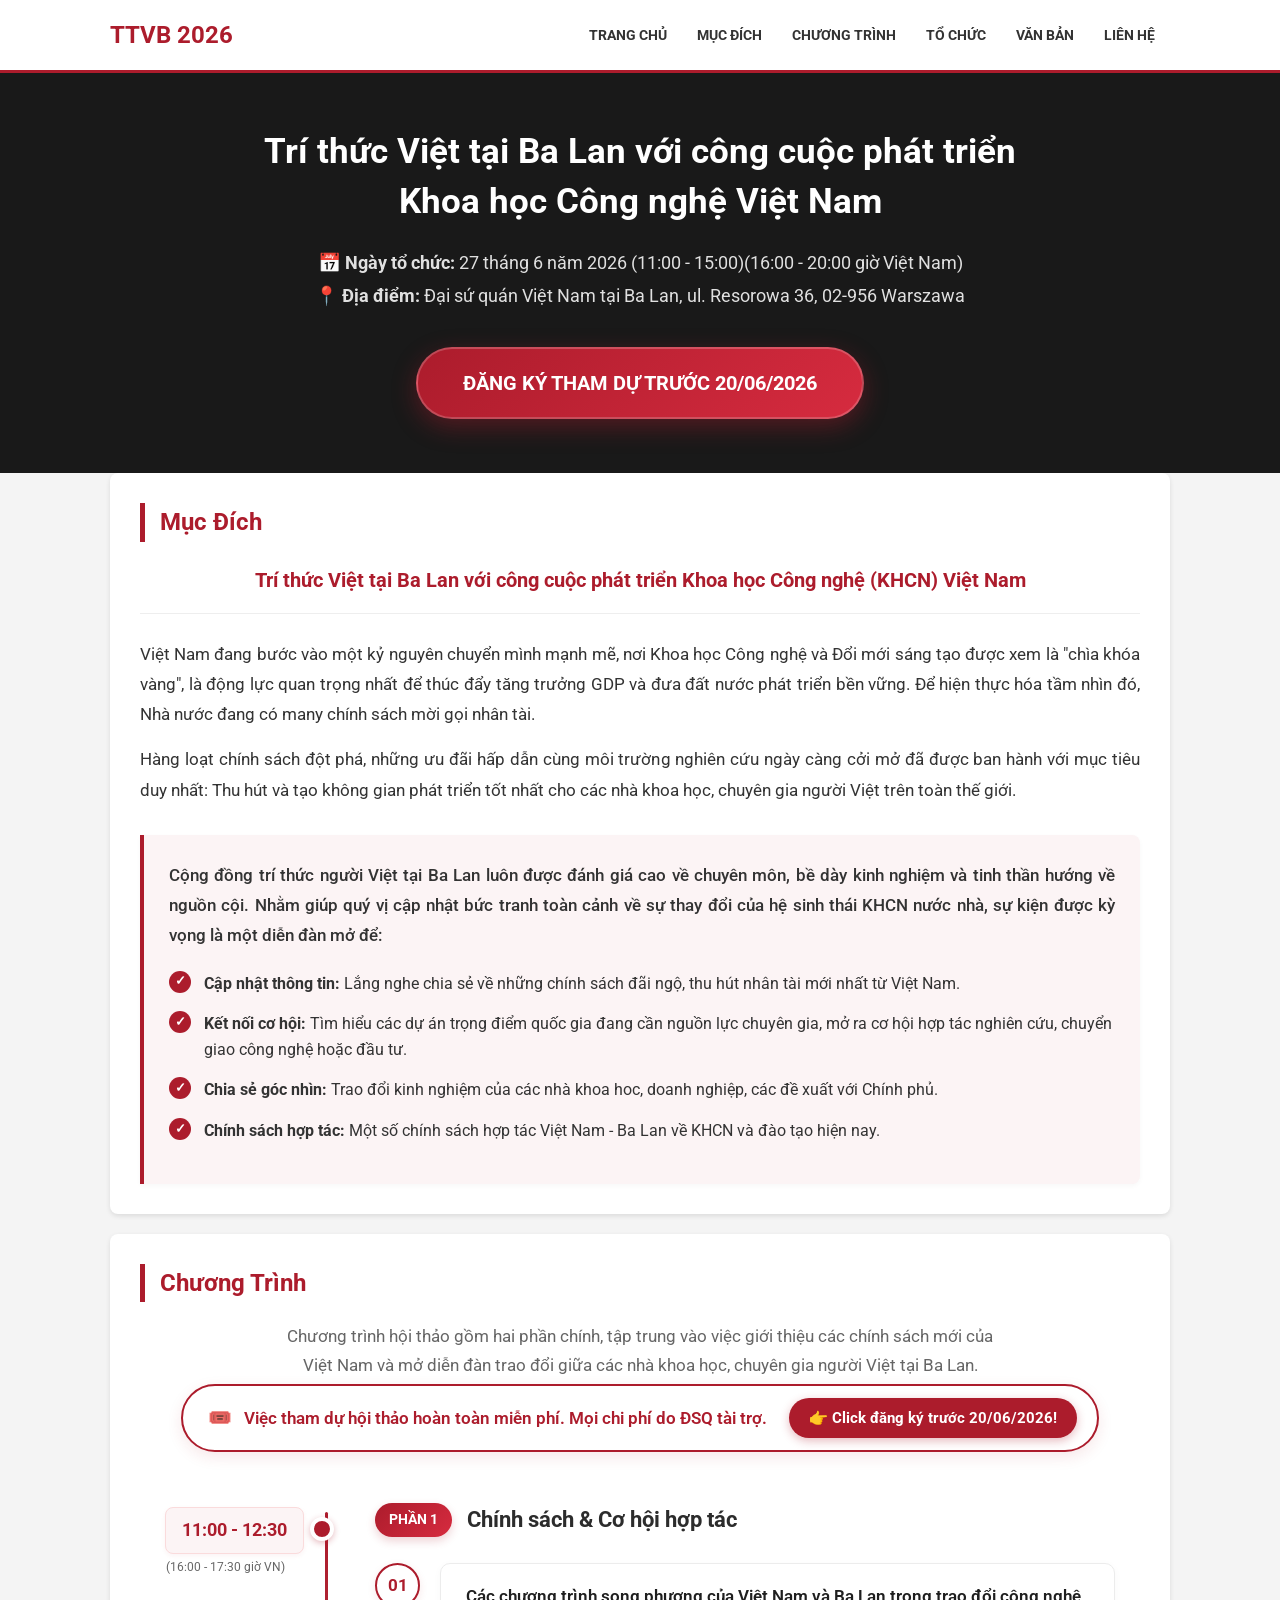
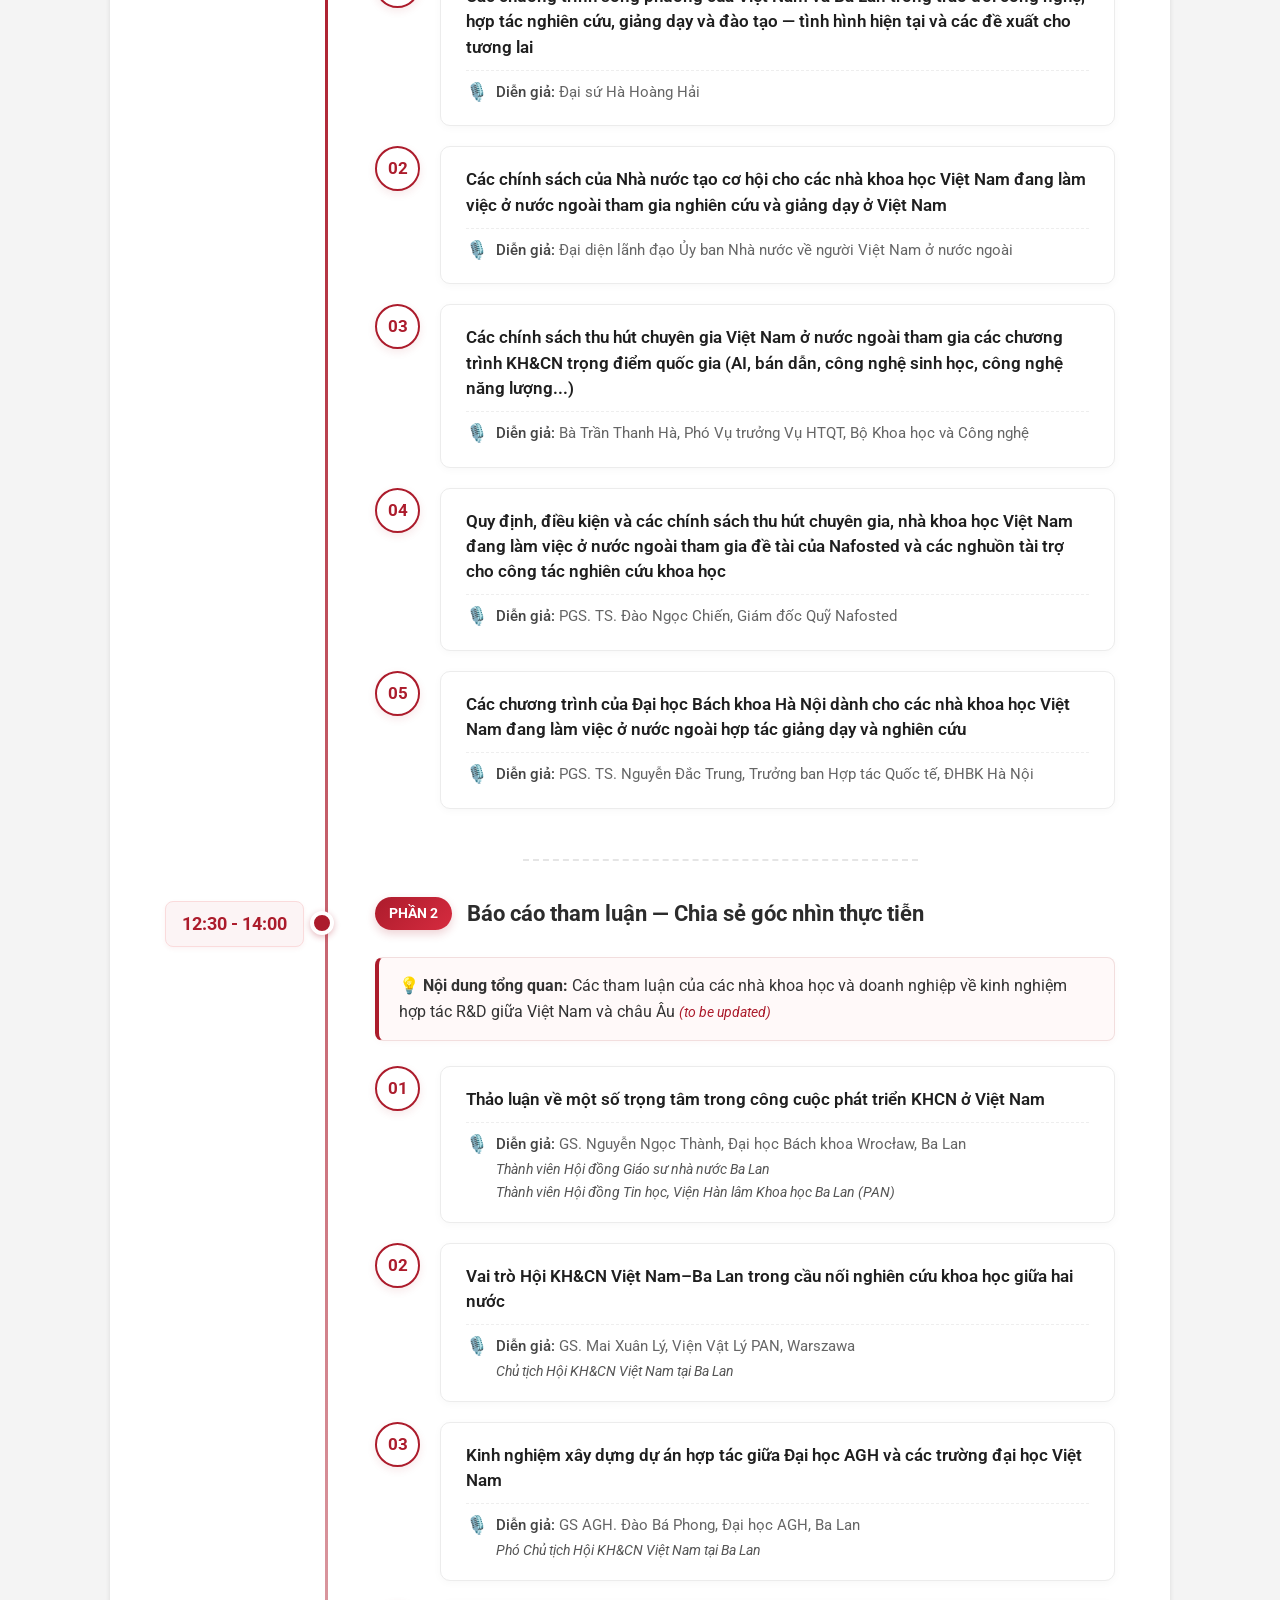
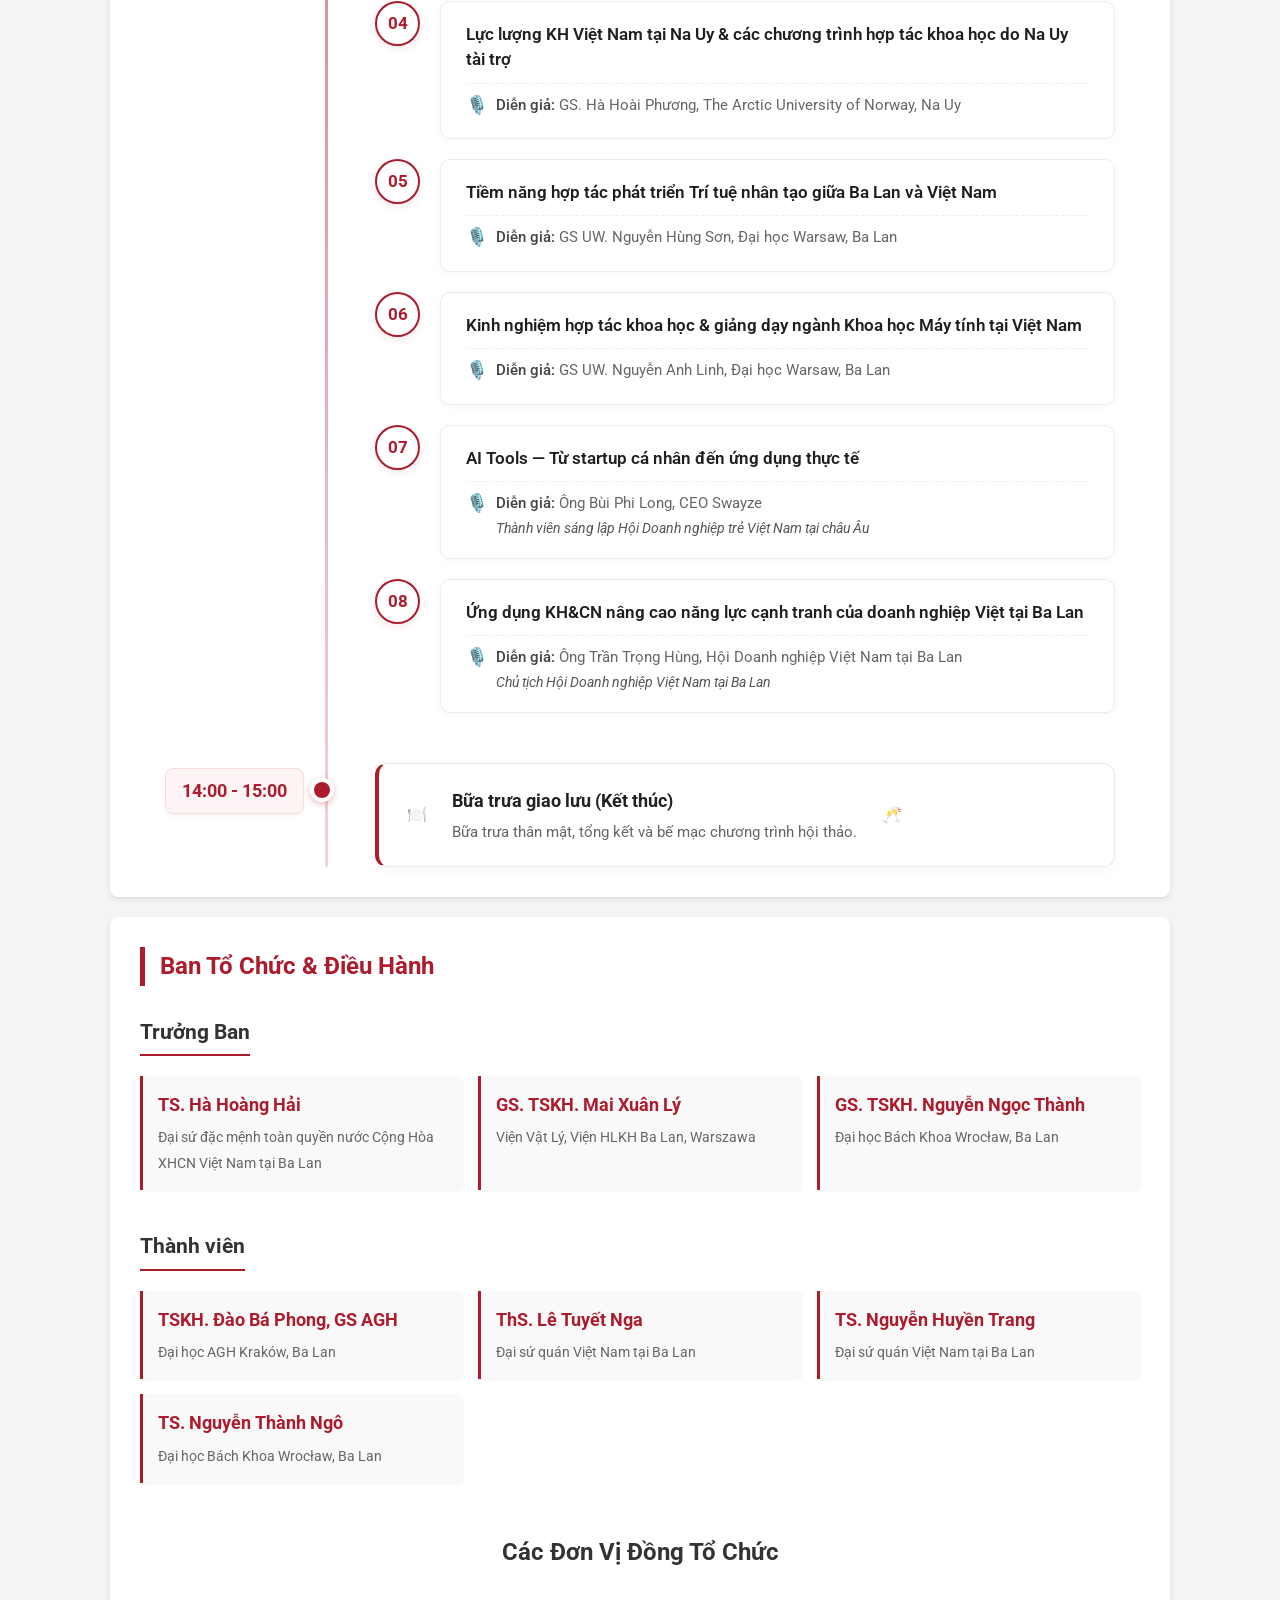
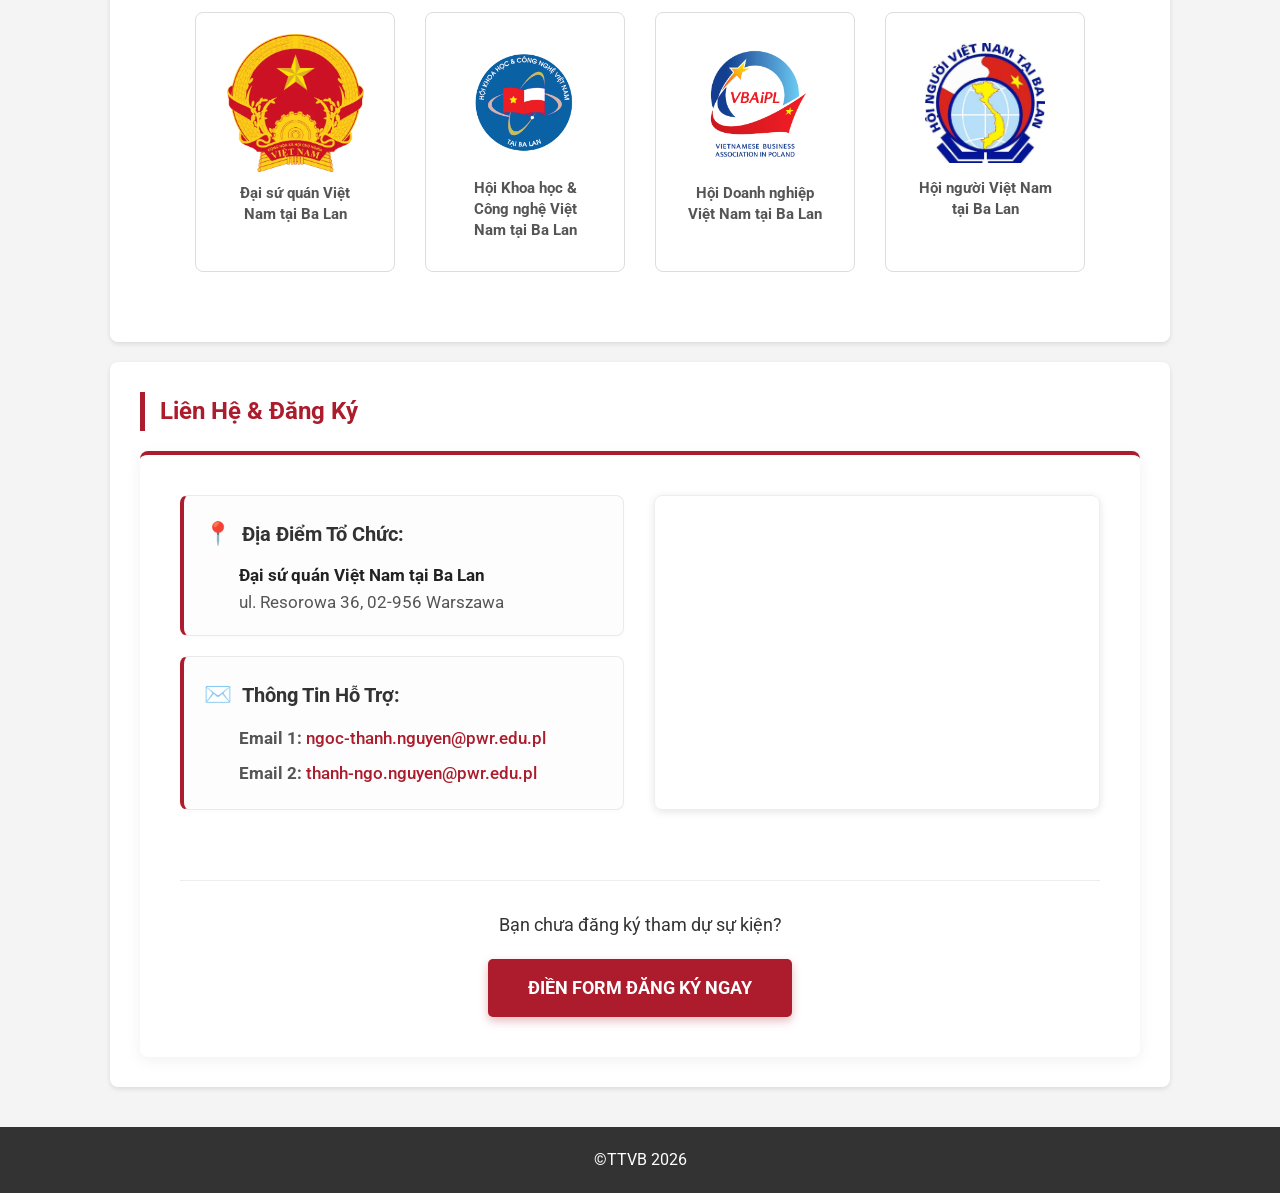
==== commit 01a82c72: "Add files via upload" ====
--- a/index.html
+++ b/index.html
@@ -830,7 +830,7 @@
                                     </span>
                                     <p class="timeline-speaker">
                                         <span class="speaker-icon">🎙️</span>
-                                        <span class="speaker-text-wrapper"><span class="speaker-name">Diễn giả:</span> Đại diện lãnh đạo của Ủy ban Nhà nước
+                                        <span class="speaker-text-wrapper"><span class="speaker-name">Diễn giả:</span> Đại diện lãnh đạo Ủy ban Nhà nước
                                             về người Việt Nam ở nước ngoài</span>
                                     </p>
                                 </div>
@@ -982,7 +982,8 @@
                                         <p class="timeline-speaker">
                                             <span class="speaker-icon">🎙️</span>
                                             <span class="speaker-text-wrapper">
-                                                <span class="speaker-name">Bùi Phi Long,</span> CEO Swayze, thành viên sáng lập Hội Doanh nghiệp trẻ Việt Nam tại châu Âu
+                                                <span class="speaker-name">Diễn giả:</span> Ông Bùi Phi Long, CEO Swayze 
+                                                <span class="speaker-info-block italic-title">Thành viên sáng lập Hội Doanh nghiệp trẻ Việt Nam tại châu Âu</span>
                                             </span>
                                         </p>
                                     </div>
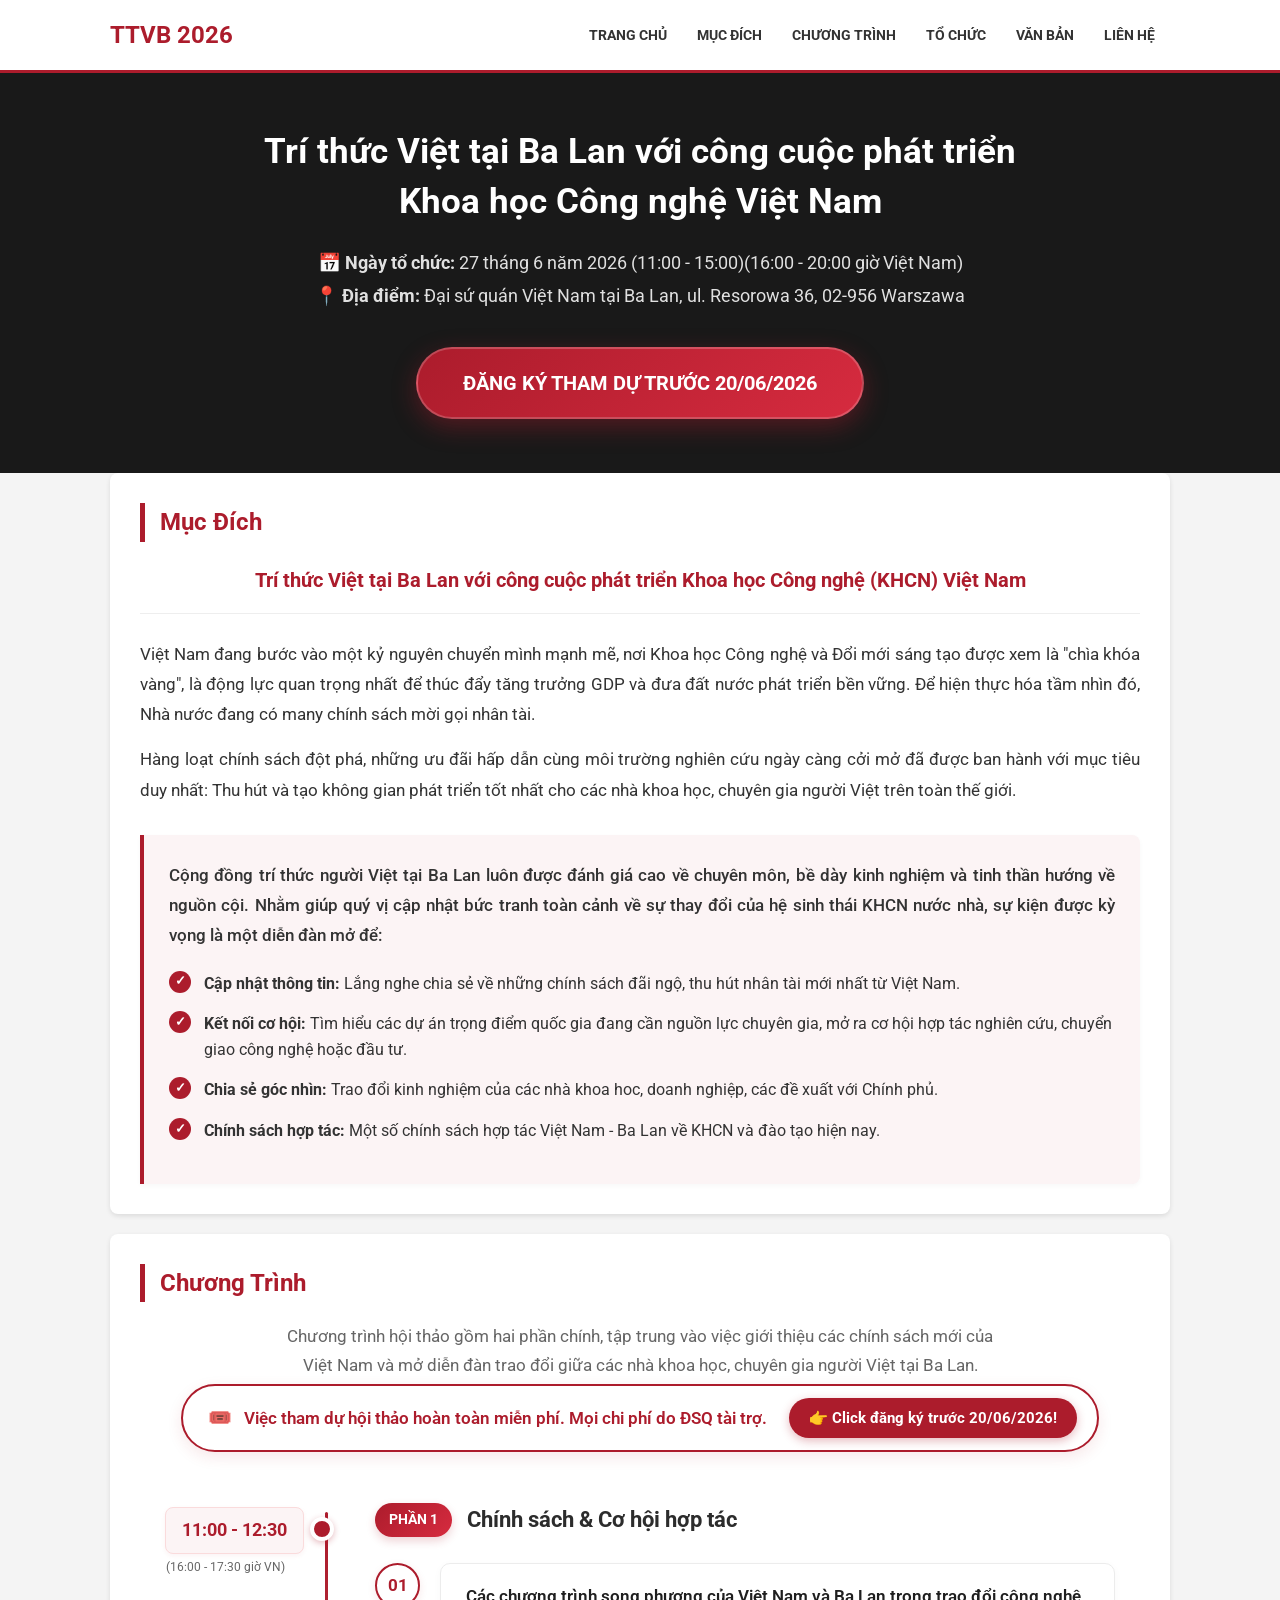
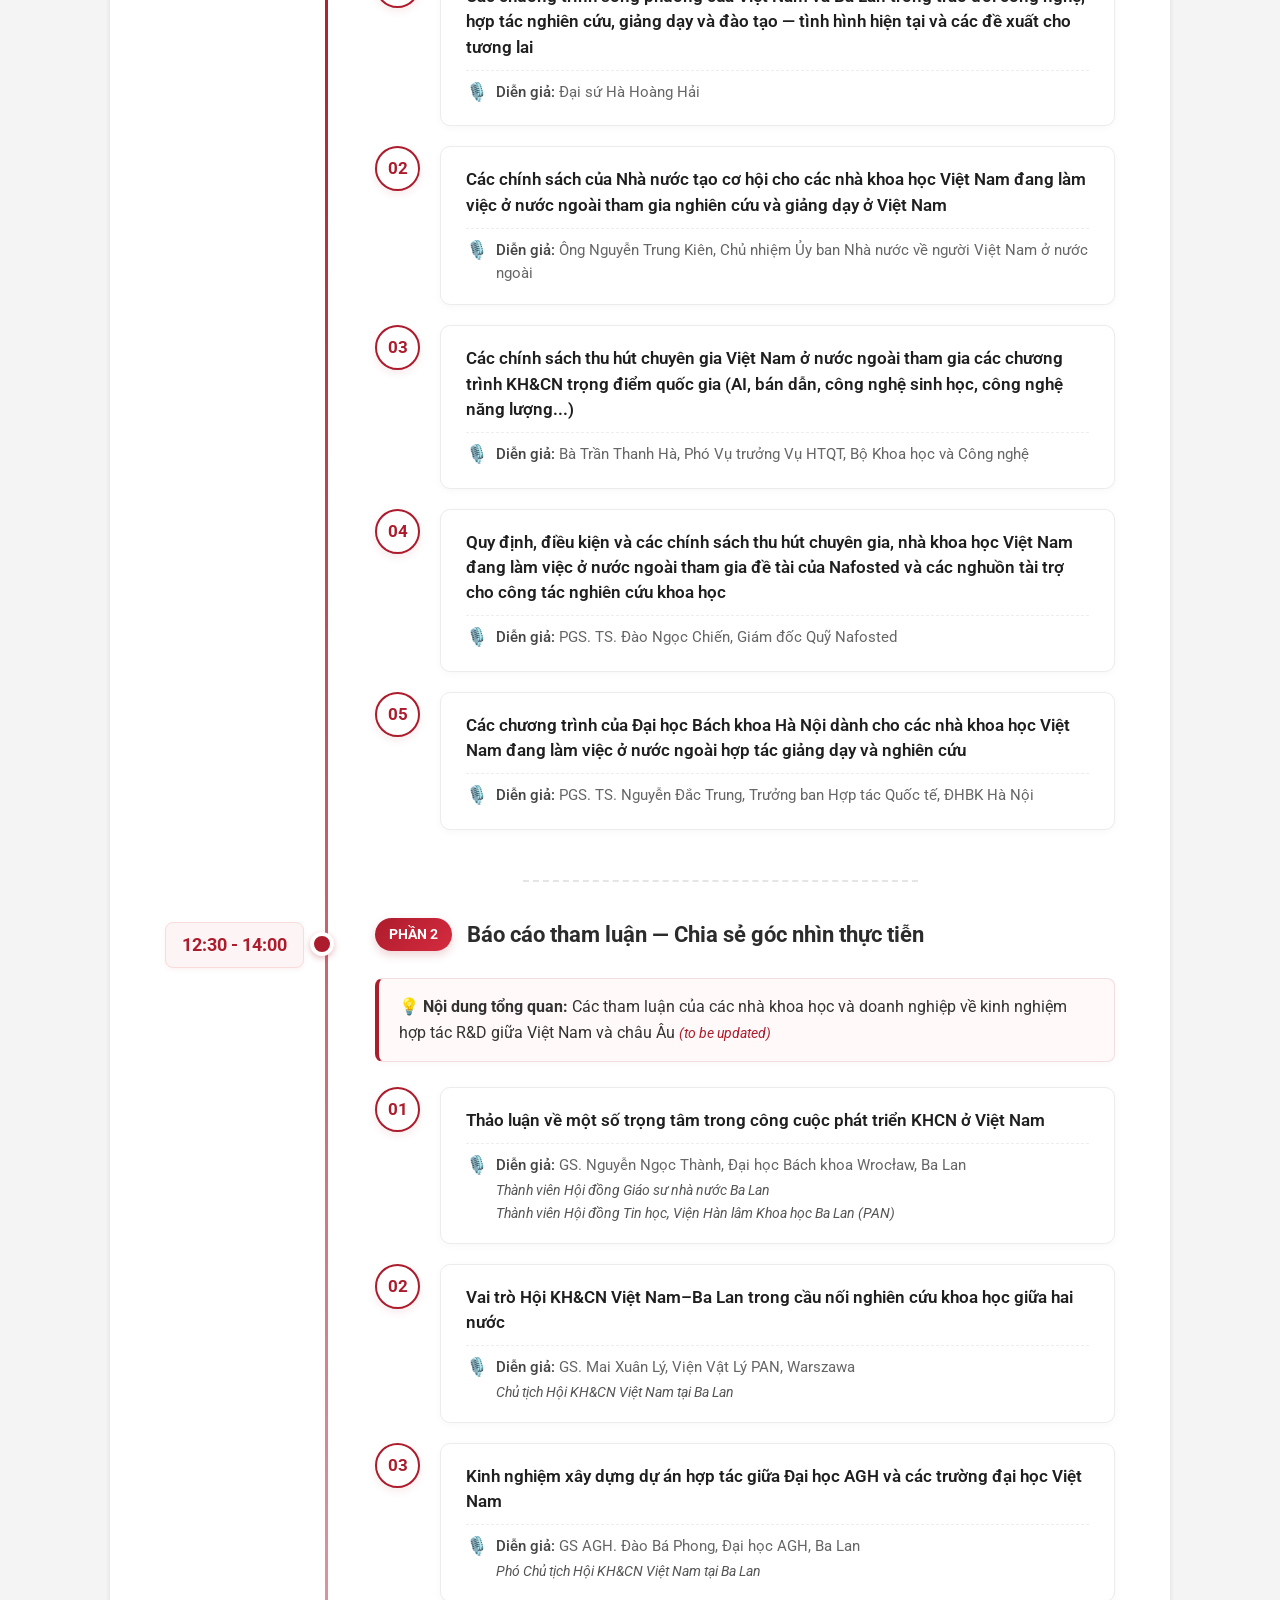
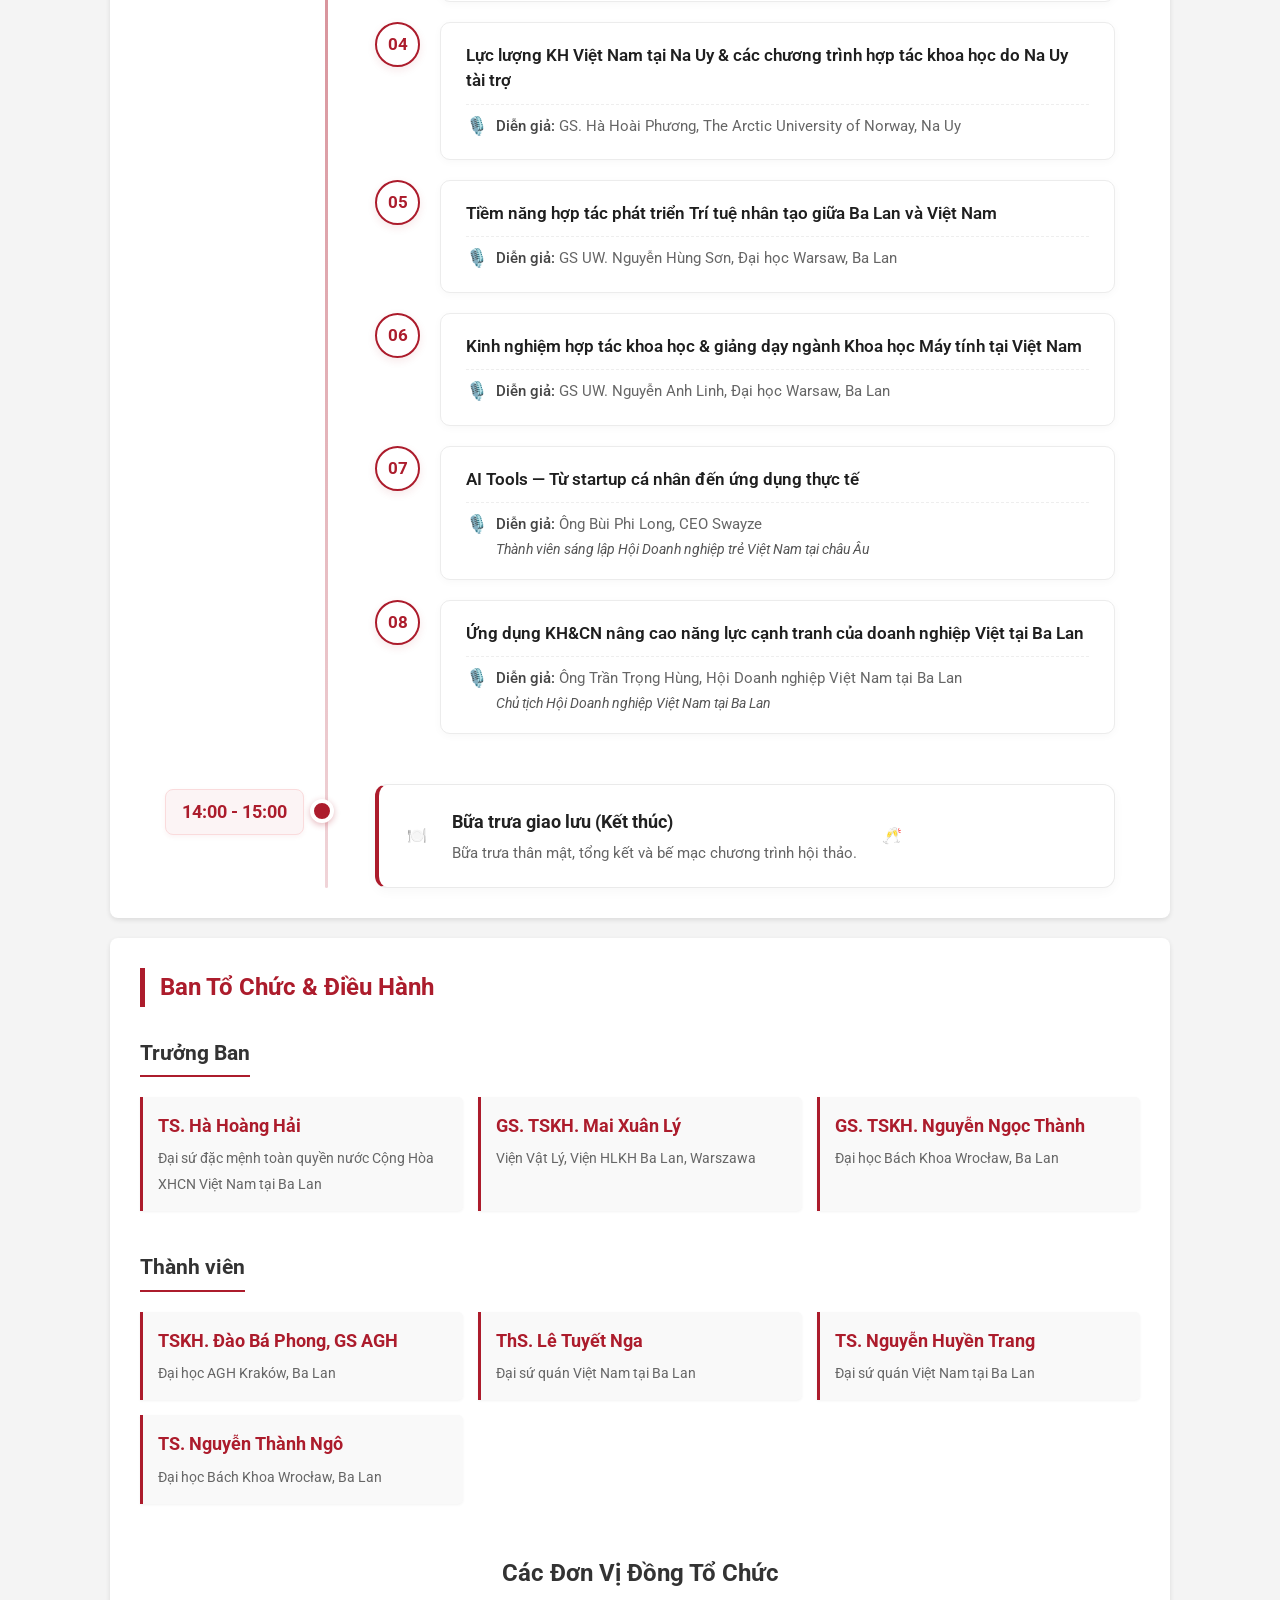
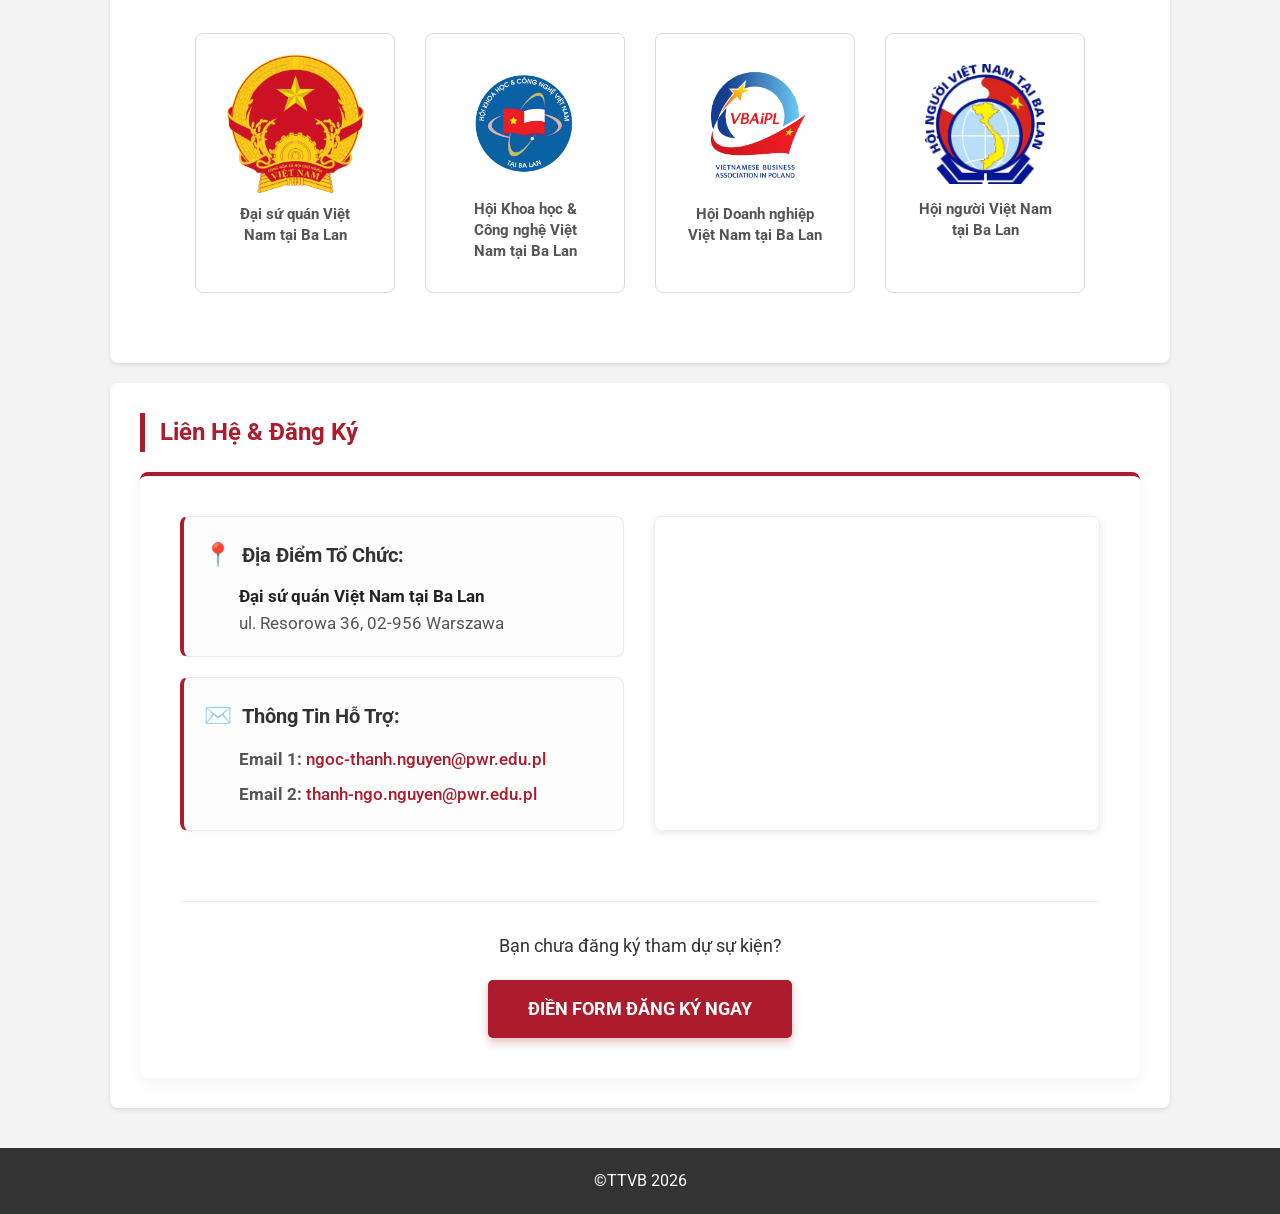
==== commit 4780198c: "Add files via upload" ====
--- a/index.html
+++ b/index.html
@@ -830,7 +830,7 @@
                                     </span>
                                     <p class="timeline-speaker">
                                         <span class="speaker-icon">🎙️</span>
-                                        <span class="speaker-text-wrapper"><span class="speaker-name">Diễn giả:</span> Đại diện lãnh đạo Ủy ban Nhà nước
+                                        <span class="speaker-text-wrapper"><span class="speaker-name">Diễn giả:</span> Ông Nguyễn Trung Kiên, Chủ nhiệm Ủy ban Nhà nước
                                             về người Việt Nam ở nước ngoài</span>
                                     </p>
                                 </div>
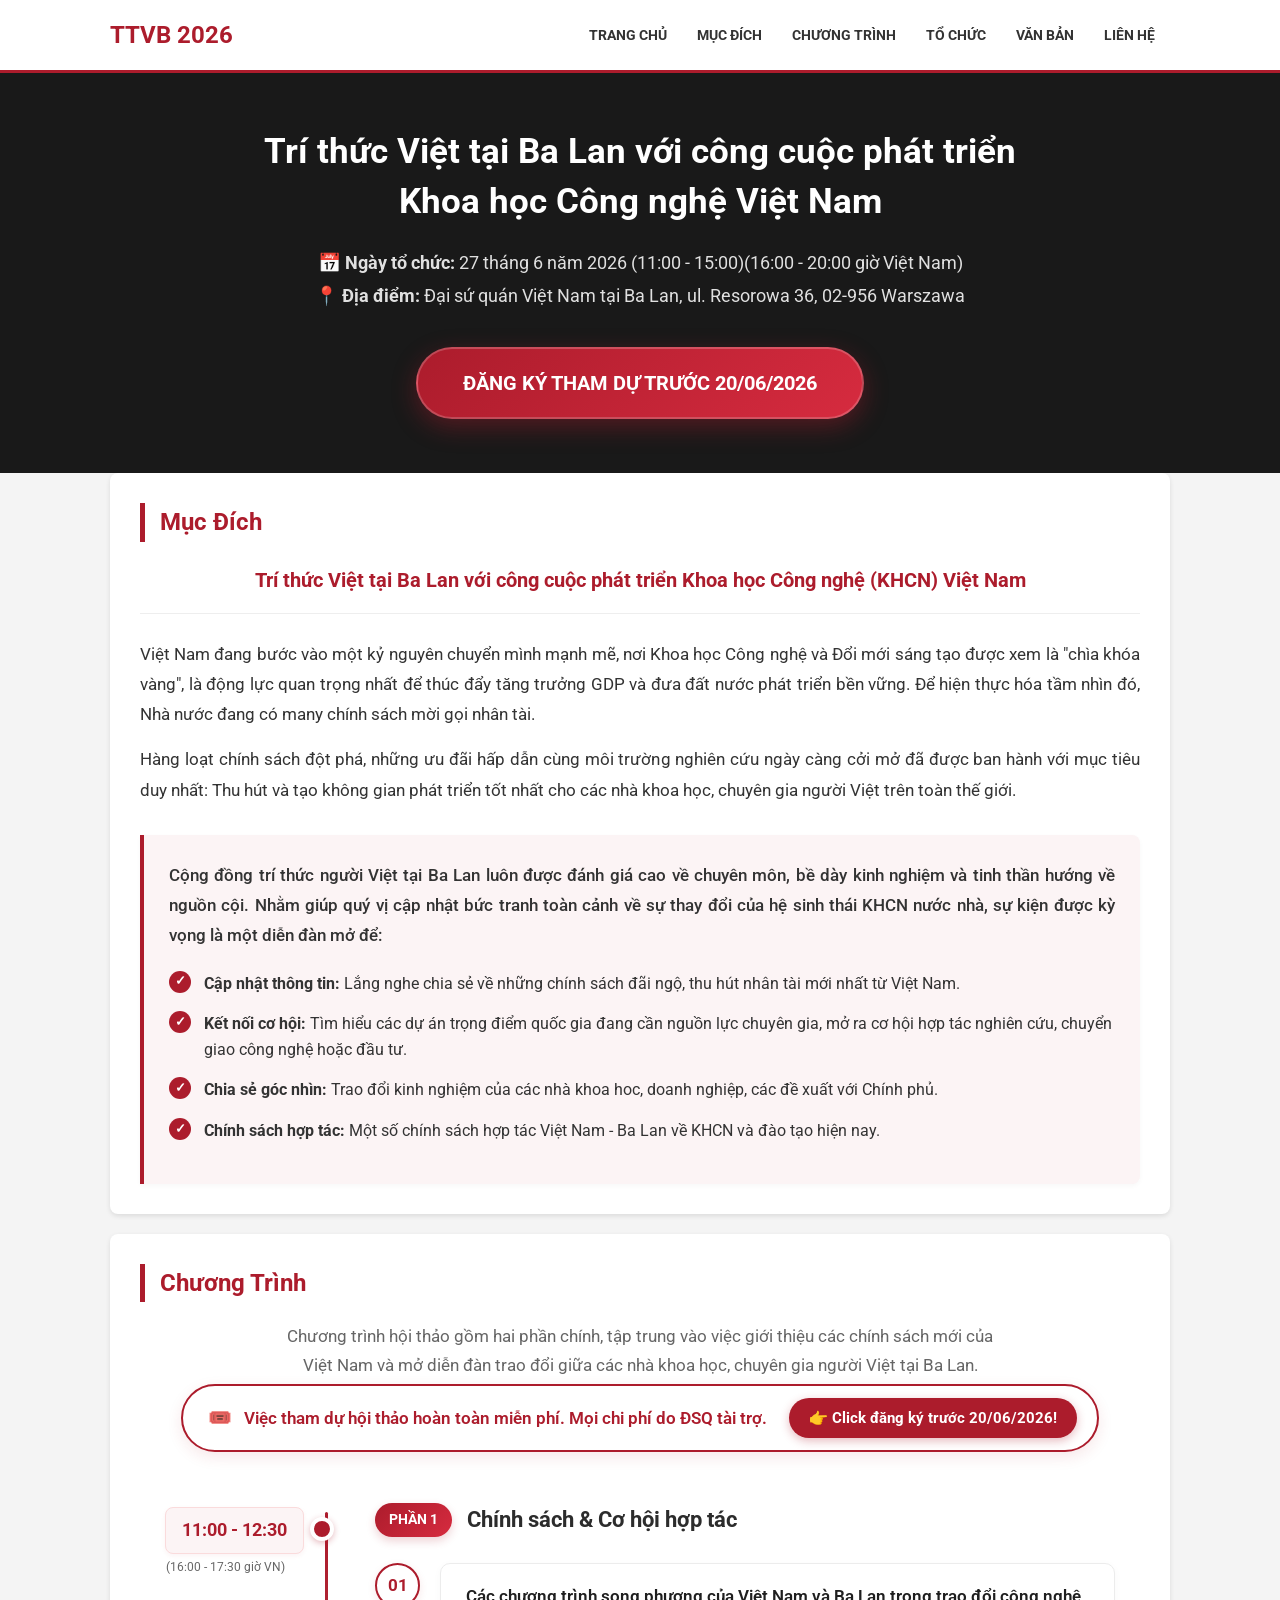
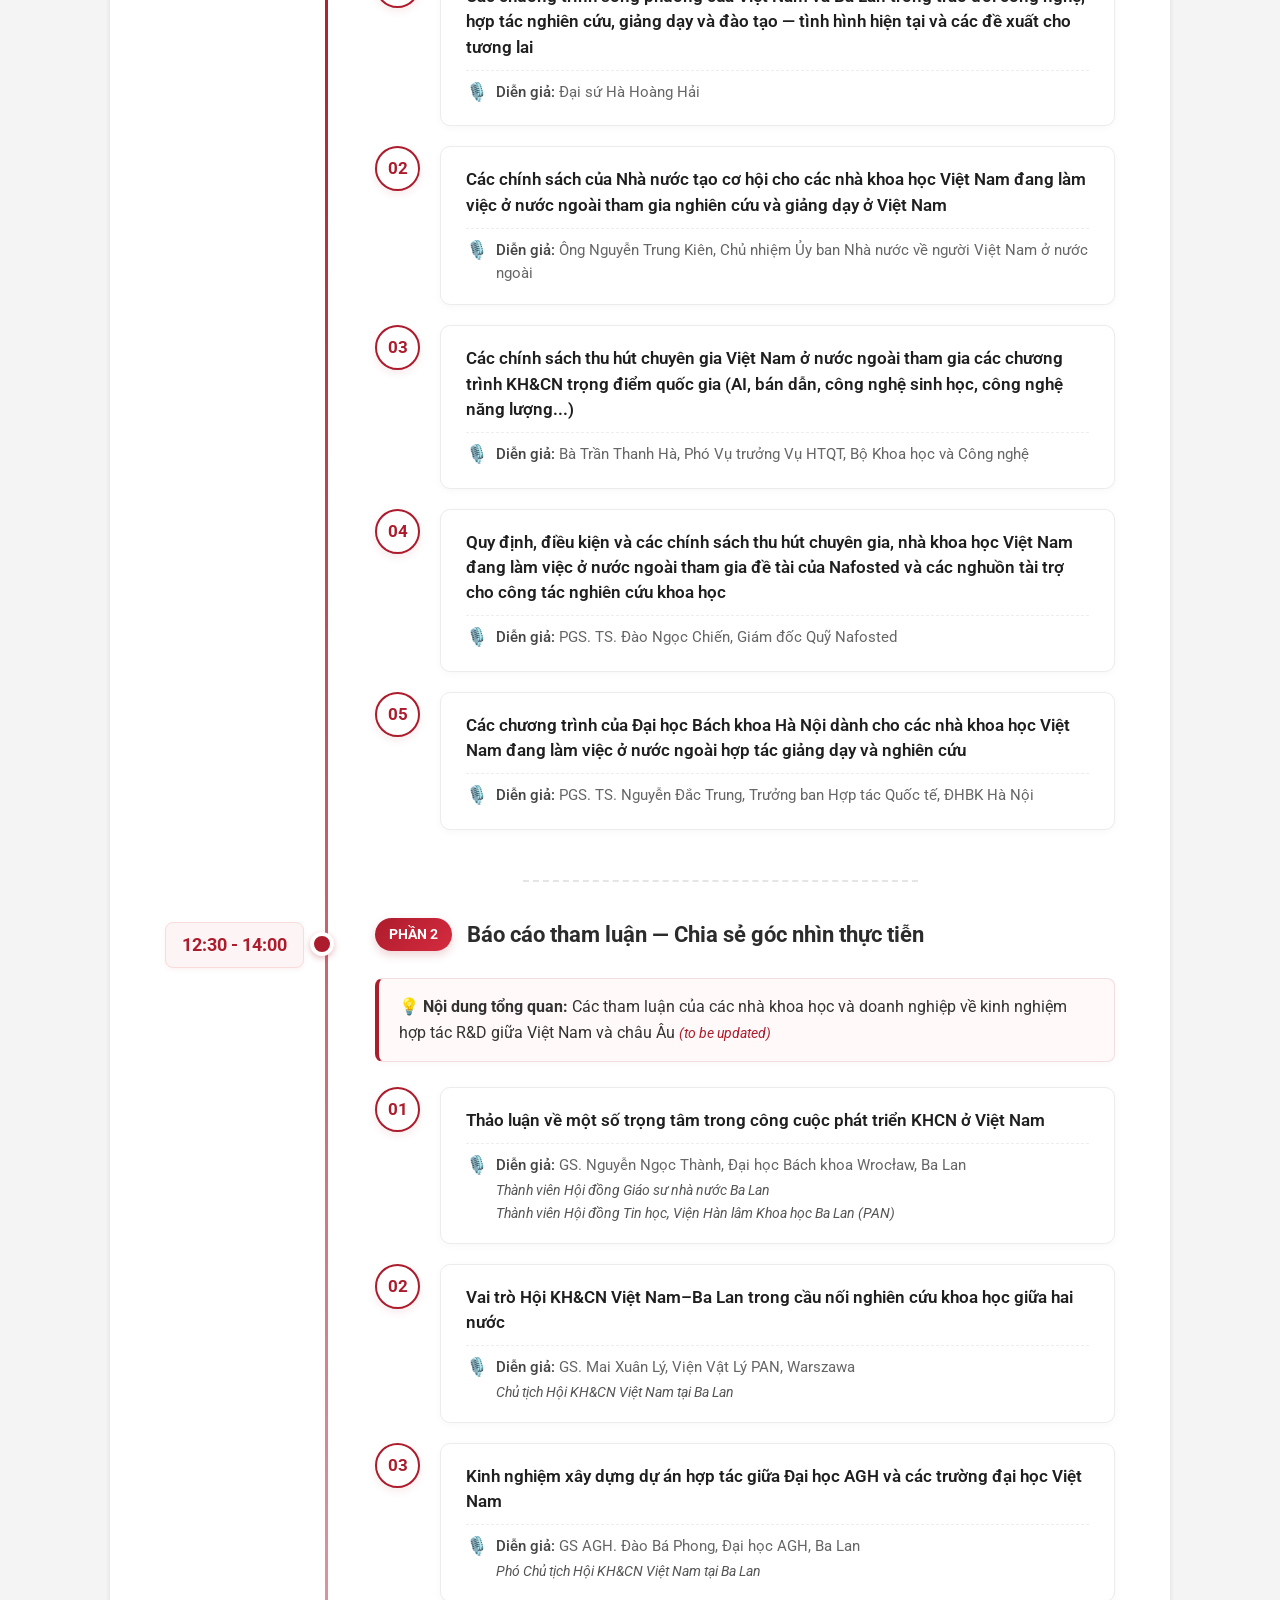
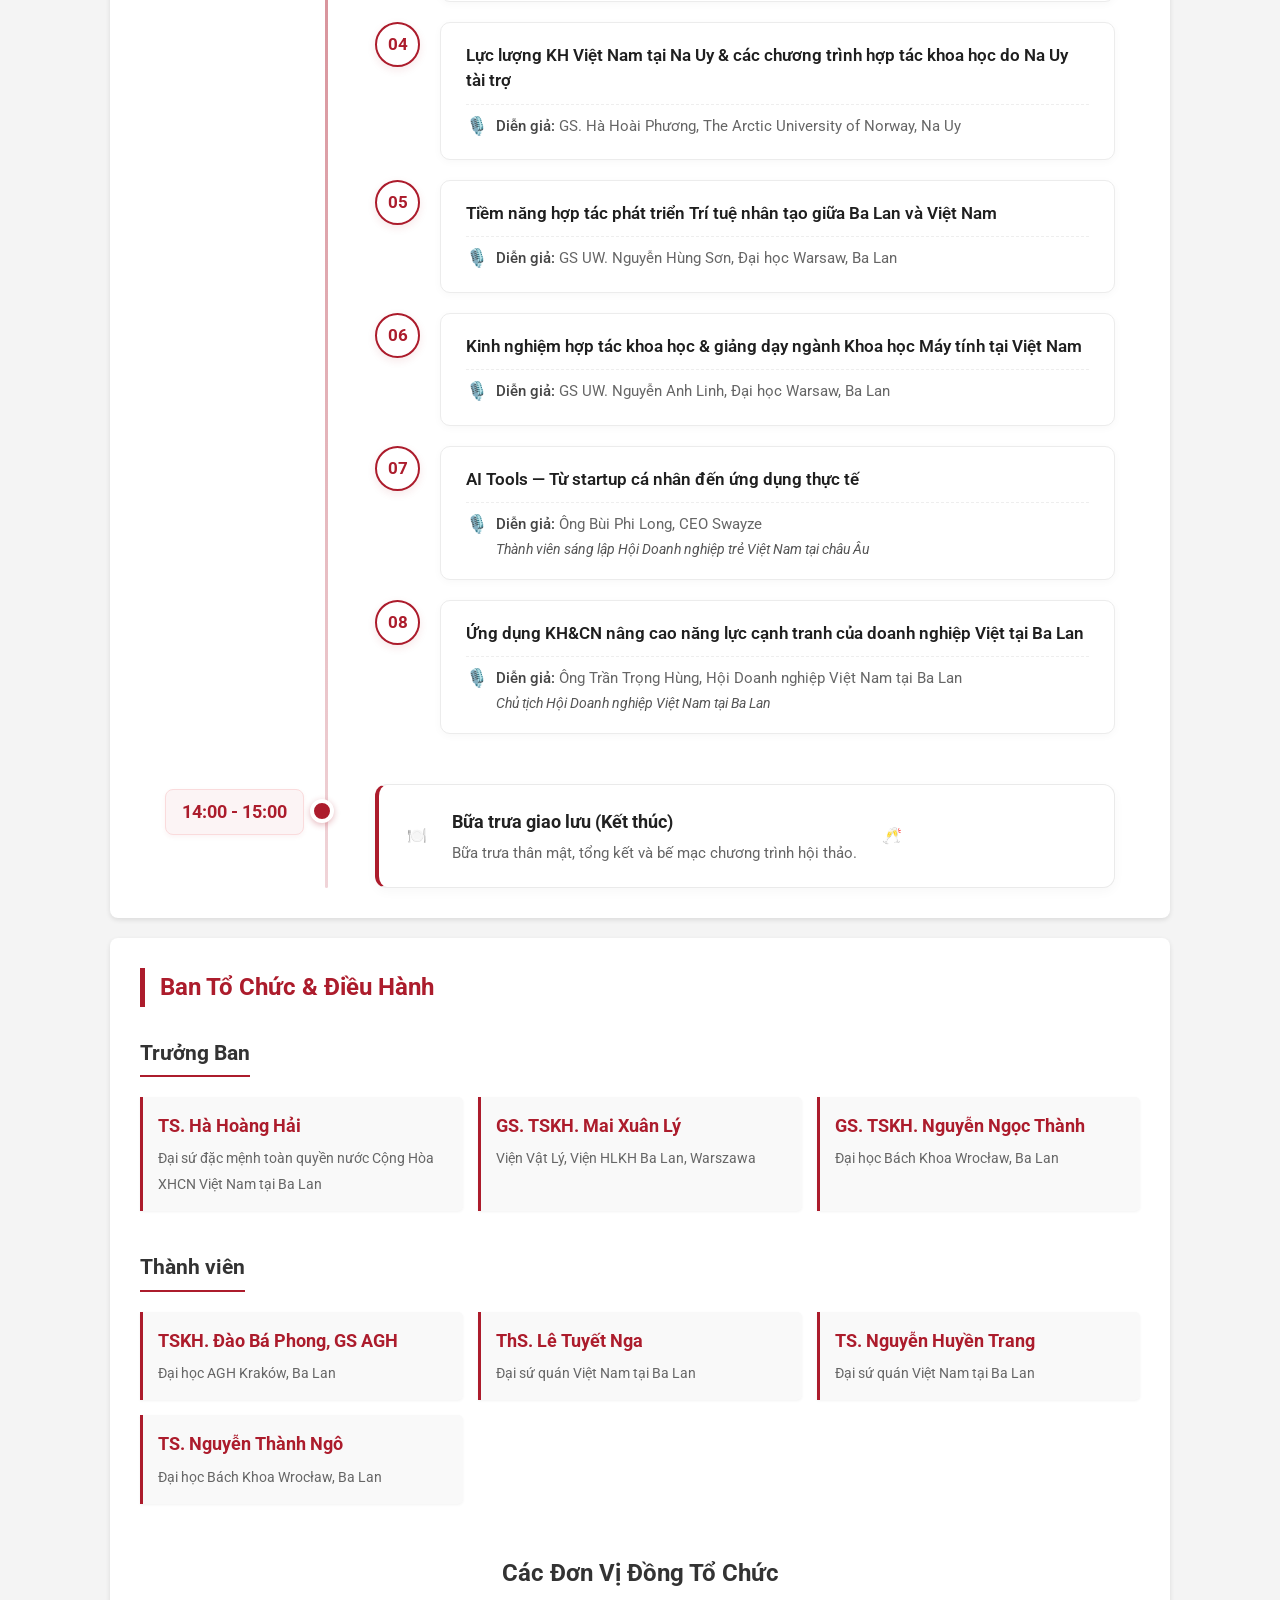
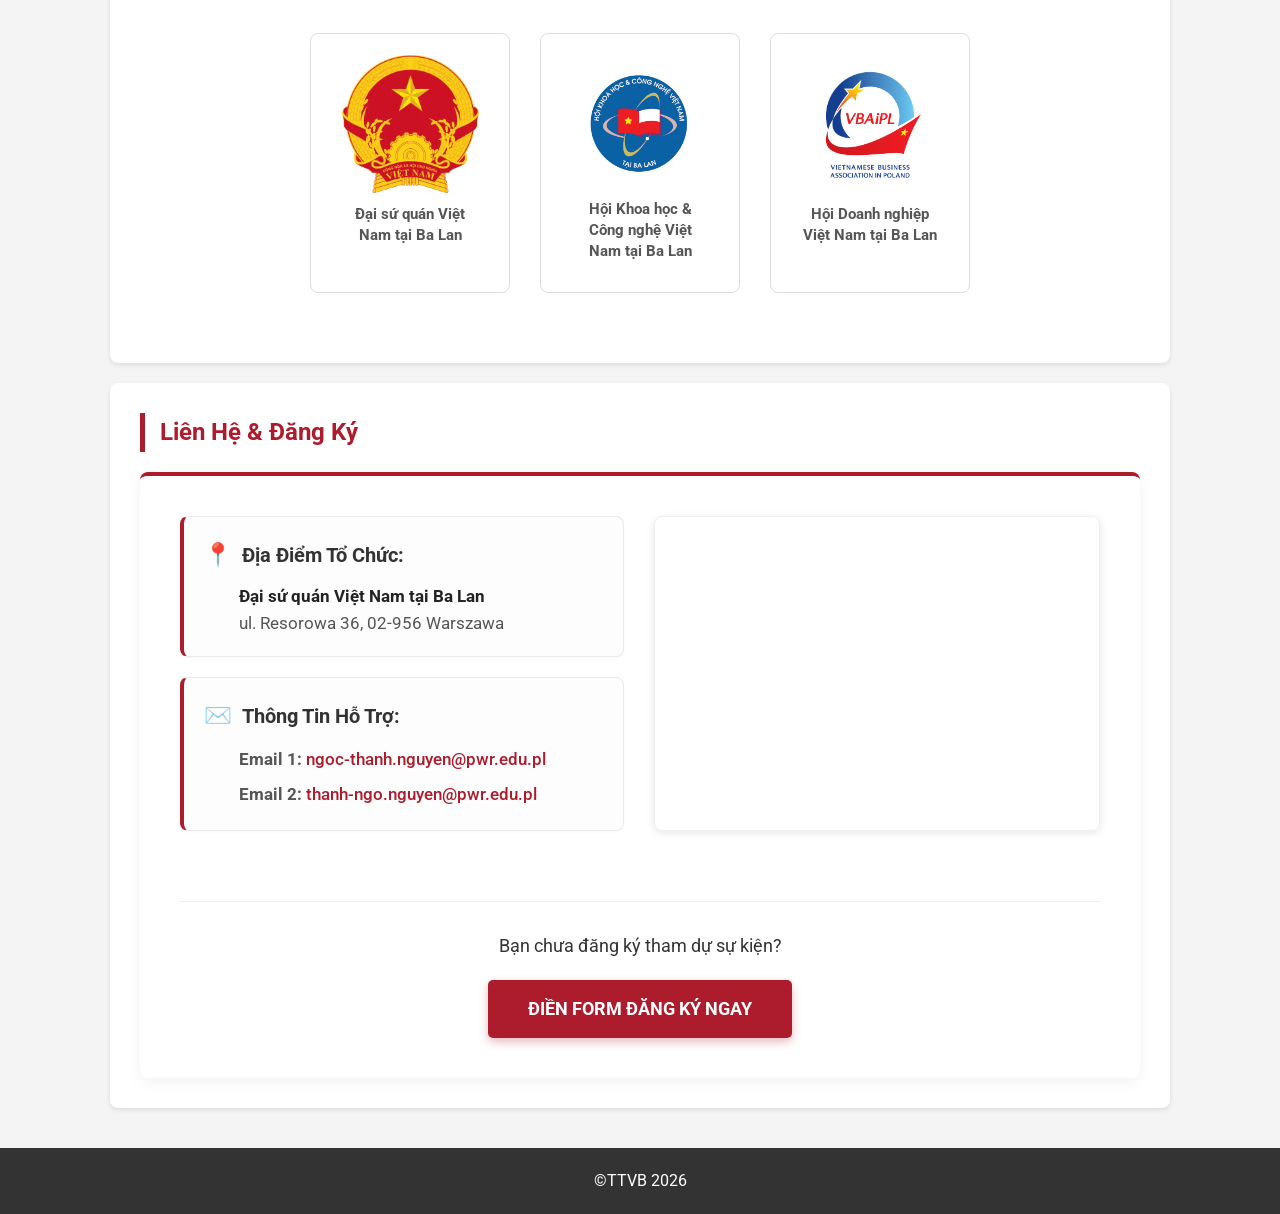
==== commit 2abb5ddc: "Add files via upload" ====
--- a/index.html
+++ b/index.html
@@ -1110,18 +1110,7 @@
                             tại Ba Lan</div>
                     </div>
 
-                    <div class="partner-box"
-                        style="display: flex; flex-direction: column; justify-content: flex-start; box-sizing: border-box;">
-                        <a href="#" target="_blank"
-                            style="text-decoration: none; color: inherit; display: flex; flex-direction: column; height: 100%;">
-                            <div
-                                style="height: 120px; display: flex; align-items: center; justify-content: center; margin-bottom: 15px;">
-                                <img src="HNVBL.jpg" alt="Hội người Việt Nam tại Ba Lan"
-                                    style="max-height: 120px; width: auto; object-fit: contain;">
-                            </div>
-                            <div style="font-size: 0.95rem; line-height: 1.4;">Hội người Việt Nam tại Ba Lan</div>
-                        </a>
-                    </div>
+                    
 
                 </div>
             </div>
